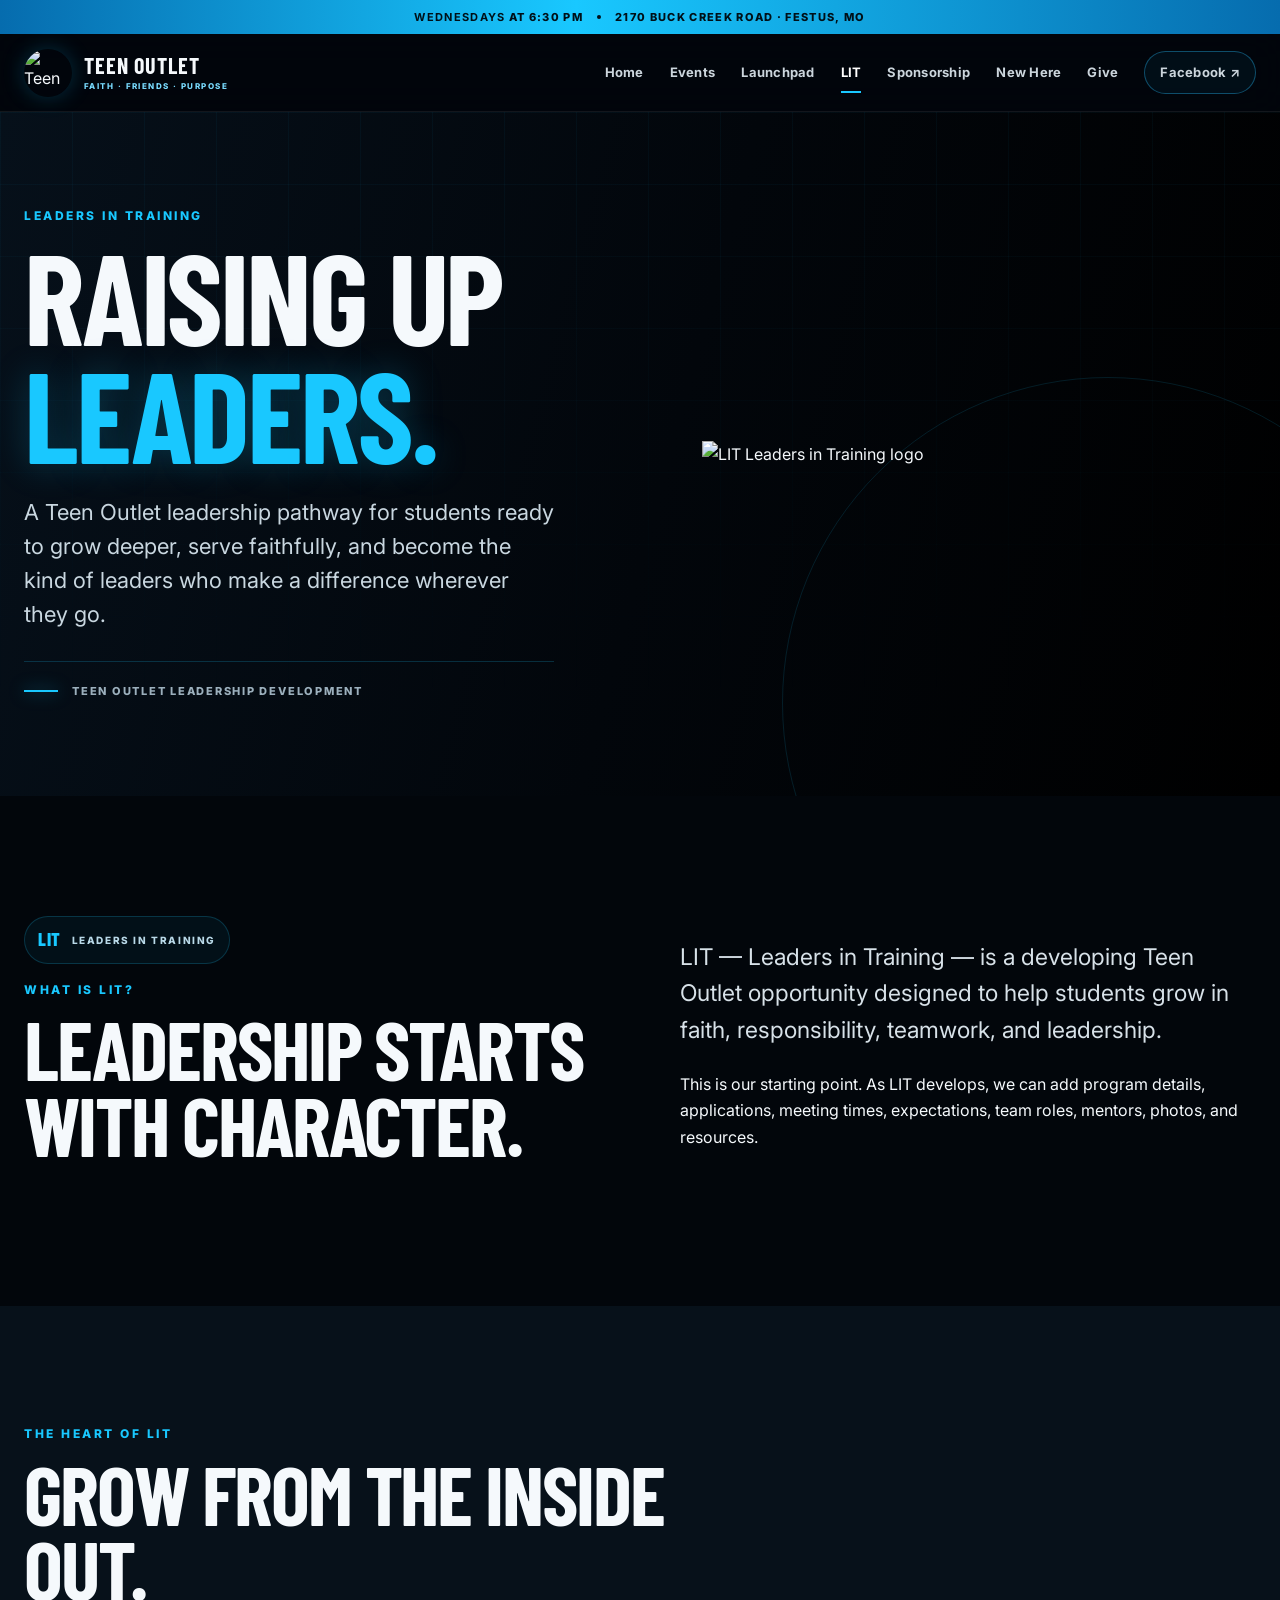
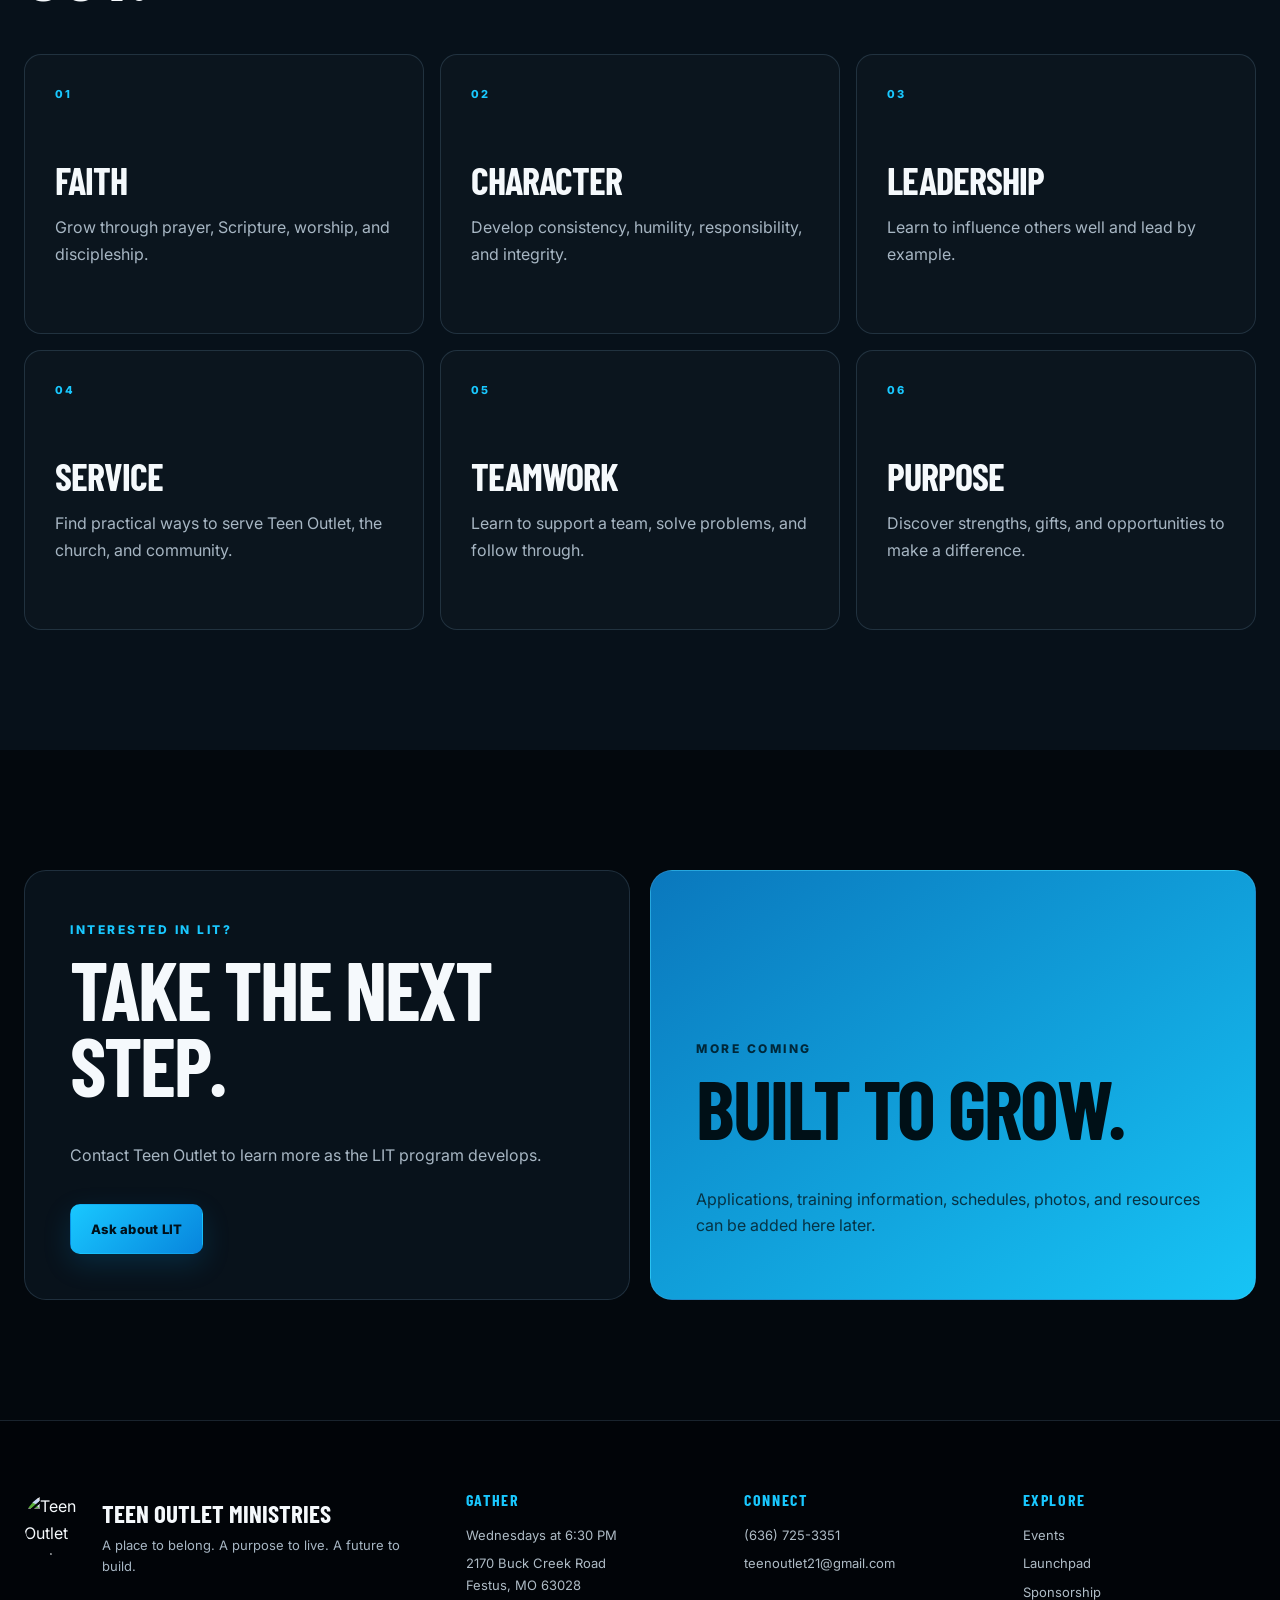
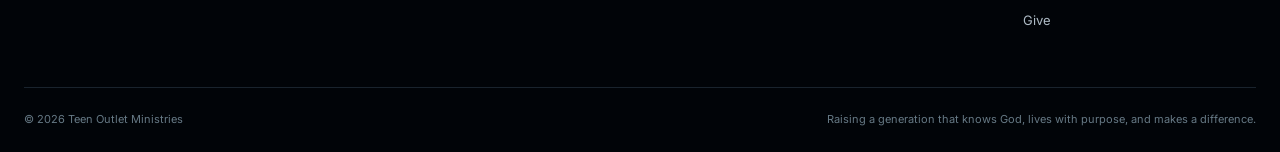
==== lit/index.html @ 198de125 "Fix LIT logo loading from stored asset" ====
<!doctype html>
<html lang="en" class="no-js">
<head>
  <meta charset="utf-8">
  <meta name="viewport" content="width=device-width, initial-scale=1">
  <meta name="theme-color" content="#02060b">
  <meta name="description" content="LIT at Teen Outlet — Leaders in Training.">
  <title>LIT | Teen Outlet Ministries</title>
  <link rel="icon" type="image/png" sizes="32x32" href="../assets/icon-32.png">
  <link rel="preconnect" href="https://fonts.googleapis.com">
  <link rel="preconnect" href="https://fonts.gstatic.com" crossorigin>
  <link href="https://fonts.googleapis.com/css2?family=Barlow+Condensed:wght@600;700;800;900&family=Inter:wght@400;500;600;700;800&display=swap" rel="stylesheet">
  <link rel="stylesheet" href="../styles.css">
  <style>
    .lit-hero{position:relative;isolation:isolate;overflow:hidden;min-height:680px;display:flex;align-items:center;background:linear-gradient(105deg,#06101a 0%,#02060b 52%,#000 100%)}
    .lit-hero:after{content:"";position:absolute;inset:auto -12% -34% auto;width:650px;height:650px;border:1px solid rgba(25,200,255,.13);border-radius:50%;z-index:-2}
    .lit-hero-inner{display:grid;grid-template-columns:minmax(0,.9fr) minmax(380px,1.1fr);align-items:center;gap:54px;padding-block:82px;position:relative;z-index:2}
    .lit-copy{max-width:640px}.lit-copy h1{margin-bottom:22px}.lit-copy .leadline{max-width:610px;color:#c9d7e0;font-size:clamp(18px,2vw,22px);line-height:1.55}
    .lit-brand-wrap{position:relative;display:grid;place-items:center;min-height:520px;background:transparent;padding:0;overflow:visible}
    .lit-brand-art{display:block;width:min(100%,460px);height:auto;object-fit:contain;mix-blend-mode:normal;filter:none}
    .lit-identity-bar{display:flex;align-items:center;gap:14px;margin-top:30px;padding-top:20px;border-top:1px solid rgba(25,200,255,.2);color:#9cb0bd;font-size:11px;font-weight:800;letter-spacing:.16em;text-transform:uppercase}.lit-identity-bar span{width:34px;height:2px;background:var(--blue);box-shadow:0 0 16px rgba(25,200,255,.6)}
    .lit-intro-mark{display:inline-flex;align-items:center;gap:11px;margin-bottom:18px;padding:8px 13px;border:1px solid rgba(25,200,255,.2);border-radius:999px;background:rgba(25,200,255,.055);font-size:10px;font-weight:800;letter-spacing:.16em;color:#b9d9e8;text-transform:uppercase}.lit-intro-mark:before{content:"LIT";font-family:"Barlow Condensed";font-size:18px;letter-spacing:.03em;color:var(--blue)}
    @media(max-width:900px){.lit-hero{min-height:auto}.lit-hero-inner{grid-template-columns:1fr;gap:8px;padding-block:44px 68px}.lit-brand-wrap{order:-1;min-height:auto;margin-bottom:18px}.lit-brand-art{width:min(78vw,380px)}.lit-copy{text-align:left}.lit-copy h1{font-size:clamp(64px,18vw,104px)}.lit-identity-bar{margin-top:24px}}
    @media(max-width:520px){.lit-hero-inner{padding-top:28px}.lit-brand-art{width:min(78vw,340px)}}
  </style>
  <script>document.documentElement.classList.remove('no-js');</script>
</head>
<body>
<div class="site-loader" aria-hidden="true"><div class="loader-mark"><img src="../assets/teen-outlet-logo.jpeg" alt=""></div><span>POWERING ON</span></div>
<a class="skip-link" href="#main-content">Skip to content</a>
<div class="announcement-bar"><div class="announcement-inner"><span><strong>WEDNESDAYS</strong> AT 6:30 PM</span><span class="announcement-dot"></span><a href="https://www.google.com/maps/search/?api=1&query=2170+Buck+Creek+Road+Festus+MO+63028" target="_blank" rel="noopener">2170 BUCK CREEK ROAD · FESTUS, MO</a></div></div>
<header class="site-header" data-header><a class="brand" href="../index.html"><img src="../assets/teen-outlet-logo.jpeg" alt="Teen Outlet TO logo"><span class="brand-copy"><strong>TEEN OUTLET</strong><small>FAITH · FRIENDS · PURPOSE</small></span></a><button class="menu-toggle" type="button" aria-expanded="false" aria-controls="site-nav" aria-label="Open menu"><span></span><span></span><span></span></button><nav class="site-nav" id="site-nav" aria-label="Primary navigation"><a href="../index.html">Home</a><a href="../events.html">Events</a><a href="../launchpad.html">Launchpad</a><a href="./" class="active">LIT</a><a href="../sponsorship/">Sponsorship</a><a href="../new-here.html">New Here</a><a href="../give.html">Give</a><a class="nav-button" href="https://www.facebook.com/profile.php?id=61590344560767" target="_blank" rel="noopener">Facebook <span aria-hidden="true">↗</span></a></nav></header>
<main id="main-content">
<section class="lit-hero"><div class="page-hero-grid" aria-hidden="true"></div><div class="container lit-hero-inner"><div class="lit-copy reveal"><p class="kicker">LEADERS IN TRAINING</p><h1>RAISING UP<br><em>LEADERS.</em></h1><p class="leadline">A Teen Outlet leadership pathway for students ready to grow deeper, serve faithfully, and become the kind of leaders who make a difference wherever they go.</p><div class="lit-identity-bar"><span></span>Teen Outlet Leadership Development</div></div><div class="lit-brand-wrap reveal reveal-delay-1"><img class="lit-brand-art" id="lit-logo" alt="LIT Leaders in Training logo"></div></div></section>
<section class="section"><div class="container launch-intro-grid"><div class="section-copy reveal"><div class="lit-intro-mark">Leaders in Training</div><p class="kicker">WHAT IS LIT?</p><h2>Leadership starts with character.</h2></div><div class="reveal reveal-delay-1"><p class="lead">LIT — Leaders in Training — is a developing Teen Outlet opportunity designed to help students grow in faith, responsibility, teamwork, and leadership.</p><p>This is our starting point. As LIT develops, we can add program details, applications, meeting times, expectations, team roles, mentors, photos, and resources.</p></div></div></section>
<section class="section pathways-section"><div class="container"><div class="section-heading reveal"><p class="kicker">THE HEART OF LIT</p><h2>Grow from the inside out.</h2></div><div class="pathways-grid"><article class="pathway-card reveal"><span>01</span><h3>Faith</h3><p>Grow through prayer, Scripture, worship, and discipleship.</p></article><article class="pathway-card reveal reveal-delay-1"><span>02</span><h3>Character</h3><p>Develop consistency, humility, responsibility, and integrity.</p></article><article class="pathway-card reveal reveal-delay-2"><span>03</span><h3>Leadership</h3><p>Learn to influence others well and lead by example.</p></article><article class="pathway-card reveal"><span>04</span><h3>Service</h3><p>Find practical ways to serve Teen Outlet, the church, and community.</p></article><article class="pathway-card reveal reveal-delay-1"><span>05</span><h3>Teamwork</h3><p>Learn to support a team, solve problems, and follow through.</p></article><article class="pathway-card reveal reveal-delay-2"><span>06</span><h3>Purpose</h3><p>Discover strengths, gifts, and opportunities to make a difference.</p></article></div></div></section>
<section class="section launch-actions-section"><div class="container launch-actions-grid"><article class="action-panel reveal"><p class="kicker">INTERESTED IN LIT?</p><h2>Take the next step.</h2><p>Contact Teen Outlet to learn more as the LIT program develops.</p><a class="button button-primary" href="mailto:teenoutlet21@gmail.com?subject=LIT%20Interest">Ask about LIT</a></article><article class="action-panel action-panel-blue reveal reveal-delay-1"><p class="kicker">MORE COMING</p><h2>Built to grow.</h2><p>Applications, training information, schedules, photos, and resources can be added here later.</p></article></div></section>
</main>
<footer class="site-footer"><div class="footer-grid"><div class="footer-brand"><img src="../assets/teen-outlet-logo.jpeg" alt="Teen Outlet TO logo"><div><strong>Teen Outlet Ministries</strong><span>A place to belong. A purpose to live. A future to build.</span></div></div><div class="footer-column"><h2>Gather</h2><p>Wednesdays at 6:30 PM</p><p>2170 Buck Creek Road<br>Festus, MO 63028</p></div><div class="footer-column"><h2>Connect</h2><a href="tel:+16367253351">(636) 725-3351</a><a href="mailto:teenoutlet21@gmail.com">teenoutlet21@gmail.com</a></div><div class="footer-column"><h2>Explore</h2><a href="../events.html">Events</a><a href="../launchpad.html">Launchpad</a><a href="../sponsorship/">Sponsorship</a><a href="../give.html">Give</a></div></div><div class="footer-bottom"><span>© <span data-current-year>2026</span> Teen Outlet Ministries</span><span>Raising a generation that knows God, lives with purpose, and makes a difference.</span></div></footer>
<div class="toast" role="status" aria-live="polite" data-toast></div>
<script>
(function(){
  var img=document.getElementById('lit-logo');
  fetch('./lit-logo-updated.webp?v=20260828-12',{cache:'no-store'})
    .then(function(r){if(!r.ok) throw new Error('Logo asset unavailable'); return r.text();})
    .then(function(t){
      var b64=t.trim().replace(/\s+/g,'');
      if(b64.indexOf('UklGR')===0){img.src='data:image/webp;base64,'+b64;}
      else{throw new Error('Unexpected logo format');}
    })
    .catch(function(){img.src='./lit-logo-clean.jpg?v=20260828-12';});
})();
</script>
<script src="../site-config.js"></script><script src="../app.js"></script>
</body></html>
---- styles.css ----
:root{
  --ink:#02060b;
  --ink-2:#050b12;
  --panel:#09121c;
  --panel-2:#0d1823;
  --line:rgba(147,200,232,.16);
  --line-strong:rgba(38,190,255,.36);
  --text:#f5f9fc;
  --muted:#a7b6c3;
  --blue:#19c8ff;
  --blue-deep:#087bd4;
  --blue-soft:#79dcff;
  --orange:#ff6a16;
  --purple:#b75cff;
  --max:1240px;
  --header-height:78px;
  --shadow:0 30px 90px rgba(0,0,0,.38);
}
*{box-sizing:border-box}
.no-js .site-loader{display:none}
html{scroll-behavior:smooth;background:var(--ink)}
body{margin:0;background:var(--ink);color:var(--text);font-family:"Inter",Segoe UI,Arial,sans-serif;line-height:1.65;overflow-x:hidden}
body:before{content:"";position:fixed;inset:0;z-index:-1;pointer-events:none;opacity:.2;background-image:url("data:image/svg+xml,%3Csvg viewBox='0 0 160 160' xmlns='http://www.w3.org/2000/svg'%3E%3Cfilter id='n'%3E%3CfeTurbulence type='fractalNoise' baseFrequency='.86' numOctaves='3' stitchTiles='stitch'/%3E%3C/filter%3E%3Crect width='100%25' height='100%25' filter='url(%23n)' opacity='.12'/%3E%3C/svg%3E")}
img{display:block;max-width:100%}
a{color:inherit}
button,input,textarea,select{font:inherit}
::selection{background:var(--blue);color:#001018}
.container{width:min(calc(100% - 48px),var(--max));margin-inline:auto}
.skip-link{position:fixed;top:-80px;left:16px;z-index:1000;padding:12px 18px;border-radius:0 0 10px 10px;background:white;color:black;transition:.2s}
.skip-link:focus{top:0}
.site-loader{position:fixed;inset:0;z-index:9999;display:grid;place-content:center;gap:18px;background:#010408;text-align:center;transition:opacity .55s ease,visibility .55s ease}
.site-loader.is-hidden{opacity:0;visibility:hidden}
.loader-mark{width:110px;height:110px;border-radius:50%;padding:10px;position:relative;animation:loaderPulse 1.5s ease-in-out infinite}
.loader-mark:before{content:"";position:absolute;inset:-8px;border:1px solid rgba(25,200,255,.4);border-radius:50%;box-shadow:0 0 40px rgba(25,200,255,.35)}
.loader-mark img{width:100%;height:100%;object-fit:cover;border-radius:50%}
.site-loader>span{font-size:11px;font-weight:800;letter-spacing:.28em;color:#88dfff}
@keyframes loaderPulse{50%{transform:scale(1.04);filter:brightness(1.18)}}
.announcement-bar{position:relative;z-index:120;height:34px;background:linear-gradient(90deg,#066cae,#19c8ff 45%,#066cae);color:#001018;font-size:11px;font-weight:800;letter-spacing:.12em}
.announcement-inner{width:min(calc(100% - 48px),var(--max));height:100%;margin:auto;display:flex;align-items:center;justify-content:center;gap:14px;white-space:nowrap;overflow:hidden}
.announcement-inner a{text-decoration:none}.announcement-dot{width:4px;height:4px;border-radius:50%;background:#001018}
.site-header{position:sticky;top:0;z-index:110;height:var(--header-height);display:flex;align-items:center;justify-content:space-between;padding:0 max(24px,calc((100vw - var(--max))/2));background:rgba(2,6,11,.82);backdrop-filter:blur(18px) saturate(135%);border-bottom:1px solid rgba(255,255,255,.07);transition:background .25s,box-shadow .25s}
.site-header.is-scrolled{background:rgba(2,6,11,.96);box-shadow:0 14px 40px rgba(0,0,0,.25)}
.brand{display:flex;align-items:center;gap:12px;text-decoration:none;min-width:max-content}
.brand img{width:48px;height:48px;border-radius:50%;object-fit:cover;box-shadow:0 0 22px rgba(25,200,255,.22)}
.brand-copy{display:grid;line-height:1.05}.brand-copy strong{font-family:"Barlow Condensed",Impact,sans-serif;font-size:22px;letter-spacing:.045em}.brand-copy small{margin-top:5px;color:var(--blue-soft);font-size:8px;font-weight:800;letter-spacing:.18em}
.site-nav{display:flex;align-items:center;gap:26px}.site-nav>a{position:relative;text-decoration:none;color:#cbd5dc;font-size:13px;font-weight:700;letter-spacing:.02em}.site-nav>a:not(.nav-button):after{content:"";position:absolute;left:0;right:100%;bottom:-10px;height:2px;background:var(--blue);transition:right .25s}.site-nav>a:hover,.site-nav>a.active{color:white}.site-nav>a:hover:after,.site-nav>a.active:after{right:0}
.nav-button{padding:10px 15px;border:1px solid var(--line-strong);border-radius:999px;background:rgba(25,200,255,.05)}
.menu-toggle{display:none;width:46px;height:42px;border:1px solid var(--line);border-radius:10px;background:rgba(255,255,255,.03);padding:10px;cursor:pointer}.menu-toggle span{display:block;height:2px;margin:5px 0;background:white;transition:.25s}
.hero{position:relative;isolation:isolate;overflow:hidden}.hero-home{min-height:calc(100svh - 112px);display:grid;align-items:center;padding:76px 0 92px;background:radial-gradient(circle at 76% 26%,rgba(24,199,255,.16),transparent 28%),linear-gradient(180deg,#03070c 0%,#02060b 100%)}
.hero-grid,.page-hero-grid{position:absolute;inset:0;z-index:-3;background-image:linear-gradient(rgba(25,200,255,.045) 1px,transparent 1px),linear-gradient(90deg,rgba(25,200,255,.045) 1px,transparent 1px);background-size:72px 72px;mask-image:linear-gradient(to bottom,black,transparent 88%)}
.hero-glow{position:absolute;z-index:-2;border-radius:50%;filter:blur(70px);opacity:.34}.hero-glow-one{width:420px;height:420px;right:6%;top:10%;background:#0db7ef}.hero-glow-two{width:280px;height:280px;left:-10%;bottom:5%;background:#074e93}
.hero-inner{display:grid;grid-template-columns:minmax(0,.9fr) minmax(440px,1.1fr);gap:70px;align-items:center}
.kicker{margin:0 0 14px;color:var(--blue);font-size:12px;line-height:1.3;font-weight:800;letter-spacing:.21em;text-transform:uppercase}
h1,h2,h3{font-family:"Barlow Condensed",Impact,sans-serif;text-transform:uppercase;line-height:.92;margin-top:0;letter-spacing:-.025em}
h1{font-size:clamp(76px,10vw,144px);margin-bottom:25px}h1 span{font-weight:600;color:#b7c5d0}h1 em,h2 em{font-style:normal;color:var(--blue);text-shadow:0 0 35px rgba(25,200,255,.25)}
h2{font-size:clamp(50px,6.4vw,88px);margin-bottom:24px}h3{font-size:clamp(26px,3vw,38px);margin-bottom:12px}
.hero-lead{max-width:650px;margin:0;color:#d7e2e9;font-size:clamp(18px,2vw,23px);line-height:1.55}.hero-actions,.inline-actions{display:flex;align-items:center;gap:12px;flex-wrap:wrap;margin-top:30px}
.button{display:inline-flex;align-items:center;justify-content:center;gap:10px;min-height:50px;padding:0 20px;border-radius:10px;border:1px solid transparent;text-decoration:none;font-size:13px;font-weight:800;letter-spacing:.02em;cursor:pointer;transition:transform .2s,border-color .2s,background .2s,box-shadow .2s}.button:hover{transform:translateY(-2px)}.button-primary{background:linear-gradient(135deg,var(--blue),#0785dd);color:#001019;box-shadow:0 10px 28px rgba(0,151,224,.18)}.button-primary:hover{box-shadow:0 14px 34px rgba(0,180,244,.28)}.button-secondary{border-color:rgba(255,255,255,.18);background:rgba(255,255,255,.035);color:white}.button-secondary:hover{border-color:var(--blue);background:rgba(25,200,255,.06)}.button-light{background:white;color:#04101a}.text-link{display:inline-flex;gap:8px;align-items:center;margin-top:22px;text-decoration:none;color:white;font-size:14px;font-weight:800}.text-link span{color:var(--blue);transition:transform .2s}.text-link:hover span{transform:translateX(4px)}
.hero-meta{display:flex;gap:40px;margin-top:42px;padding-top:24px;border-top:1px solid var(--line)}.hero-meta div{display:grid;gap:5px}.hero-meta span{font-size:10px;font-weight:800;letter-spacing:.18em;color:#6f8392}.hero-meta strong{font-size:13px;color:#dce6ed}
.hero-visual{position:relative}.hero-poster-wrap{position:relative;padding:1px;border-radius:24px;background:linear-gradient(145deg,rgba(71,216,255,.7),rgba(255,255,255,.04),rgba(20,134,220,.2));box-shadow:var(--shadow);overflow:hidden;transform:perspective(1100px) rotateY(-4deg) rotateX(1deg)}.hero-poster-wrap:before{content:"";position:absolute;inset:1px;z-index:1;border-radius:23px;box-shadow:inset 0 0 60px rgba(0,0,0,.25);pointer-events:none}.hero-poster{width:100%;aspect-ratio:1.23/1;object-fit:cover;border-radius:23px}.hero-poster-shine{position:absolute;z-index:2;top:-30%;left:-35%;width:35%;height:170%;transform:rotate(20deg);background:linear-gradient(90deg,transparent,rgba(255,255,255,.12),transparent);animation:shine 6.5s ease-in-out infinite}@keyframes shine{0%,35%{left:-35%}70%,100%{left:120%}}
.next-card{position:absolute;right:-22px;bottom:-56px;width:min(310px,75%);padding:19px 20px;border:1px solid rgba(81,215,255,.28);border-radius:16px;background:rgba(4,11,18,.93);backdrop-filter:blur(18px);box-shadow:0 20px 55px rgba(0,0,0,.38)}.next-card>strong{display:block;margin:4px 0 2px;font-family:"Barlow Condensed";font-size:25px;text-transform:uppercase}.next-card>span:not(.next-label){font-size:12px;color:var(--muted)}.next-label{font-size:9px;font-weight:800;letter-spacing:.2em;color:var(--blue)}.countdown{display:grid;grid-template-columns:repeat(3,1fr);gap:8px;margin-top:13px}.countdown div{padding:8px 5px;border-radius:8px;background:rgba(255,255,255,.04);text-align:center}.countdown strong{display:block;font-size:19px;line-height:1}.countdown span{font-size:7px;letter-spacing:.12em;color:#7e94a3}
.hero-scroll{position:absolute;bottom:24px;left:max(24px,calc((100vw - var(--max))/2));display:flex;align-items:center;gap:10px;text-decoration:none;color:#708491;font-size:9px;font-weight:800;letter-spacing:.2em}.hero-scroll span{width:30px;height:1px;background:var(--blue);animation:scrollLine 1.8s ease-in-out infinite}@keyframes scrollLine{50%{width:48px}}
.brand-marquee{overflow:hidden;border-block:1px solid rgba(255,255,255,.08);background:#07121b}.marquee-track{display:flex;width:max-content;align-items:center;gap:26px;padding:17px 0;animation:marquee 28s linear infinite}.marquee-track span{font-family:"Barlow Condensed";font-size:20px;letter-spacing:.11em;color:#91a3b1}.marquee-track strong{color:white}.marquee-track i{width:7px;height:7px;border:1px solid var(--blue);transform:rotate(45deg)}@keyframes marquee{to{transform:translateX(-50%)}}
.section{position:relative;padding:120px 0}.section-copy{max-width:650px}.section-copy>p:not(.kicker),.section-heading>p:not(.kicker){color:var(--muted)}.lead{font-size:clamp(18px,2vw,23px);line-height:1.58;color:#d7e1e8!important}.section-heading{max-width:760px;margin-bottom:48px}.section-heading-row{max-width:none;display:flex;align-items:end;justify-content:space-between;gap:28px}.section-heading-row h2{margin-bottom:0}
.mission-section{background:linear-gradient(180deg,#02060b,#040a10)}.mission-grid{display:grid;grid-template-columns:.9fr 1.1fr;gap:75px;align-items:center}.mission-media{position:relative;display:grid;grid-template-columns:1.2fr .8fr;gap:14px;min-height:560px}.media-card{overflow:hidden;border:1px solid var(--line);border-radius:18px;background:#07101a;box-shadow:0 25px 60px rgba(0,0,0,.28)}.media-card img{width:100%;height:100%;object-fit:cover}.media-card-large{grid-row:1/3}.media-card-small{margin-top:60px;height:360px}.mission-badge{position:absolute;right:8%;bottom:25px;display:grid;padding:17px 19px;border-left:3px solid var(--blue);background:rgba(3,8,13,.9);box-shadow:0 16px 45px rgba(0,0,0,.3)}.mission-badge strong{font-family:"Barlow Condensed";font-size:30px;line-height:.9}.mission-badge span{font-size:10px;font-weight:800;letter-spacing:.18em;color:var(--blue)}
.experience-section{background:#06101a}.experience-grid{display:grid;grid-template-columns:repeat(3,1fr);gap:16px}.feature-card{min-height:310px;padding:34px;border:1px solid var(--line);border-radius:18px;background:linear-gradient(145deg,rgba(255,255,255,.035),rgba(255,255,255,.012));transition:transform .25s,border-color .25s,background .25s}.feature-card:hover{transform:translateY(-7px);border-color:var(--line-strong);background:linear-gradient(145deg,rgba(25,200,255,.08),rgba(255,255,255,.015))}.feature-number{display:inline-grid;place-items:center;width:44px;height:44px;margin-bottom:70px;border:1px solid var(--line-strong);border-radius:50%;color:var(--blue);font-size:11px;font-weight:800}.feature-card p{color:var(--muted)}
.events-preview-section{background:var(--ink)}.event-preview-grid{display:grid;grid-template-columns:repeat(3,1fr);gap:22px}.event-tile{overflow:hidden;border:1px solid var(--line);border-radius:20px;background:#07101a}.event-image{position:relative;display:block;aspect-ratio:4/5;overflow:hidden}.event-image img{width:100%;height:100%;object-fit:cover;transition:transform .6s ease}.event-image-overlay{position:absolute;inset:0;background:linear-gradient(to top,rgba(2,6,11,.45),transparent 55%)}.event-tile:hover .event-image img{transform:scale(1.035)}.event-tile-copy{padding:24px 24px 27px}.event-tile-copy h3{font-size:34px}.event-tile-copy>p:not(.kicker){color:var(--muted)}
.revival-section{overflow:hidden;background:linear-gradient(135deg,#07121b,#03101b 65%,#081827)}.revival-section:after{content:"";position:absolute;width:520px;height:520px;right:-180px;top:-180px;border:1px solid rgba(25,200,255,.16);border-radius:50%;box-shadow:0 0 0 60px rgba(25,200,255,.025),0 0 0 120px rgba(25,200,255,.018)}.revival-grid{position:relative;z-index:1;display:grid;grid-template-columns:1fr 1fr;gap:80px;align-items:center}.revival-title h2{margin:0}.revival-copy blockquote{margin:0 0 25px;font-family:"Barlow Condensed";font-size:clamp(30px,4vw,50px);line-height:1.05;text-transform:uppercase}.revival-copy p{color:var(--muted)}
.launchpad-preview{background:#03080d}.launchpad-preview-grid{display:grid;grid-template-columns:.8fr 1.2fr;gap:75px;align-items:center}.launchpad-mark{aspect-ratio:1;display:grid;place-content:center;text-align:center;border:1px solid var(--line-strong);border-radius:50%;background:radial-gradient(circle,rgba(25,200,255,.14),rgba(25,200,255,.03) 45%,transparent 66%);box-shadow:inset 0 0 80px rgba(25,200,255,.06),0 0 65px rgba(25,200,255,.06)}.launchpad-mark span{font-family:"Barlow Condensed";font-size:clamp(90px,15vw,190px);font-weight:800;line-height:.72}.launchpad-mark strong{margin-top:18px;font-size:12px;letter-spacing:.3em;color:var(--blue)}
.give-callout-section{padding-top:0;background:#03080d}.give-callout{display:grid;grid-template-columns:1.2fr .8fr;gap:40px;align-items:center;padding:48px;border:1px solid rgba(60,209,255,.3);border-radius:22px;background:linear-gradient(115deg,rgba(12,76,112,.42),rgba(7,16,25,.92));box-shadow:0 30px 80px rgba(0,0,0,.25)}.give-callout h2{font-size:clamp(45px,5vw,72px);margin-bottom:15px}.give-callout p:not(.kicker){color:#bdcad3}.give-callout-action{display:flex;flex-wrap:wrap;justify-content:flex-end;gap:10px}.give-callout-action>strong{width:100%;text-align:right;font-family:"Barlow Condensed";font-size:42px;color:var(--blue)}
.site-footer{padding:72px max(24px,calc((100vw - var(--max))/2)) 24px;border-top:1px solid var(--line);background:#010408}.footer-grid{display:grid;grid-template-columns:1.7fr repeat(3,1fr);gap:45px}.footer-brand{display:flex;align-items:flex-start;gap:16px}.footer-brand img{width:62px;height:62px;border-radius:50%}.footer-brand div{display:grid}.footer-brand strong{font-family:"Barlow Condensed";font-size:25px;text-transform:uppercase}.footer-brand span{max-width:300px;color:var(--muted);font-size:13px}.footer-column{display:grid;align-content:start;gap:7px}.footer-column h2{margin:0 0 10px;font-size:16px;letter-spacing:.1em;color:var(--blue)}.footer-column p,.footer-column a{margin:0;color:#aebbc5;text-decoration:none;font-size:13px}.footer-column a:hover{color:white}.footer-bottom{display:flex;justify-content:space-between;gap:25px;margin-top:55px;padding-top:22px;border-top:1px solid var(--line);color:#667985;font-size:11px}
.toast{position:fixed;right:24px;bottom:24px;z-index:500;padding:13px 17px;border:1px solid var(--line-strong);border-radius:10px;background:#07131d;color:white;font-size:13px;box-shadow:0 18px 45px rgba(0,0,0,.4);opacity:0;transform:translateY(15px);pointer-events:none;transition:.25s}.toast.is-visible{opacity:1;transform:none}
.reveal{opacity:0;transform:translateY(28px);transition:opacity .75s ease,transform .75s ease}.reveal.is-visible{opacity:1;transform:none}.reveal-delay-1{transition-delay:.12s}.reveal-delay-2{transition-delay:.24s}
.page-hero{position:relative;overflow:hidden;min-height:570px;display:grid;align-items:end;padding:130px 0 75px;background:radial-gradient(circle at 75% 20%,rgba(25,200,255,.18),transparent 30%),linear-gradient(180deg,#03101a,#02060b)}.page-hero:after{content:"";position:absolute;inset:auto -10% -75% 35%;height:120%;border:1px solid rgba(25,200,255,.12);border-radius:50%;box-shadow:0 0 0 80px rgba(25,200,255,.018),0 0 0 160px rgba(25,200,255,.012)}.page-hero-inner{position:relative;z-index:2}.page-hero h1{margin:0;font-size:clamp(88px,13vw,176px)}.page-hero p:not(.kicker){max-width:650px;font-size:20px;color:#c4d0d8}.page-hero-events{background:radial-gradient(circle at 72% 20%,rgba(173,72,255,.15),transparent 28%),linear-gradient(180deg,#06101a,#02060b)}.page-hero-launchpad{background:radial-gradient(circle at 74% 18%,rgba(25,200,255,.2),transparent 30%),linear-gradient(180deg,#04111b,#02060b)}.page-hero-new{background:radial-gradient(circle at 76% 20%,rgba(25,200,255,.17),transparent 30%),linear-gradient(180deg,#06101a,#02060b)}.page-hero-give{background:radial-gradient(circle at 78% 18%,rgba(0,230,70,.13),transparent 27%),linear-gradient(180deg,#06100d,#02060b)}
.event-list-section{background:#03080d}.event-list{display:grid;gap:110px}.event-detail{display:grid;grid-template-columns:minmax(320px,.8fr) minmax(0,1.2fr);gap:70px;align-items:center;scroll-margin-top:120px}.event-detail-reverse .event-detail-media{order:2}.event-detail-media{overflow:hidden;border:1px solid var(--line);border-radius:22px;background:#0a1118;box-shadow:var(--shadow)}.event-detail-media img{width:100%;height:auto;object-fit:contain}.event-detail-copy .lead{max-width:630px}.event-facts{display:grid;grid-template-columns:repeat(2,minmax(0,1fr));margin:32px 0 0;border-top:1px solid var(--line)}.event-facts div{padding:18px 12px 18px 0;border-bottom:1px solid var(--line)}.event-facts dt{font-size:10px;font-weight:800;letter-spacing:.16em;text-transform:uppercase;color:#668293}.event-facts dd{margin:5px 0 0;color:#e4ebf0;font-size:14px}.weekly-section{background:#07111a}.weekly-card{display:grid;grid-template-columns:auto 1fr auto;gap:45px;align-items:center;padding:48px;border:1px solid var(--line-strong);border-radius:22px;background:linear-gradient(135deg,rgba(25,200,255,.08),rgba(255,255,255,.015))}.weekly-time{display:flex;align-items:end;color:var(--blue)}.weekly-time strong{font-family:"Barlow Condensed";font-size:100px;line-height:.7}.weekly-time span{margin-left:8px;font-size:22px;font-weight:800}.weekly-card h2{font-size:55px;margin-bottom:12px}.weekly-card p{margin:0;color:var(--muted)}.weekly-actions{display:grid;gap:10px}.social-reminder-section{padding:45px 0}.social-reminder{display:flex;justify-content:space-between;align-items:center;gap:25px}.social-reminder p{color:var(--muted)}
.launch-intro-section{background:#03080d}.launch-intro-grid{display:grid;grid-template-columns:1fr 1fr;gap:80px}.pathways-section{background:#07111a}.pathways-grid{display:grid;grid-template-columns:repeat(3,1fr);gap:16px}.pathway-card{min-height:280px;padding:30px;border:1px solid var(--line);border-radius:17px;background:rgba(255,255,255,.02)}.pathway-card>span{display:block;margin-bottom:60px;color:var(--blue);font-size:11px;font-weight:800;letter-spacing:.16em}.pathway-card p{color:var(--muted)}.launch-quote-section{background:#02060b}.launch-quote{max-width:950px;text-align:center}.launch-quote-mark{display:block;color:var(--blue);font-family:serif;font-size:90px;line-height:.5}.launch-quote blockquote{margin:30px 0;font-family:"Barlow Condensed";font-size:clamp(40px,6vw,72px);line-height:1;text-transform:uppercase}.launch-quote p{color:var(--blue);font-size:12px;font-weight:800;letter-spacing:.19em;text-transform:uppercase}.launch-actions-section{background:#03080d}.launch-actions-grid{display:grid;grid-template-columns:1fr 1fr;gap:20px}.action-panel{min-height:430px;padding:45px;border:1px solid var(--line);border-radius:22px;background:#08121b;display:flex;flex-direction:column;align-items:flex-start;justify-content:end}.action-panel p:not(.kicker){color:var(--muted)}.action-panel .button{margin-top:20px}.action-panel-blue{background:linear-gradient(145deg,#0a78bd,#17c4f5);color:#001017}.action-panel-blue .kicker{color:#00283a}.action-panel-blue p:not(.kicker){color:#063345}
.first-visit-section{background:#03080d}.first-visit-grid{display:grid;grid-template-columns:.9fr 1.1fr;gap:80px;align-items:start}.visit-timeline{display:grid}.timeline-item{display:grid;grid-template-columns:64px 1fr;gap:18px;padding:25px 0;border-bottom:1px solid var(--line)}.timeline-item>span{display:grid;place-items:center;width:48px;height:48px;border:1px solid var(--line-strong);border-radius:50%;color:var(--blue);font-size:11px;font-weight:800}.timeline-item h3{font-size:30px;margin-bottom:6px}.timeline-item p{margin:0;color:var(--muted)}.faq-section{background:#07111a}.faq-list{border-top:1px solid var(--line)}.faq-item{border-bottom:1px solid var(--line)}.faq-item summary{display:flex;align-items:center;justify-content:space-between;gap:20px;padding:24px 0;cursor:pointer;list-style:none;font-family:"Barlow Condensed";font-size:27px;text-transform:uppercase}.faq-item summary::-webkit-details-marker{display:none}.faq-item summary span{color:var(--blue);font-family:"Inter";font-size:25px;transition:transform .2s}.faq-item[open] summary span{transform:rotate(45deg)}.faq-item p{max-width:750px;margin:0;padding:0 0 25px;color:var(--muted)}.contact-card-section{background:#03080d}.contact-card{display:grid;grid-template-columns:1.2fr .8fr;gap:50px;align-items:center;padding:48px;border:1px solid var(--line-strong);border-radius:22px;background:linear-gradient(135deg,rgba(25,200,255,.08),rgba(255,255,255,.02))}.contact-card h2{font-size:65px}.contact-card p:not(.kicker){color:var(--muted)}.contact-buttons{display:grid;gap:11px}
.giving-section{background:#03080d}.giving-grid{display:grid;grid-template-columns:1.1fr .9fr;gap:80px;align-items:center}.cashtag-card{display:flex;align-items:center;gap:16px;margin:32px 0;padding:20px;border:1px solid var(--line-strong);border-radius:14px;background:#07131c}.cashtag-card span{font-size:9px;font-weight:800;letter-spacing:.17em;color:#718794}.cashtag-card strong{font-family:"Barlow Condensed";font-size:38px;color:var(--blue)}.cashtag-card button{margin-left:auto;border:0;border-radius:8px;background:rgba(25,200,255,.12);color:white;padding:9px 12px;cursor:pointer}.giving-note{font-size:12px;color:#788b98}.qr-panel{padding:34px;border:1px solid var(--line);border-radius:24px;background:linear-gradient(145deg,#0a151f,#050a10);text-align:center;box-shadow:var(--shadow)}.qr-frame{padding:18px;border-radius:18px;background:white}.qr-frame img{width:100%;border-radius:10px}.qr-panel p{margin:18px 0 0;color:var(--muted);font-size:13px}.impact-section{background:#07111a}.impact-grid{display:grid;grid-template-columns:repeat(3,1fr);gap:16px}.impact-card{min-height:300px;padding:32px;border:1px solid var(--line);border-radius:18px;background:rgba(255,255,255,.02)}.impact-card>span{display:block;margin-bottom:70px;color:var(--blue);font-weight:800}.impact-card p{color:var(--muted)}.giving-contact-section{background:#03080d}.giving-contact{display:flex;align-items:center;justify-content:space-between;gap:40px;padding:45px;border:1px solid var(--line-strong);border-radius:20px}.giving-contact h2{font-size:60px}.giving-contact p:not(.kicker){max-width:750px;color:var(--muted)}
.not-found-main{min-height:80vh;display:grid;place-items:center;padding:90px 24px}.not-found-card{max-width:850px;text-align:center}.not-found-card img{width:150px;height:150px;margin:0 auto 35px;border-radius:50%;box-shadow:0 0 55px rgba(25,200,255,.2)}.not-found-card h1{font-size:clamp(70px,10vw,130px)}
@media (max-width:1050px){
  .site-nav{gap:17px}.hero-inner{grid-template-columns:1fr;gap:65px}.hero-copy{max-width:850px}.hero-visual{max-width:850px}.next-card{right:20px}.mission-grid,.launchpad-preview-grid,.launch-intro-grid,.first-visit-grid,.giving-grid{grid-template-columns:1fr}.mission-media{max-width:850px}.experience-grid,.event-preview-grid,.pathways-grid,.impact-grid{grid-template-columns:repeat(2,1fr)}.event-detail{grid-template-columns:.85fr 1.15fr;gap:45px}.weekly-card{grid-template-columns:auto 1fr}.weekly-actions{grid-column:1/-1;grid-template-columns:repeat(2,1fr)}.give-callout,.contact-card{grid-template-columns:1fr}.give-callout-action{justify-content:flex-start}.give-callout-action>strong{text-align:left}.footer-grid{grid-template-columns:1.5fr 1fr 1fr}.footer-grid>.footer-column:last-child{grid-column:2/4}.launchpad-mark{max-width:600px;margin:auto;width:100%}
}
@media (max-width:780px){
  :root{--header-height:70px}.container{width:min(calc(100% - 32px),var(--max))}.announcement-bar{height:30px}.announcement-inner{justify-content:flex-start;width:calc(100% - 28px);overflow:auto}.announcement-inner::-webkit-scrollbar{display:none}.site-header{padding:0 16px}.brand img{width:43px;height:43px}.brand-copy strong{font-size:20px}.brand-copy small{display:none}.menu-toggle{display:block}.site-nav{position:fixed;top:100px;left:16px;right:16px;display:grid;gap:0;padding:16px;border:1px solid var(--line);border-radius:16px;background:rgba(3,8,13,.98);box-shadow:0 30px 70px rgba(0,0,0,.5);opacity:0;visibility:hidden;transform:translateY(-12px);transition:.25s}.site-nav.is-open{opacity:1;visibility:visible;transform:none}.site-nav>a{padding:14px 10px;border-bottom:1px solid var(--line)}.site-nav>a:after{display:none}.site-nav .nav-button{margin-top:8px;border:1px solid var(--line-strong);text-align:center}.menu-toggle[aria-expanded="true"] span:nth-child(1){transform:translateY(7px) rotate(45deg)}.menu-toggle[aria-expanded="true"] span:nth-child(2){opacity:0}.menu-toggle[aria-expanded="true"] span:nth-child(3){transform:translateY(-7px) rotate(-45deg)}
  .hero-home{min-height:auto;padding:75px 0 105px}.hero-inner{gap:55px}.hero-meta{display:grid;gap:15px}.hero-poster-wrap{transform:none;border-radius:18px}.hero-poster{border-radius:17px}.next-card{right:10px;bottom:-70px;width:calc(100% - 20px)}.hero-scroll{display:none}.section{padding:85px 0}.mission-grid,.revival-grid,.launchpad-preview-grid,.launch-actions-grid,.first-visit-grid,.giving-grid{gap:45px}.mission-media{min-height:470px}.media-card-small{height:300px}.experience-grid,.event-preview-grid,.pathways-grid,.impact-grid,.launch-actions-grid{grid-template-columns:1fr}.feature-card{min-height:260px}.feature-number,.pathway-card>span,.impact-card>span{margin-bottom:45px}.section-heading-row{display:grid;align-items:start}.event-detail,.event-detail-reverse{grid-template-columns:1fr;gap:35px}.event-detail-reverse .event-detail-media{order:0}.event-detail-media{max-width:520px}.event-facts{grid-template-columns:1fr 1fr}.weekly-card{grid-template-columns:1fr;gap:28px}.weekly-time strong{font-size:90px}.weekly-actions{grid-column:auto}.social-reminder,.giving-contact{display:grid}.launch-intro-grid{grid-template-columns:1fr}.page-hero{min-height:500px;padding:105px 0 55px}.footer-grid{grid-template-columns:1fr 1fr}.footer-brand{grid-column:1/-1}.footer-grid>.footer-column:last-child{grid-column:auto}.footer-bottom{display:grid}.give-callout,.contact-card{padding:34px}.giving-contact{padding:35px}.qr-panel{max-width:560px}
}
@media (max-width:520px){
  .hero-home h1{font-size:72px}.hero-actions .button{width:100%}.hero-meta{margin-top:30px}.hero-poster{aspect-ratio:1/1}.next-card{position:relative;right:auto;bottom:auto;width:100%;margin-top:14px}.brand-marquee .marquee-track{padding:14px 0}.mission-media{grid-template-columns:1fr;min-height:auto}.media-card-large{height:420px;grid-row:auto}.media-card-small{height:330px;margin:0}.mission-badge{right:10px;bottom:16px}.section{padding:72px 0}.event-facts{grid-template-columns:1fr}.weekly-actions{grid-template-columns:1fr}.give-callout-action .button{width:100%}.launchpad-mark{border-radius:24px;aspect-ratio:1.1}.page-hero h1{font-size:76px}.footer-grid{grid-template-columns:1fr}.footer-brand{grid-column:auto}.footer-grid>.footer-column:last-child{grid-column:auto}.cashtag-card{align-items:flex-start;flex-wrap:wrap}.cashtag-card strong{width:100%}.cashtag-card button{margin-left:0}.contact-card h2,.giving-contact h2{font-size:50px}
}
@media (prefers-reduced-motion:reduce){*{scroll-behavior:auto!important;animation:none!important;transition-duration:.01ms!important}.reveal{opacity:1;transform:none}.site-loader{display:none}}

@media print{.site-loader,.announcement-bar,.site-header,.hero-scroll{display:none!important}.reveal{opacity:1!important;transform:none!important}.hero-home{min-height:auto}.section{break-inside:avoid}}
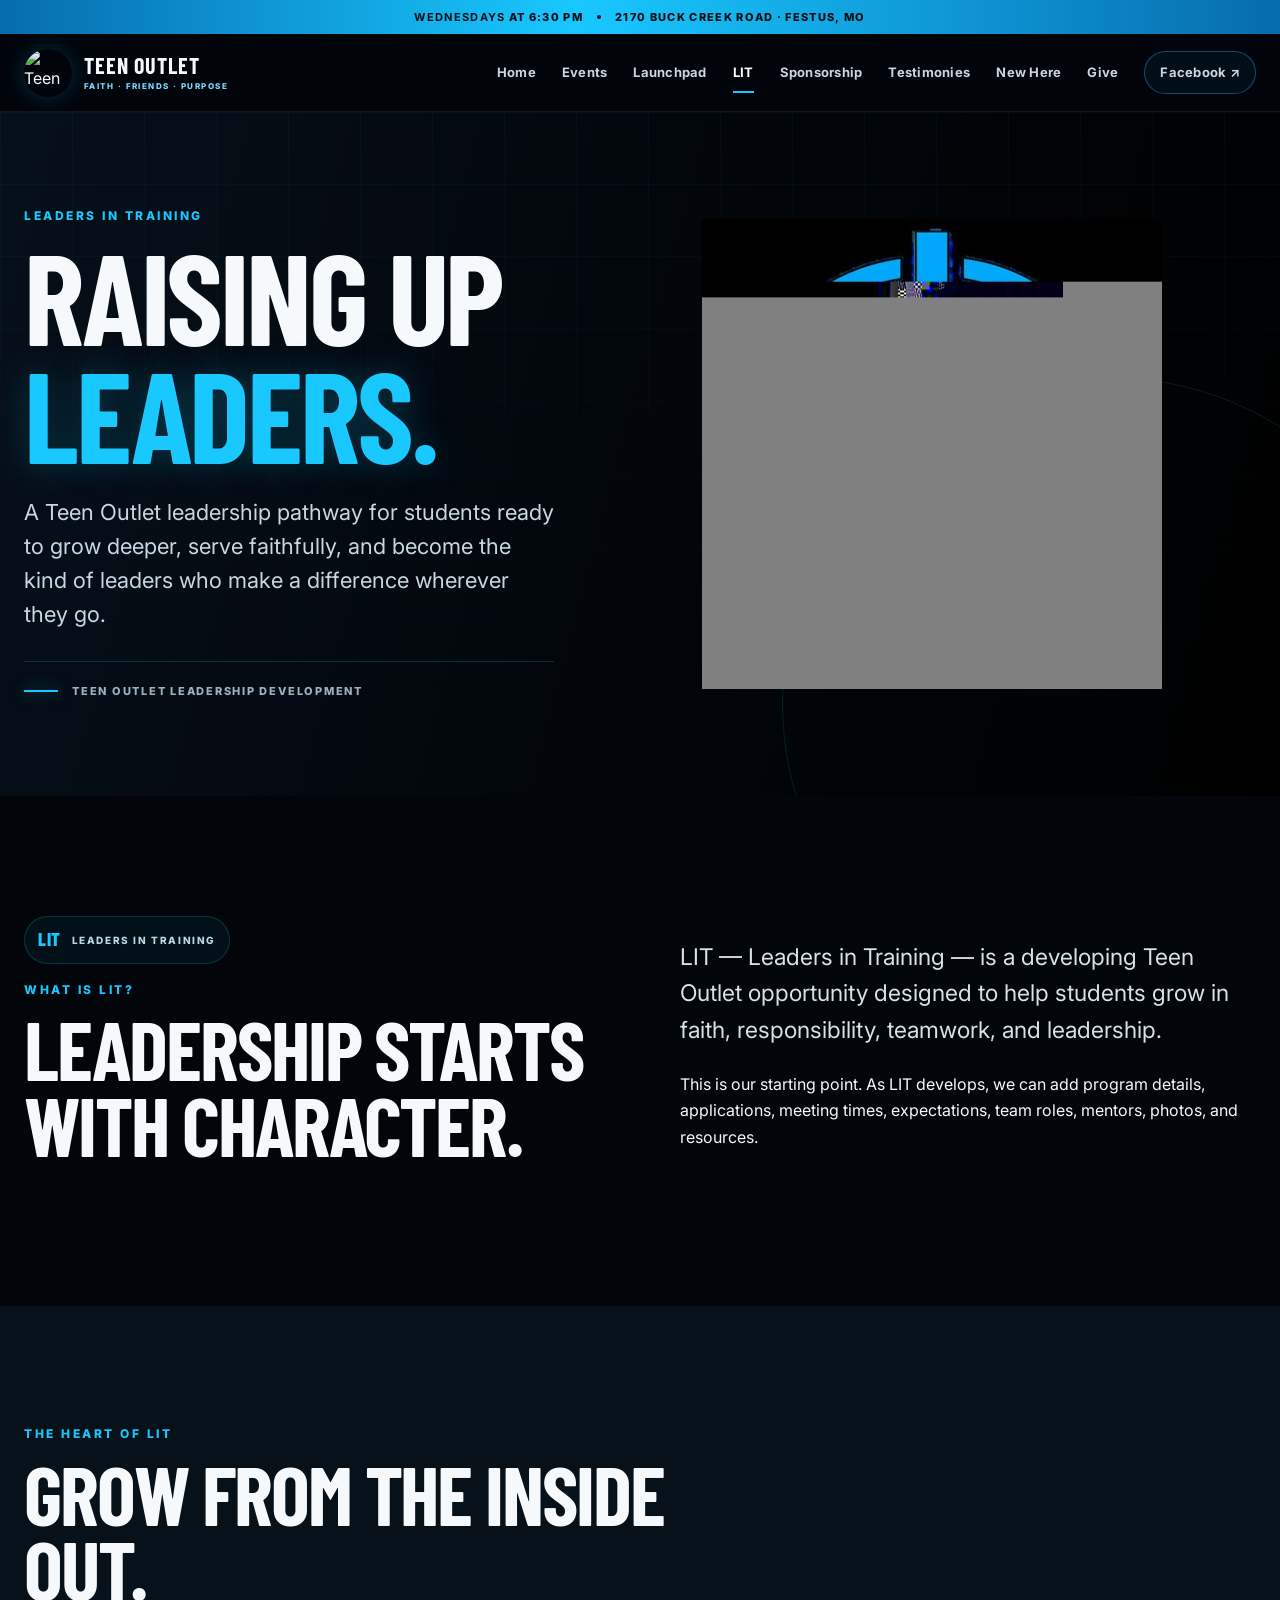
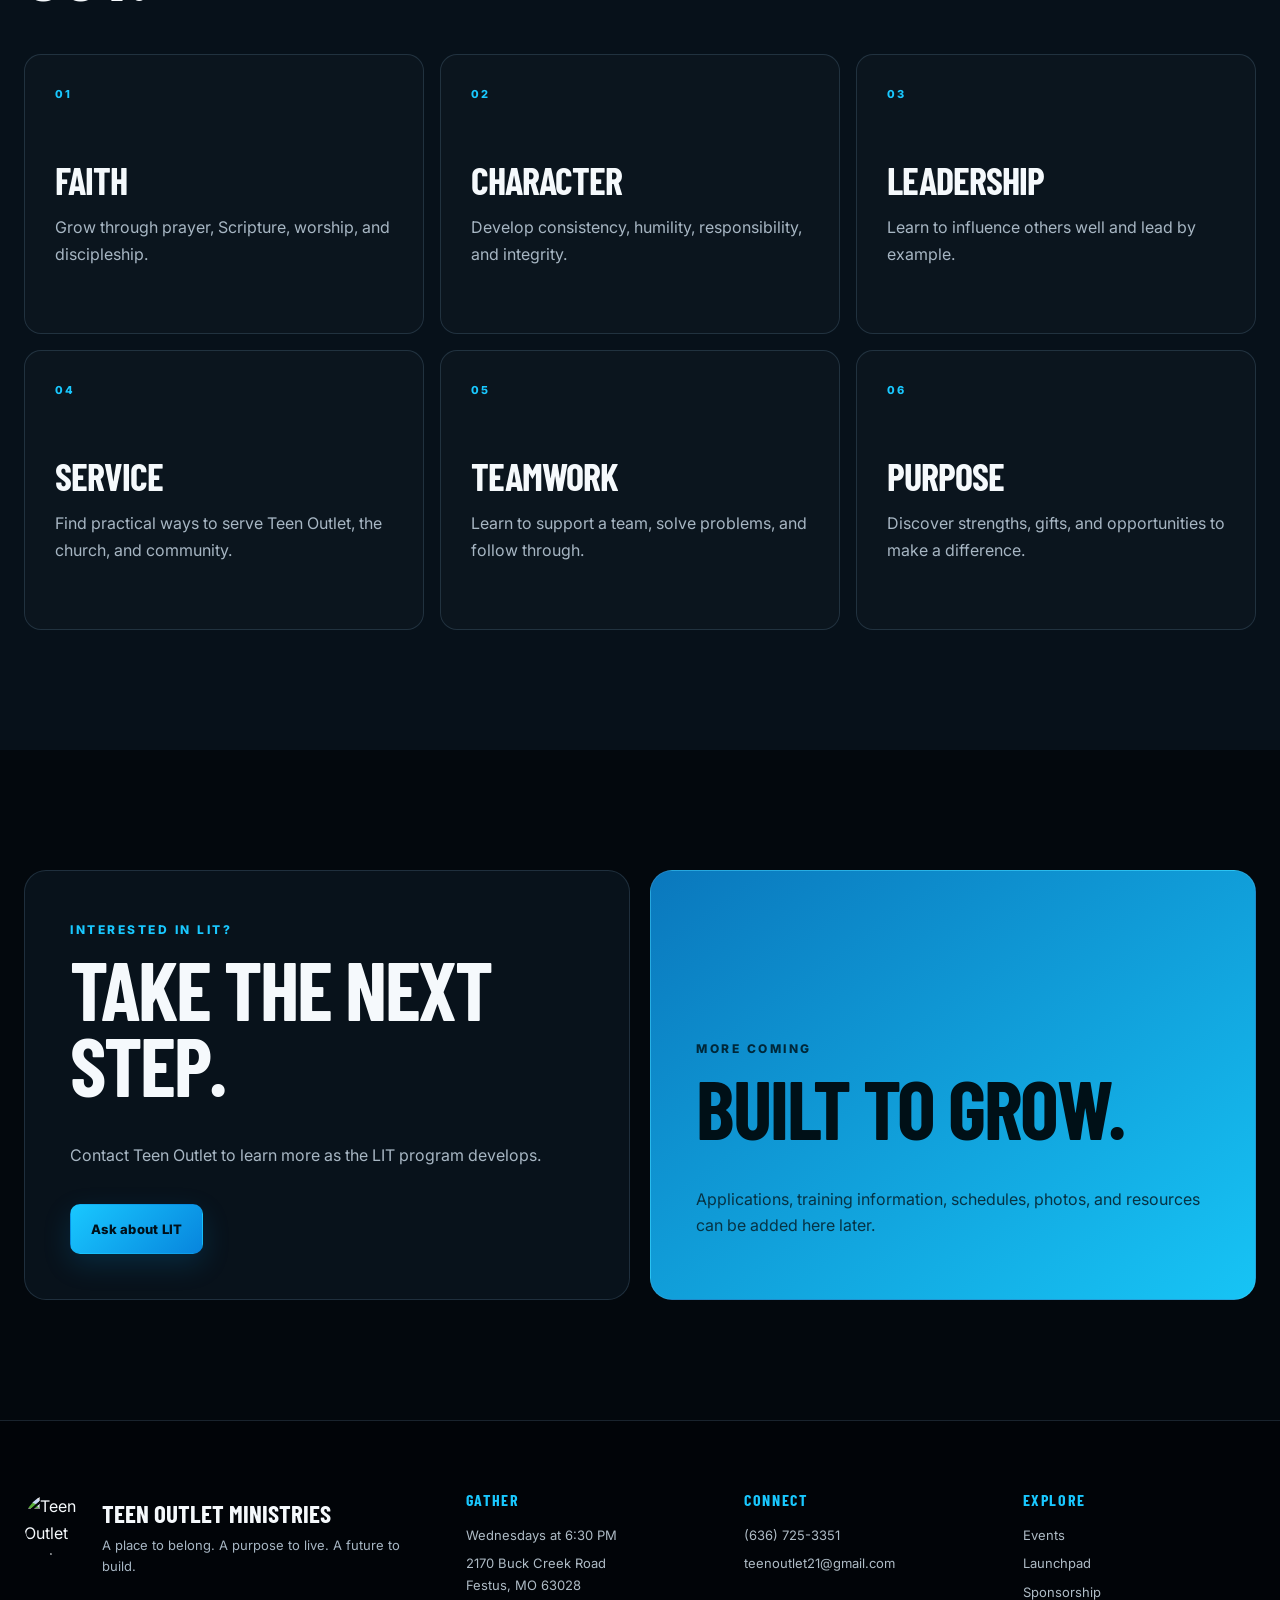
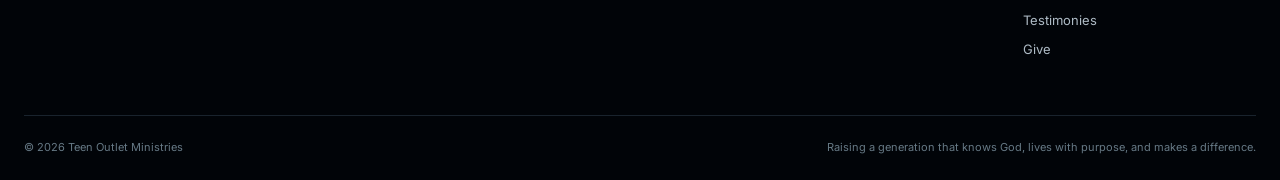
==== commit d7757ff3: "Fix LIT logo loading with JPEG fallback" ====
--- a/lit/index.html
+++ b/lit/index.html
@@ -17,7 +17,7 @@
     .lit-hero-inner{display:grid;grid-template-columns:minmax(0,.9fr) minmax(380px,1.1fr);align-items:center;gap:54px;padding-block:82px;position:relative;z-index:2}
     .lit-copy{max-width:640px}.lit-copy h1{margin-bottom:22px}.lit-copy .leadline{max-width:610px;color:#c9d7e0;font-size:clamp(18px,2vw,22px);line-height:1.55}
     .lit-brand-wrap{position:relative;display:grid;place-items:center;min-height:520px;background:transparent;padding:0;overflow:visible}
-    .lit-brand-art{display:block;width:min(100%,460px);height:auto;object-fit:contain;mix-blend-mode:normal;filter:none}
+    .lit-brand-art{display:block;width:min(100%,460px);height:auto;object-fit:contain;filter:none;border-radius:0}
     .lit-identity-bar{display:flex;align-items:center;gap:14px;margin-top:30px;padding-top:20px;border-top:1px solid rgba(25,200,255,.2);color:#9cb0bd;font-size:11px;font-weight:800;letter-spacing:.16em;text-transform:uppercase}.lit-identity-bar span{width:34px;height:2px;background:var(--blue);box-shadow:0 0 16px rgba(25,200,255,.6)}
     .lit-intro-mark{display:inline-flex;align-items:center;gap:11px;margin-bottom:18px;padding:8px 13px;border:1px solid rgba(25,200,255,.2);border-radius:999px;background:rgba(25,200,255,.055);font-size:10px;font-weight:800;letter-spacing:.16em;color:#b9d9e8;text-transform:uppercase}.lit-intro-mark:before{content:"LIT";font-family:"Barlow Condensed";font-size:18px;letter-spacing:.03em;color:var(--blue)}
     @media(max-width:900px){.lit-hero{min-height:auto}.lit-hero-inner{grid-template-columns:1fr;gap:8px;padding-block:44px 68px}.lit-brand-wrap{order:-1;min-height:auto;margin-bottom:18px}.lit-brand-art{width:min(78vw,380px)}.lit-copy{text-align:left}.lit-copy h1{font-size:clamp(64px,18vw,104px)}.lit-identity-bar{margin-top:24px}}
@@ -29,26 +29,25 @@
 <div class="site-loader" aria-hidden="true"><div class="loader-mark"><img src="../assets/teen-outlet-logo.jpeg" alt=""></div><span>POWERING ON</span></div>
 <a class="skip-link" href="#main-content">Skip to content</a>
 <div class="announcement-bar"><div class="announcement-inner"><span><strong>WEDNESDAYS</strong> AT 6:30 PM</span><span class="announcement-dot"></span><a href="https://www.google.com/maps/search/?api=1&query=2170+Buck+Creek+Road+Festus+MO+63028" target="_blank" rel="noopener">2170 BUCK CREEK ROAD · FESTUS, MO</a></div></div>
-<header class="site-header" data-header><a class="brand" href="../index.html"><img src="../assets/teen-outlet-logo.jpeg" alt="Teen Outlet TO logo"><span class="brand-copy"><strong>TEEN OUTLET</strong><small>FAITH · FRIENDS · PURPOSE</small></span></a><button class="menu-toggle" type="button" aria-expanded="false" aria-controls="site-nav" aria-label="Open menu"><span></span><span></span><span></span></button><nav class="site-nav" id="site-nav" aria-label="Primary navigation"><a href="../index.html">Home</a><a href="../events.html">Events</a><a href="../launchpad.html">Launchpad</a><a href="./" class="active">LIT</a><a href="../sponsorship/">Sponsorship</a><a href="../new-here.html">New Here</a><a href="../give.html">Give</a><a class="nav-button" href="https://www.facebook.com/profile.php?id=61590344560767" target="_blank" rel="noopener">Facebook <span aria-hidden="true">↗</span></a></nav></header>
+<header class="site-header" data-header><a class="brand" href="../index.html"><img src="../assets/teen-outlet-logo.jpeg" alt="Teen Outlet TO logo"><span class="brand-copy"><strong>TEEN OUTLET</strong><small>FAITH · FRIENDS · PURPOSE</small></span></a><button class="menu-toggle" type="button" aria-expanded="false" aria-controls="site-nav" aria-label="Open menu"><span></span><span></span><span></span></button><nav class="site-nav" id="site-nav" aria-label="Primary navigation"><a href="../index.html">Home</a><a href="../events.html">Events</a><a href="../launchpad.html">Launchpad</a><a href="./" class="active">LIT</a><a href="../sponsorship/">Sponsorship</a><a href="../testimonies/">Testimonies</a><a href="../new-here.html">New Here</a><a href="../give.html">Give</a><a class="nav-button" href="https://www.facebook.com/profile.php?id=61590344560767" target="_blank" rel="noopener">Facebook <span aria-hidden="true">↗</span></a></nav></header>
 <main id="main-content">
-<section class="lit-hero"><div class="page-hero-grid" aria-hidden="true"></div><div class="container lit-hero-inner"><div class="lit-copy reveal"><p class="kicker">LEADERS IN TRAINING</p><h1>RAISING UP<br><em>LEADERS.</em></h1><p class="leadline">A Teen Outlet leadership pathway for students ready to grow deeper, serve faithfully, and become the kind of leaders who make a difference wherever they go.</p><div class="lit-identity-bar"><span></span>Teen Outlet Leadership Development</div></div><div class="lit-brand-wrap reveal reveal-delay-1"><img class="lit-brand-art" id="lit-logo" alt="LIT Leaders in Training logo"></div></div></section>
+<section class="lit-hero"><div class="page-hero-grid" aria-hidden="true"></div><div class="container lit-hero-inner"><div class="lit-copy reveal"><p class="kicker">LEADERS IN TRAINING</p><h1>RAISING UP<br><em>LEADERS.</em></h1><p class="leadline">A Teen Outlet leadership pathway for students ready to grow deeper, serve faithfully, and become the kind of leaders who make a difference wherever they go.</p><div class="lit-identity-bar"><span></span>Teen Outlet Leadership Development</div></div><div class="lit-brand-wrap reveal reveal-delay-1"><img class="lit-brand-art" id="lit-logo" src="./lit-logo-clean.jpg?v=20260829-1" alt="LIT Leaders in Training logo"></div></div></section>
 <section class="section"><div class="container launch-intro-grid"><div class="section-copy reveal"><div class="lit-intro-mark">Leaders in Training</div><p class="kicker">WHAT IS LIT?</p><h2>Leadership starts with character.</h2></div><div class="reveal reveal-delay-1"><p class="lead">LIT — Leaders in Training — is a developing Teen Outlet opportunity designed to help students grow in faith, responsibility, teamwork, and leadership.</p><p>This is our starting point. As LIT develops, we can add program details, applications, meeting times, expectations, team roles, mentors, photos, and resources.</p></div></div></section>
 <section class="section pathways-section"><div class="container"><div class="section-heading reveal"><p class="kicker">THE HEART OF LIT</p><h2>Grow from the inside out.</h2></div><div class="pathways-grid"><article class="pathway-card reveal"><span>01</span><h3>Faith</h3><p>Grow through prayer, Scripture, worship, and discipleship.</p></article><article class="pathway-card reveal reveal-delay-1"><span>02</span><h3>Character</h3><p>Develop consistency, humility, responsibility, and integrity.</p></article><article class="pathway-card reveal reveal-delay-2"><span>03</span><h3>Leadership</h3><p>Learn to influence others well and lead by example.</p></article><article class="pathway-card reveal"><span>04</span><h3>Service</h3><p>Find practical ways to serve Teen Outlet, the church, and community.</p></article><article class="pathway-card reveal reveal-delay-1"><span>05</span><h3>Teamwork</h3><p>Learn to support a team, solve problems, and follow through.</p></article><article class="pathway-card reveal reveal-delay-2"><span>06</span><h3>Purpose</h3><p>Discover strengths, gifts, and opportunities to make a difference.</p></article></div></div></section>
 <section class="section launch-actions-section"><div class="container launch-actions-grid"><article class="action-panel reveal"><p class="kicker">INTERESTED IN LIT?</p><h2>Take the next step.</h2><p>Contact Teen Outlet to learn more as the LIT program develops.</p><a class="button button-primary" href="mailto:teenoutlet21@gmail.com?subject=LIT%20Interest">Ask about LIT</a></article><article class="action-panel action-panel-blue reveal reveal-delay-1"><p class="kicker">MORE COMING</p><h2>Built to grow.</h2><p>Applications, training information, schedules, photos, and resources can be added here later.</p></article></div></section>
 </main>
-<footer class="site-footer"><div class="footer-grid"><div class="footer-brand"><img src="../assets/teen-outlet-logo.jpeg" alt="Teen Outlet TO logo"><div><strong>Teen Outlet Ministries</strong><span>A place to belong. A purpose to live. A future to build.</span></div></div><div class="footer-column"><h2>Gather</h2><p>Wednesdays at 6:30 PM</p><p>2170 Buck Creek Road<br>Festus, MO 63028</p></div><div class="footer-column"><h2>Connect</h2><a href="tel:+16367253351">(636) 725-3351</a><a href="mailto:teenoutlet21@gmail.com">teenoutlet21@gmail.com</a></div><div class="footer-column"><h2>Explore</h2><a href="../events.html">Events</a><a href="../launchpad.html">Launchpad</a><a href="../sponsorship/">Sponsorship</a><a href="../give.html">Give</a></div></div><div class="footer-bottom"><span>© <span data-current-year>2026</span> Teen Outlet Ministries</span><span>Raising a generation that knows God, lives with purpose, and makes a difference.</span></div></footer>
+<footer class="site-footer"><div class="footer-grid"><div class="footer-brand"><img src="../assets/teen-outlet-logo.jpeg" alt="Teen Outlet TO logo"><div><strong>Teen Outlet Ministries</strong><span>A place to belong. A purpose to live. A future to build.</span></div></div><div class="footer-column"><h2>Gather</h2><p>Wednesdays at 6:30 PM</p><p>2170 Buck Creek Road<br>Festus, MO 63028</p></div><div class="footer-column"><h2>Connect</h2><a href="tel:+16367253351">(636) 725-3351</a><a href="mailto:teenoutlet21@gmail.com">teenoutlet21@gmail.com</a></div><div class="footer-column"><h2>Explore</h2><a href="../events.html">Events</a><a href="../launchpad.html">Launchpad</a><a href="../sponsorship/">Sponsorship</a><a href="../testimonies/">Testimonies</a><a href="../give.html">Give</a></div></div><div class="footer-bottom"><span>© <span data-current-year>2026</span> Teen Outlet Ministries</span><span>Raising a generation that knows God, lives with purpose, and makes a difference.</span></div></footer>
 <div class="toast" role="status" aria-live="polite" data-toast></div>
 <script>
 (function(){
   var img=document.getElementById('lit-logo');
-  fetch('./lit-logo-updated.webp?v=20260828-12',{cache:'no-store'})
-    .then(function(r){if(!r.ok) throw new Error('Logo asset unavailable'); return r.text();})
+  fetch('./lit-logo-site.jpg.b64?v=20260829-1',{cache:'no-store'})
+    .then(function(r){if(!r.ok) throw new Error('Logo data unavailable'); return r.text();})
     .then(function(t){
       var b64=t.trim().replace(/\s+/g,'');
-      if(b64.indexOf('UklGR')===0){img.src='data:image/webp;base64,'+b64;}
-      else{throw new Error('Unexpected logo format');}
+      if(b64.indexOf('/9j/')===0){img.src='data:image/jpeg;base64,'+b64;}
     })
-    .catch(function(){img.src='./lit-logo-clean.jpg?v=20260828-12';});
+    .catch(function(){ /* keep normal JPG fallback */ });
 })();
 </script>
 <script src="../site-config.js"></script><script src="../app.js"></script>
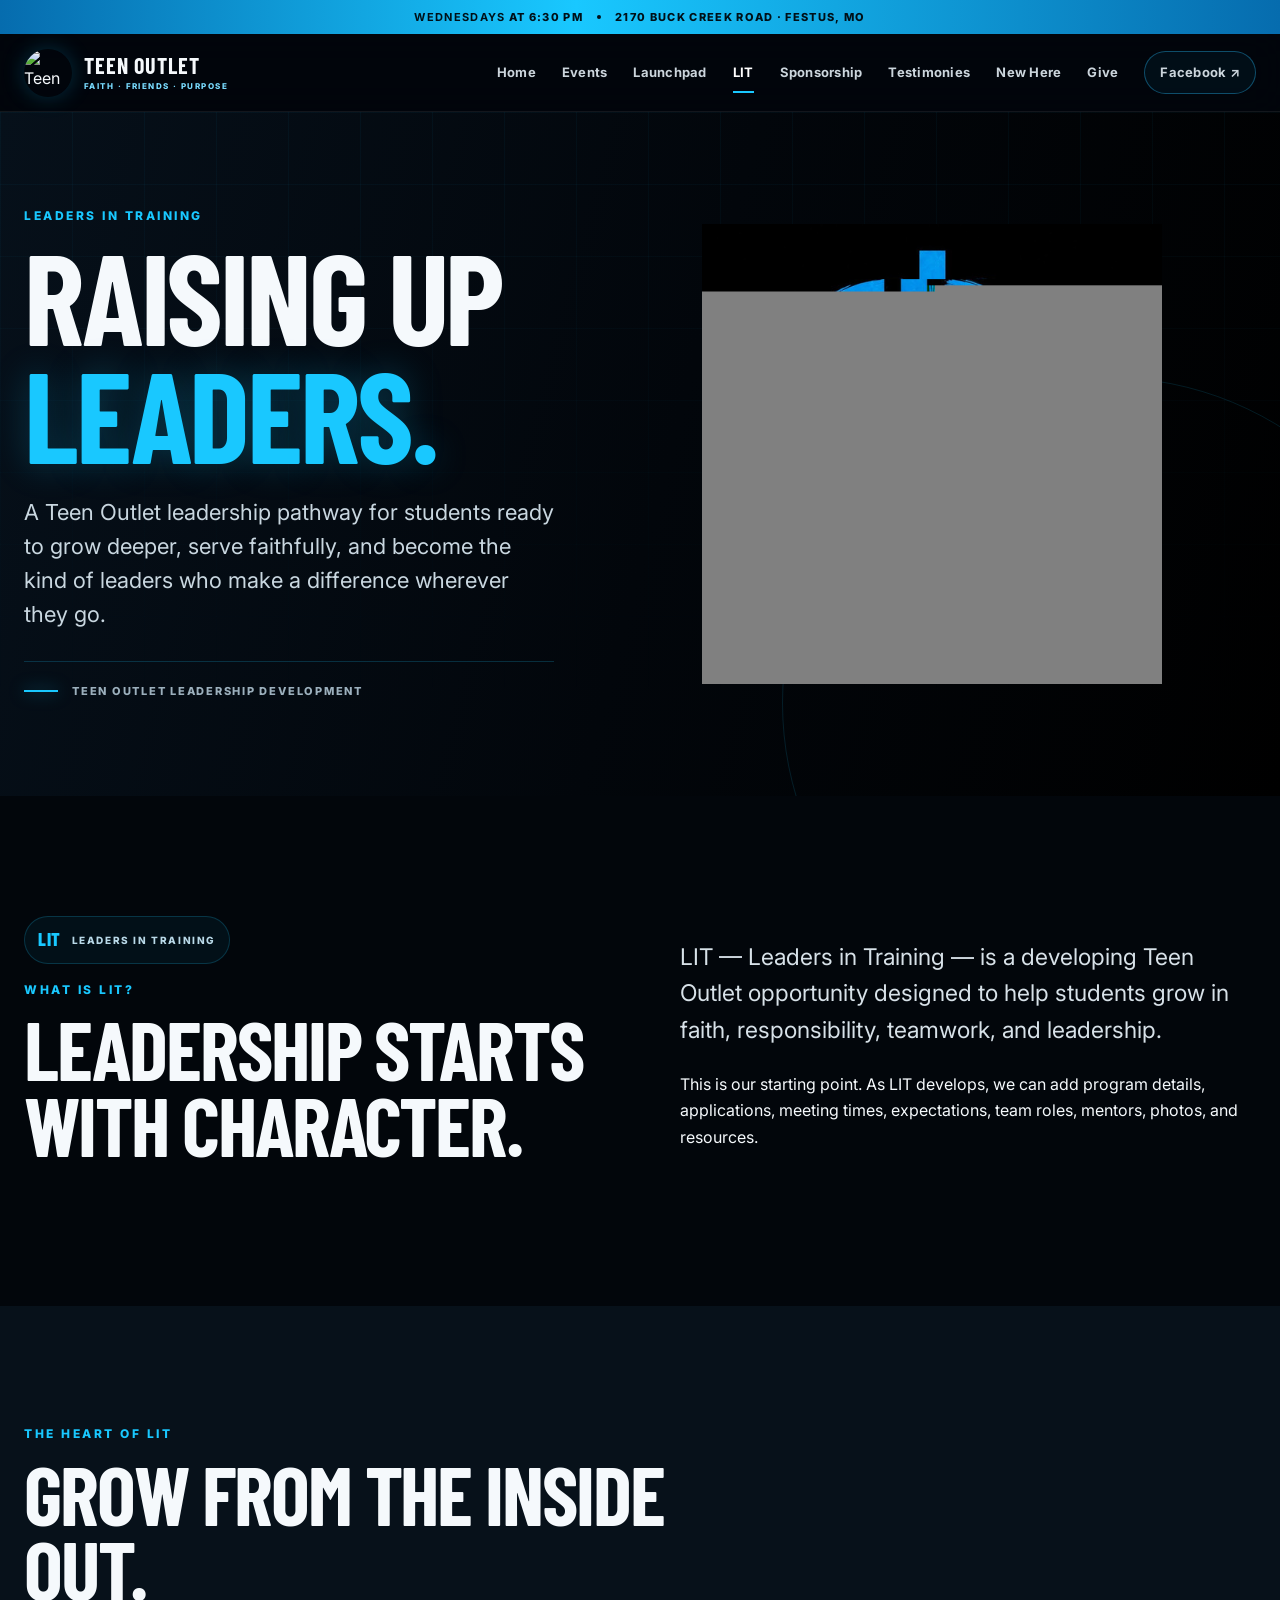
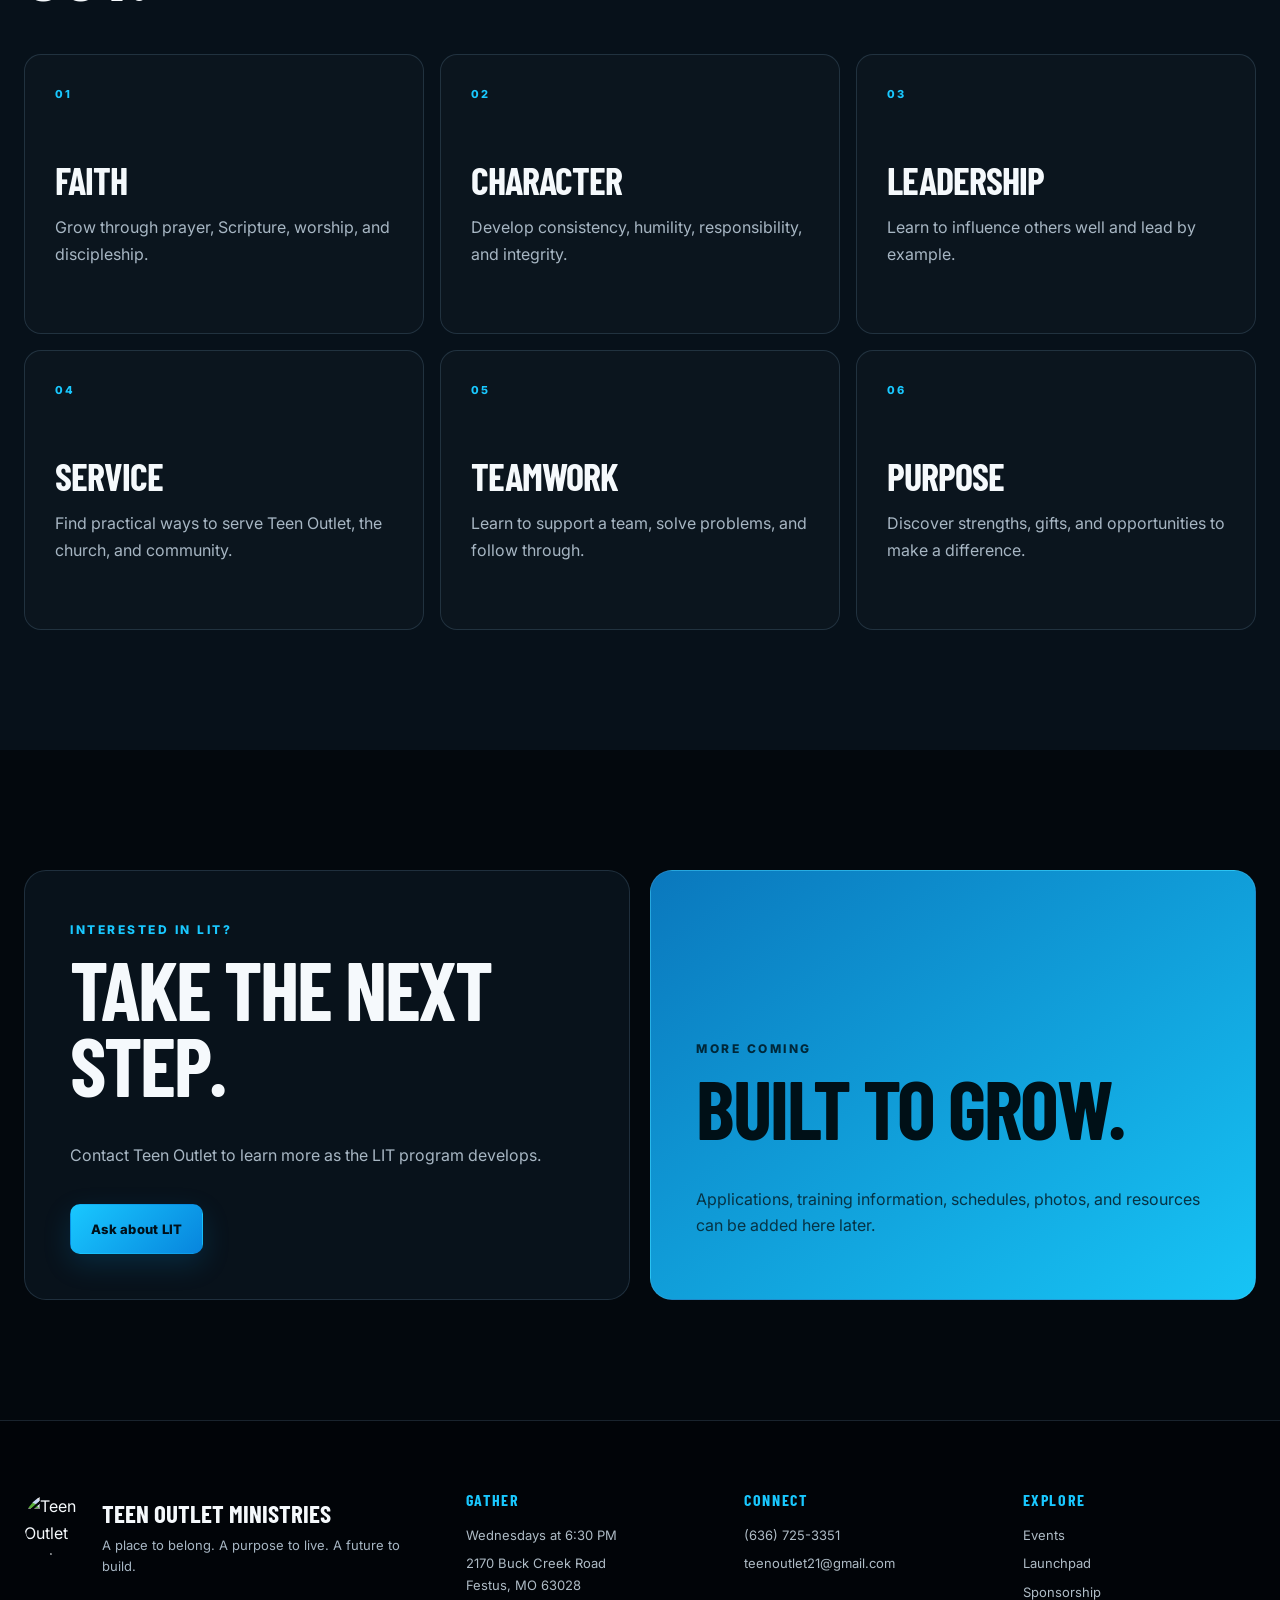
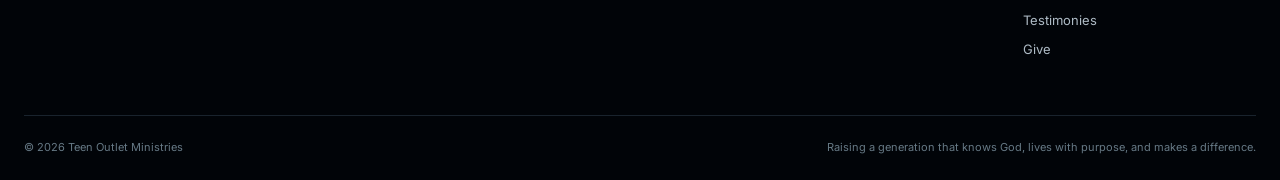
==== commit 69f252bc: "Revert LIT logo to working original image" ====
--- a/lit/index.html
+++ b/lit/index.html
@@ -31,24 +31,12 @@
 <div class="announcement-bar"><div class="announcement-inner"><span><strong>WEDNESDAYS</strong> AT 6:30 PM</span><span class="announcement-dot"></span><a href="https://www.google.com/maps/search/?api=1&query=2170+Buck+Creek+Road+Festus+MO+63028" target="_blank" rel="noopener">2170 BUCK CREEK ROAD · FESTUS, MO</a></div></div>
 <header class="site-header" data-header><a class="brand" href="../index.html"><img src="../assets/teen-outlet-logo.jpeg" alt="Teen Outlet TO logo"><span class="brand-copy"><strong>TEEN OUTLET</strong><small>FAITH · FRIENDS · PURPOSE</small></span></a><button class="menu-toggle" type="button" aria-expanded="false" aria-controls="site-nav" aria-label="Open menu"><span></span><span></span><span></span></button><nav class="site-nav" id="site-nav" aria-label="Primary navigation"><a href="../index.html">Home</a><a href="../events.html">Events</a><a href="../launchpad.html">Launchpad</a><a href="./" class="active">LIT</a><a href="../sponsorship/">Sponsorship</a><a href="../testimonies/">Testimonies</a><a href="../new-here.html">New Here</a><a href="../give.html">Give</a><a class="nav-button" href="https://www.facebook.com/profile.php?id=61590344560767" target="_blank" rel="noopener">Facebook <span aria-hidden="true">↗</span></a></nav></header>
 <main id="main-content">
-<section class="lit-hero"><div class="page-hero-grid" aria-hidden="true"></div><div class="container lit-hero-inner"><div class="lit-copy reveal"><p class="kicker">LEADERS IN TRAINING</p><h1>RAISING UP<br><em>LEADERS.</em></h1><p class="leadline">A Teen Outlet leadership pathway for students ready to grow deeper, serve faithfully, and become the kind of leaders who make a difference wherever they go.</p><div class="lit-identity-bar"><span></span>Teen Outlet Leadership Development</div></div><div class="lit-brand-wrap reveal reveal-delay-1"><img class="lit-brand-art" id="lit-logo" src="./lit-logo-clean.jpg?v=20260829-1" alt="LIT Leaders in Training logo"></div></div></section>
+<section class="lit-hero"><div class="page-hero-grid" aria-hidden="true"></div><div class="container lit-hero-inner"><div class="lit-copy reveal"><p class="kicker">LEADERS IN TRAINING</p><h1>RAISING UP<br><em>LEADERS.</em></h1><p class="leadline">A Teen Outlet leadership pathway for students ready to grow deeper, serve faithfully, and become the kind of leaders who make a difference wherever they go.</p><div class="lit-identity-bar"><span></span>Teen Outlet Leadership Development</div></div><div class="lit-brand-wrap reveal reveal-delay-1"><img class="lit-brand-art" src="./lit-logo-clean.jpg?v=20260829-2" alt="LIT Leaders in Training logo"></div></div></section>
 <section class="section"><div class="container launch-intro-grid"><div class="section-copy reveal"><div class="lit-intro-mark">Leaders in Training</div><p class="kicker">WHAT IS LIT?</p><h2>Leadership starts with character.</h2></div><div class="reveal reveal-delay-1"><p class="lead">LIT — Leaders in Training — is a developing Teen Outlet opportunity designed to help students grow in faith, responsibility, teamwork, and leadership.</p><p>This is our starting point. As LIT develops, we can add program details, applications, meeting times, expectations, team roles, mentors, photos, and resources.</p></div></div></section>
 <section class="section pathways-section"><div class="container"><div class="section-heading reveal"><p class="kicker">THE HEART OF LIT</p><h2>Grow from the inside out.</h2></div><div class="pathways-grid"><article class="pathway-card reveal"><span>01</span><h3>Faith</h3><p>Grow through prayer, Scripture, worship, and discipleship.</p></article><article class="pathway-card reveal reveal-delay-1"><span>02</span><h3>Character</h3><p>Develop consistency, humility, responsibility, and integrity.</p></article><article class="pathway-card reveal reveal-delay-2"><span>03</span><h3>Leadership</h3><p>Learn to influence others well and lead by example.</p></article><article class="pathway-card reveal"><span>04</span><h3>Service</h3><p>Find practical ways to serve Teen Outlet, the church, and community.</p></article><article class="pathway-card reveal reveal-delay-1"><span>05</span><h3>Teamwork</h3><p>Learn to support a team, solve problems, and follow through.</p></article><article class="pathway-card reveal reveal-delay-2"><span>06</span><h3>Purpose</h3><p>Discover strengths, gifts, and opportunities to make a difference.</p></article></div></div></section>
 <section class="section launch-actions-section"><div class="container launch-actions-grid"><article class="action-panel reveal"><p class="kicker">INTERESTED IN LIT?</p><h2>Take the next step.</h2><p>Contact Teen Outlet to learn more as the LIT program develops.</p><a class="button button-primary" href="mailto:teenoutlet21@gmail.com?subject=LIT%20Interest">Ask about LIT</a></article><article class="action-panel action-panel-blue reveal reveal-delay-1"><p class="kicker">MORE COMING</p><h2>Built to grow.</h2><p>Applications, training information, schedules, photos, and resources can be added here later.</p></article></div></section>
 </main>
 <footer class="site-footer"><div class="footer-grid"><div class="footer-brand"><img src="../assets/teen-outlet-logo.jpeg" alt="Teen Outlet TO logo"><div><strong>Teen Outlet Ministries</strong><span>A place to belong. A purpose to live. A future to build.</span></div></div><div class="footer-column"><h2>Gather</h2><p>Wednesdays at 6:30 PM</p><p>2170 Buck Creek Road<br>Festus, MO 63028</p></div><div class="footer-column"><h2>Connect</h2><a href="tel:+16367253351">(636) 725-3351</a><a href="mailto:teenoutlet21@gmail.com">teenoutlet21@gmail.com</a></div><div class="footer-column"><h2>Explore</h2><a href="../events.html">Events</a><a href="../launchpad.html">Launchpad</a><a href="../sponsorship/">Sponsorship</a><a href="../testimonies/">Testimonies</a><a href="../give.html">Give</a></div></div><div class="footer-bottom"><span>© <span data-current-year>2026</span> Teen Outlet Ministries</span><span>Raising a generation that knows God, lives with purpose, and makes a difference.</span></div></footer>
 <div class="toast" role="status" aria-live="polite" data-toast></div>
-<script>
-(function(){
-  var img=document.getElementById('lit-logo');
-  fetch('./lit-logo-site.jpg.b64?v=20260829-1',{cache:'no-store'})
-    .then(function(r){if(!r.ok) throw new Error('Logo data unavailable'); return r.text();})
-    .then(function(t){
-      var b64=t.trim().replace(/\s+/g,'');
-      if(b64.indexOf('/9j/')===0){img.src='data:image/jpeg;base64,'+b64;}
-    })
-    .catch(function(){ /* keep normal JPG fallback */ });
-})();
-</script>
 <script src="../site-config.js"></script><script src="../app.js"></script>
 </body></html>
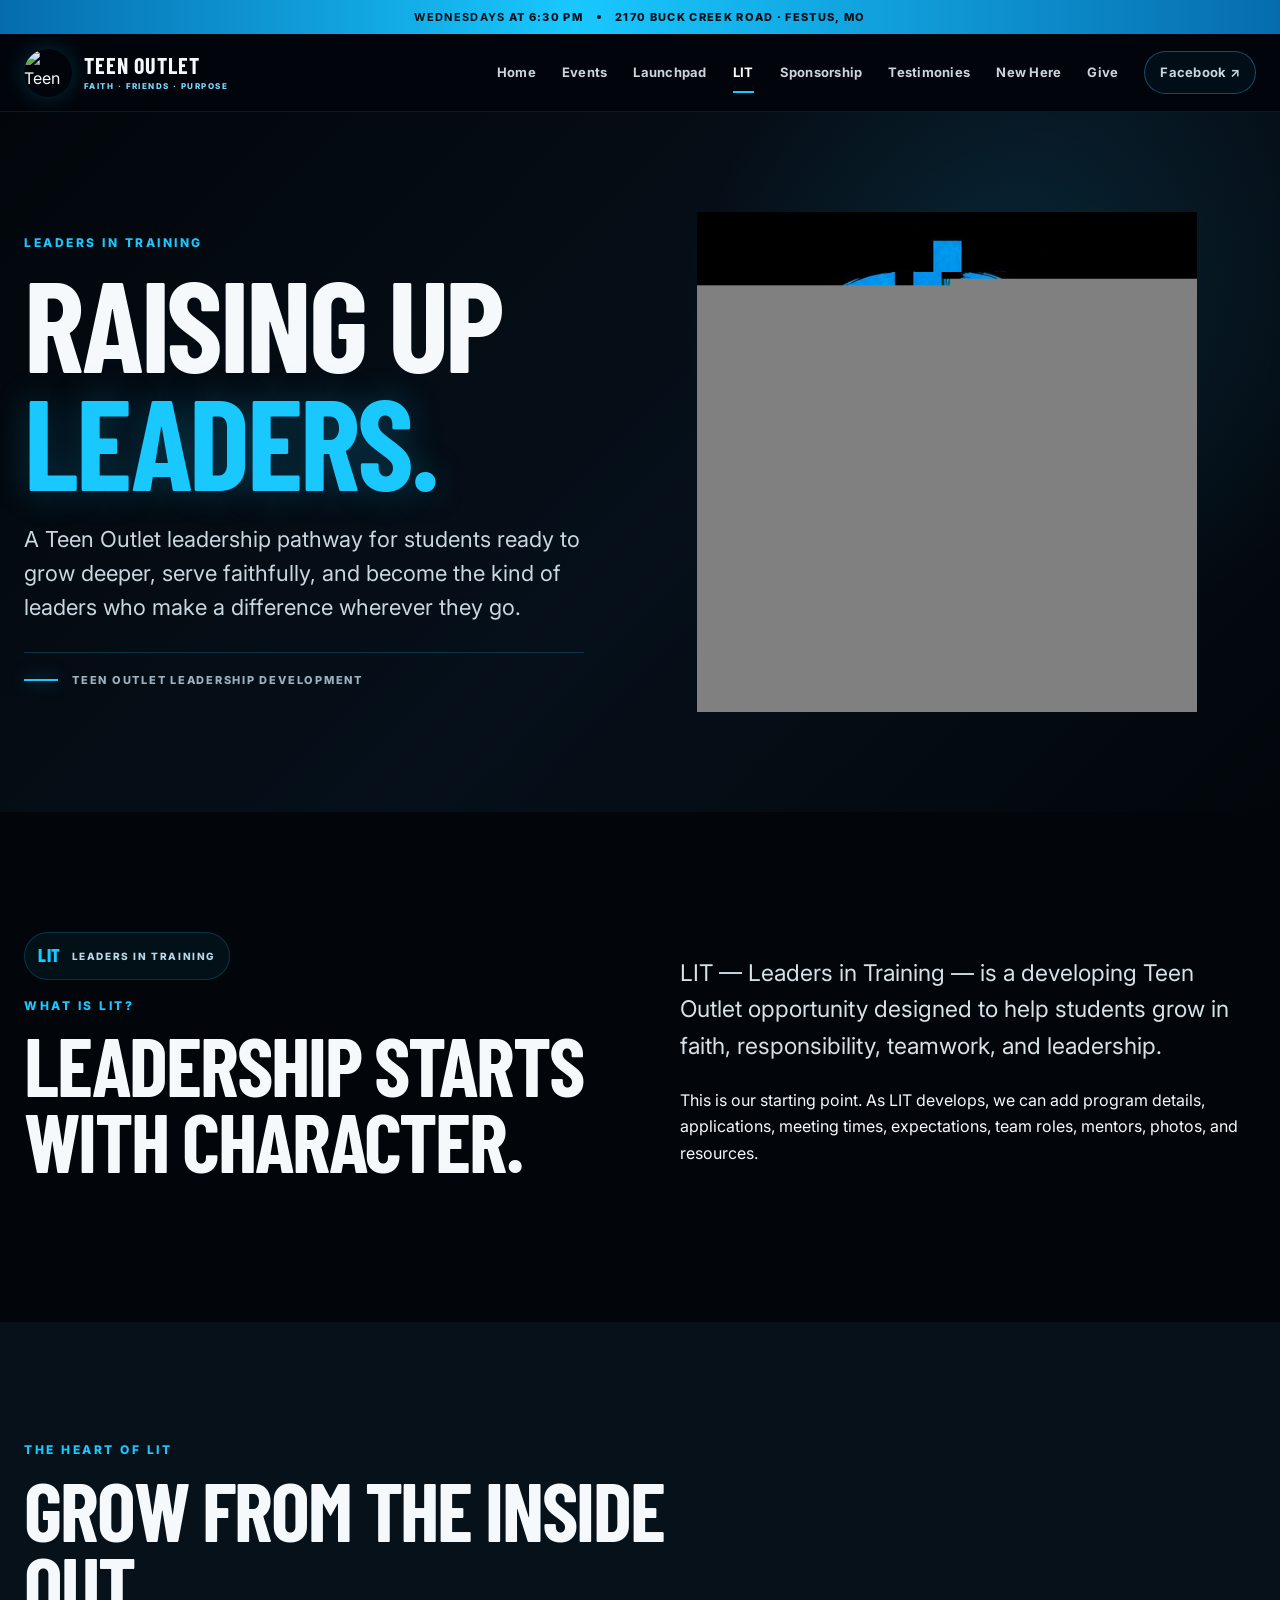
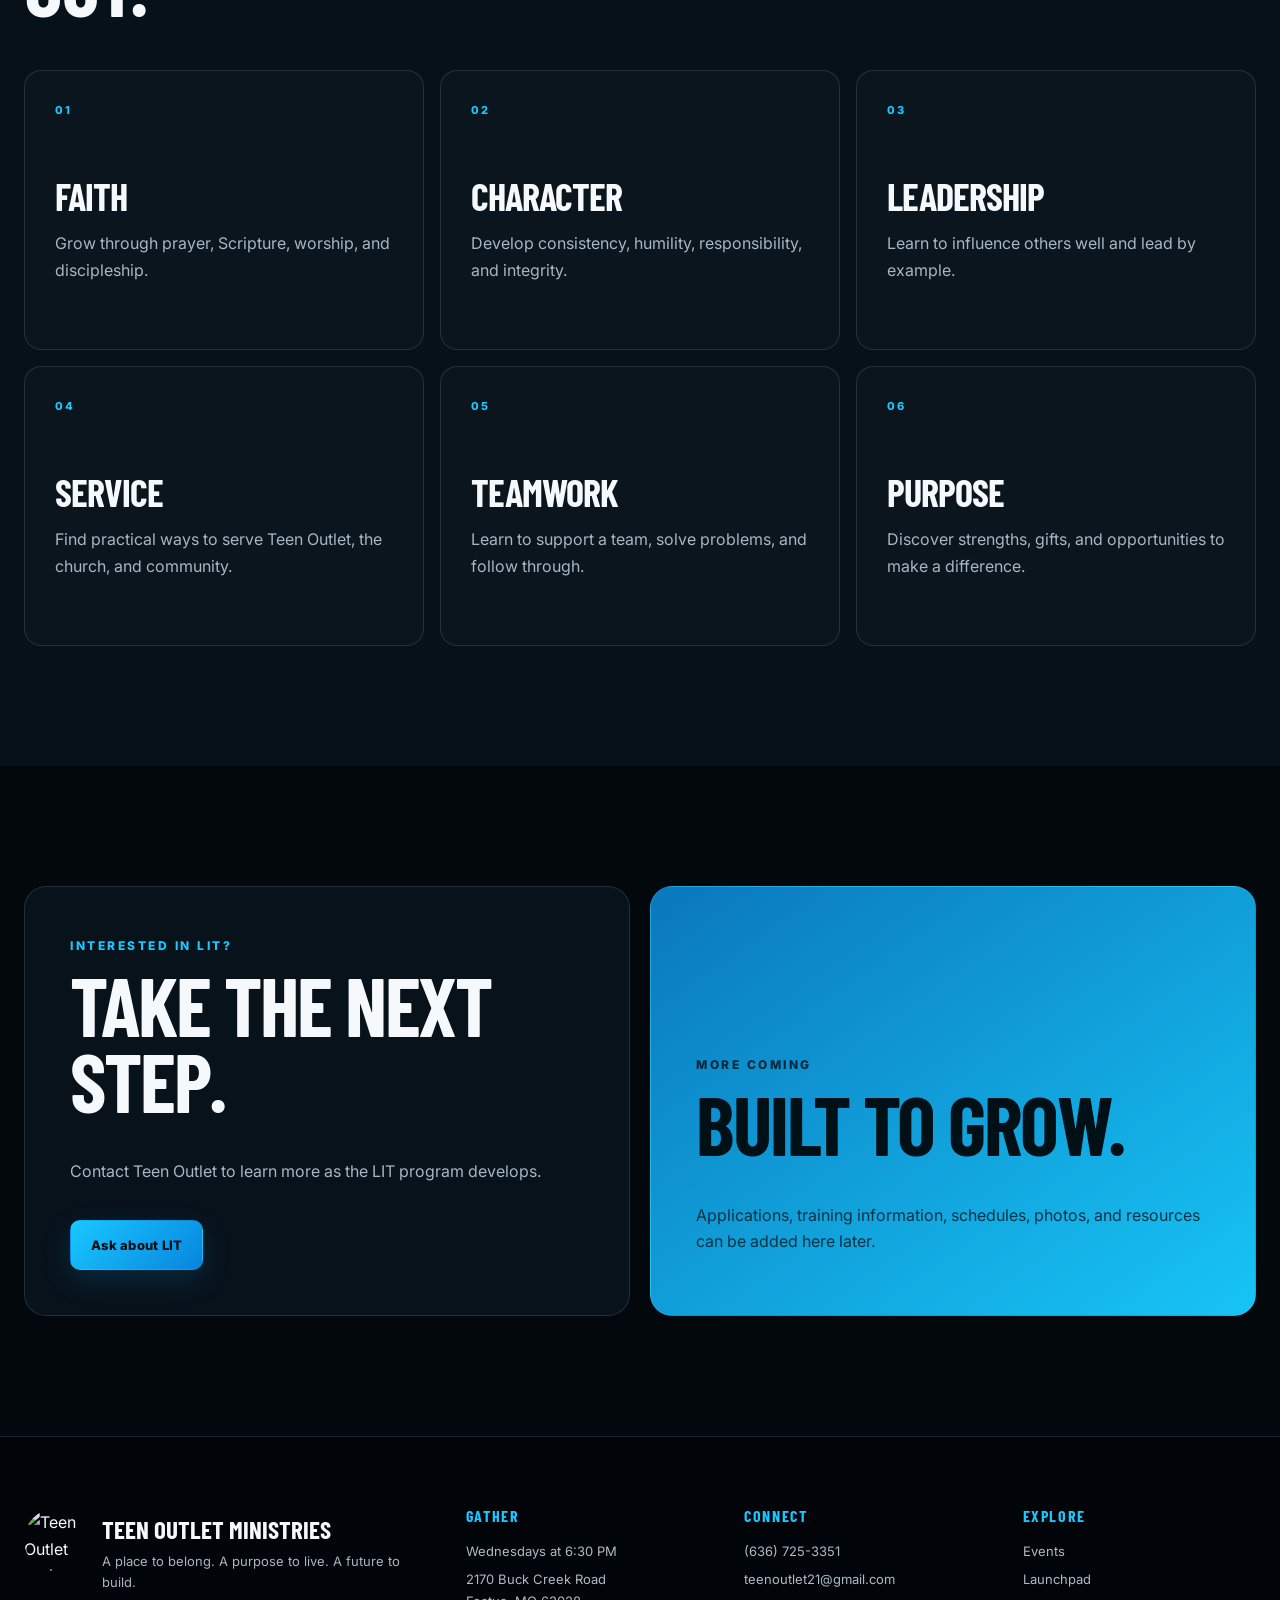
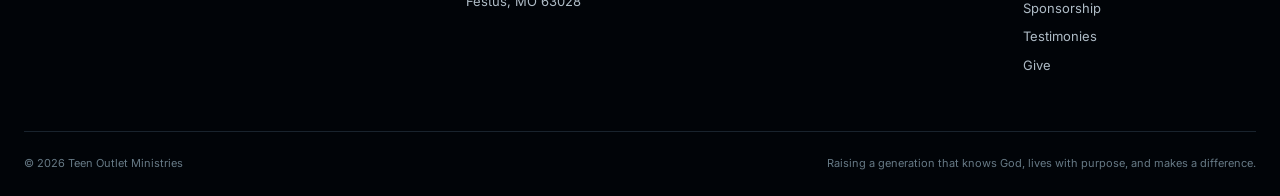
==== commit 1d105d3e: "Rebuild LIT page from scratch with clean static image setup" ====
--- a/lit/index.html
+++ b/lit/index.html
@@ -4,6 +4,7 @@
   <meta charset="utf-8">
   <meta name="viewport" content="width=device-width, initial-scale=1">
   <meta name="theme-color" content="#02060b">
+  <meta name="color-scheme" content="dark">
   <meta name="description" content="LIT at Teen Outlet — Leaders in Training.">
   <title>LIT | Teen Outlet Ministries</title>
   <link rel="icon" type="image/png" sizes="32x32" href="../assets/icon-32.png">
@@ -12,31 +13,86 @@
   <link href="https://fonts.googleapis.com/css2?family=Barlow+Condensed:wght@600;700;800;900&family=Inter:wght@400;500;600;700;800&display=swap" rel="stylesheet">
   <link rel="stylesheet" href="../styles.css">
   <style>
-    .lit-hero{position:relative;isolation:isolate;overflow:hidden;min-height:680px;display:flex;align-items:center;background:linear-gradient(105deg,#06101a 0%,#02060b 52%,#000 100%)}
-    .lit-hero:after{content:"";position:absolute;inset:auto -12% -34% auto;width:650px;height:650px;border:1px solid rgba(25,200,255,.13);border-radius:50%;z-index:-2}
-    .lit-hero-inner{display:grid;grid-template-columns:minmax(0,.9fr) minmax(380px,1.1fr);align-items:center;gap:54px;padding-block:82px;position:relative;z-index:2}
-    .lit-copy{max-width:640px}.lit-copy h1{margin-bottom:22px}.lit-copy .leadline{max-width:610px;color:#c9d7e0;font-size:clamp(18px,2vw,22px);line-height:1.55}
-    .lit-brand-wrap{position:relative;display:grid;place-items:center;min-height:520px;background:transparent;padding:0;overflow:visible}
-    .lit-brand-art{display:block;width:min(100%,460px);height:auto;object-fit:contain;filter:none;border-radius:0}
-    .lit-identity-bar{display:flex;align-items:center;gap:14px;margin-top:30px;padding-top:20px;border-top:1px solid rgba(25,200,255,.2);color:#9cb0bd;font-size:11px;font-weight:800;letter-spacing:.16em;text-transform:uppercase}.lit-identity-bar span{width:34px;height:2px;background:var(--blue);box-shadow:0 0 16px rgba(25,200,255,.6)}
-    .lit-intro-mark{display:inline-flex;align-items:center;gap:11px;margin-bottom:18px;padding:8px 13px;border:1px solid rgba(25,200,255,.2);border-radius:999px;background:rgba(25,200,255,.055);font-size:10px;font-weight:800;letter-spacing:.16em;color:#b9d9e8;text-transform:uppercase}.lit-intro-mark:before{content:"LIT";font-family:"Barlow Condensed";font-size:18px;letter-spacing:.03em;color:var(--blue)}
-    @media(max-width:900px){.lit-hero{min-height:auto}.lit-hero-inner{grid-template-columns:1fr;gap:8px;padding-block:44px 68px}.lit-brand-wrap{order:-1;min-height:auto;margin-bottom:18px}.lit-brand-art{width:min(78vw,380px)}.lit-copy{text-align:left}.lit-copy h1{font-size:clamp(64px,18vw,104px)}.lit-identity-bar{margin-top:24px}}
-    @media(max-width:520px){.lit-hero-inner{padding-top:28px}.lit-brand-art{width:min(78vw,340px)}}
+    .lit-hero{position:relative;overflow:hidden;background:radial-gradient(circle at 80% 28%,rgba(25,200,255,.12),transparent 30%),linear-gradient(135deg,#02060b 0%,#06101a 55%,#02060b 100%)}
+    .lit-hero-inner{display:grid;grid-template-columns:minmax(0,.95fr) minmax(340px,1.05fr);gap:54px;align-items:center;min-height:650px;padding-block:78px}
+    .lit-copy{max-width:650px}.lit-copy h1{margin-bottom:20px}.lit-copy .leadline{max-width:610px;color:#c9d7e0;font-size:clamp(18px,2vw,22px);line-height:1.55}
+    .lit-identity-bar{display:flex;align-items:center;gap:14px;margin-top:28px;padding-top:18px;border-top:1px solid rgba(25,200,255,.2);color:#9cb0bd;font-size:11px;font-weight:800;letter-spacing:.16em;text-transform:uppercase}.lit-identity-bar span{width:34px;height:2px;background:var(--blue);box-shadow:0 0 16px rgba(25,200,255,.6)}
+    .lit-logo-panel{display:flex;align-items:center;justify-content:center;min-height:440px;padding:22px;background:transparent}
+    .lit-logo-panel img{display:block;width:min(100%,500px);height:auto;object-fit:contain}
+    .lit-intro-mark{display:inline-flex;align-items:center;gap:11px;margin-bottom:18px;padding:8px 13px;border:1px solid rgba(25,200,255,.2);border-radius:999px;background:rgba(25,200,255,.055);font-size:10px;font-weight:800;letter-spacing:.16em;color:#b9d9e8;text-transform:uppercase}.lit-intro-mark:before{content:"LIT";font-family:"Barlow Condensed",sans-serif;font-size:18px;letter-spacing:.03em;color:var(--blue)}
+    @media(max-width:900px){.lit-hero-inner{grid-template-columns:1fr;gap:10px;min-height:auto;padding-block:36px 66px}.lit-logo-panel{order:-1;min-height:auto;padding:0 0 14px}.lit-logo-panel img{width:min(82vw,390px)}.lit-copy h1{font-size:clamp(64px,18vw,104px)}}
+    @media(max-width:520px){.lit-logo-panel img{width:min(84vw,350px)}}
   </style>
   <script>document.documentElement.classList.remove('no-js');</script>
 </head>
 <body>
-<div class="site-loader" aria-hidden="true"><div class="loader-mark"><img src="../assets/teen-outlet-logo.jpeg" alt=""></div><span>POWERING ON</span></div>
-<a class="skip-link" href="#main-content">Skip to content</a>
-<div class="announcement-bar"><div class="announcement-inner"><span><strong>WEDNESDAYS</strong> AT 6:30 PM</span><span class="announcement-dot"></span><a href="https://www.google.com/maps/search/?api=1&query=2170+Buck+Creek+Road+Festus+MO+63028" target="_blank" rel="noopener">2170 BUCK CREEK ROAD · FESTUS, MO</a></div></div>
-<header class="site-header" data-header><a class="brand" href="../index.html"><img src="../assets/teen-outlet-logo.jpeg" alt="Teen Outlet TO logo"><span class="brand-copy"><strong>TEEN OUTLET</strong><small>FAITH · FRIENDS · PURPOSE</small></span></a><button class="menu-toggle" type="button" aria-expanded="false" aria-controls="site-nav" aria-label="Open menu"><span></span><span></span><span></span></button><nav class="site-nav" id="site-nav" aria-label="Primary navigation"><a href="../index.html">Home</a><a href="../events.html">Events</a><a href="../launchpad.html">Launchpad</a><a href="./" class="active">LIT</a><a href="../sponsorship/">Sponsorship</a><a href="../testimonies/">Testimonies</a><a href="../new-here.html">New Here</a><a href="../give.html">Give</a><a class="nav-button" href="https://www.facebook.com/profile.php?id=61590344560767" target="_blank" rel="noopener">Facebook <span aria-hidden="true">↗</span></a></nav></header>
-<main id="main-content">
-<section class="lit-hero"><div class="page-hero-grid" aria-hidden="true"></div><div class="container lit-hero-inner"><div class="lit-copy reveal"><p class="kicker">LEADERS IN TRAINING</p><h1>RAISING UP<br><em>LEADERS.</em></h1><p class="leadline">A Teen Outlet leadership pathway for students ready to grow deeper, serve faithfully, and become the kind of leaders who make a difference wherever they go.</p><div class="lit-identity-bar"><span></span>Teen Outlet Leadership Development</div></div><div class="lit-brand-wrap reveal reveal-delay-1"><img class="lit-brand-art" src="./lit-logo-clean.jpg?v=20260829-2" alt="LIT Leaders in Training logo"></div></div></section>
-<section class="section"><div class="container launch-intro-grid"><div class="section-copy reveal"><div class="lit-intro-mark">Leaders in Training</div><p class="kicker">WHAT IS LIT?</p><h2>Leadership starts with character.</h2></div><div class="reveal reveal-delay-1"><p class="lead">LIT — Leaders in Training — is a developing Teen Outlet opportunity designed to help students grow in faith, responsibility, teamwork, and leadership.</p><p>This is our starting point. As LIT develops, we can add program details, applications, meeting times, expectations, team roles, mentors, photos, and resources.</p></div></div></section>
-<section class="section pathways-section"><div class="container"><div class="section-heading reveal"><p class="kicker">THE HEART OF LIT</p><h2>Grow from the inside out.</h2></div><div class="pathways-grid"><article class="pathway-card reveal"><span>01</span><h3>Faith</h3><p>Grow through prayer, Scripture, worship, and discipleship.</p></article><article class="pathway-card reveal reveal-delay-1"><span>02</span><h3>Character</h3><p>Develop consistency, humility, responsibility, and integrity.</p></article><article class="pathway-card reveal reveal-delay-2"><span>03</span><h3>Leadership</h3><p>Learn to influence others well and lead by example.</p></article><article class="pathway-card reveal"><span>04</span><h3>Service</h3><p>Find practical ways to serve Teen Outlet, the church, and community.</p></article><article class="pathway-card reveal reveal-delay-1"><span>05</span><h3>Teamwork</h3><p>Learn to support a team, solve problems, and follow through.</p></article><article class="pathway-card reveal reveal-delay-2"><span>06</span><h3>Purpose</h3><p>Discover strengths, gifts, and opportunities to make a difference.</p></article></div></div></section>
-<section class="section launch-actions-section"><div class="container launch-actions-grid"><article class="action-panel reveal"><p class="kicker">INTERESTED IN LIT?</p><h2>Take the next step.</h2><p>Contact Teen Outlet to learn more as the LIT program develops.</p><a class="button button-primary" href="mailto:teenoutlet21@gmail.com?subject=LIT%20Interest">Ask about LIT</a></article><article class="action-panel action-panel-blue reveal reveal-delay-1"><p class="kicker">MORE COMING</p><h2>Built to grow.</h2><p>Applications, training information, schedules, photos, and resources can be added here later.</p></article></div></section>
-</main>
-<footer class="site-footer"><div class="footer-grid"><div class="footer-brand"><img src="../assets/teen-outlet-logo.jpeg" alt="Teen Outlet TO logo"><div><strong>Teen Outlet Ministries</strong><span>A place to belong. A purpose to live. A future to build.</span></div></div><div class="footer-column"><h2>Gather</h2><p>Wednesdays at 6:30 PM</p><p>2170 Buck Creek Road<br>Festus, MO 63028</p></div><div class="footer-column"><h2>Connect</h2><a href="tel:+16367253351">(636) 725-3351</a><a href="mailto:teenoutlet21@gmail.com">teenoutlet21@gmail.com</a></div><div class="footer-column"><h2>Explore</h2><a href="../events.html">Events</a><a href="../launchpad.html">Launchpad</a><a href="../sponsorship/">Sponsorship</a><a href="../testimonies/">Testimonies</a><a href="../give.html">Give</a></div></div><div class="footer-bottom"><span>© <span data-current-year>2026</span> Teen Outlet Ministries</span><span>Raising a generation that knows God, lives with purpose, and makes a difference.</span></div></footer>
-<div class="toast" role="status" aria-live="polite" data-toast></div>
-<script src="../site-config.js"></script><script src="../app.js"></script>
-</body></html>+  <div class="site-loader" aria-hidden="true"><div class="loader-mark"><img src="../assets/teen-outlet-logo.jpeg" alt=""></div><span>POWERING ON</span></div>
+  <a class="skip-link" href="#main-content">Skip to content</a>
+  <div class="announcement-bar"><div class="announcement-inner"><span><strong>WEDNESDAYS</strong> AT 6:30 PM</span><span class="announcement-dot"></span><a href="https://www.google.com/maps/search/?api=1&query=2170+Buck+Creek+Road+Festus+MO+63028" target="_blank" rel="noopener">2170 BUCK CREEK ROAD · FESTUS, MO</a></div></div>
+
+  <header class="site-header" data-header>
+    <a class="brand" href="../index.html" aria-label="Teen Outlet home"><img src="../assets/teen-outlet-logo.jpeg" alt="Teen Outlet TO logo"><span class="brand-copy"><strong>TEEN OUTLET</strong><small>FAITH · FRIENDS · PURPOSE</small></span></a>
+    <button class="menu-toggle" type="button" aria-expanded="false" aria-controls="site-nav" aria-label="Open menu"><span></span><span></span><span></span></button>
+    <nav class="site-nav" id="site-nav" aria-label="Primary navigation"><a href="../index.html">Home</a><a href="../events.html">Events</a><a href="../launchpad.html">Launchpad</a><a href="./" class="active">LIT</a><a href="../sponsorship/">Sponsorship</a><a href="../testimonies/">Testimonies</a><a href="../new-here.html">New Here</a><a href="../give.html">Give</a><a class="nav-button" href="https://www.facebook.com/profile.php?id=61590344560767" target="_blank" rel="noopener">Facebook <span aria-hidden="true">↗</span></a></nav>
+  </header>
+
+  <main id="main-content">
+    <section class="lit-hero">
+      <div class="page-hero-grid" aria-hidden="true"></div>
+      <div class="container lit-hero-inner">
+        <div class="lit-copy reveal">
+          <p class="kicker">LEADERS IN TRAINING</p>
+          <h1>RAISING UP<br><em>LEADERS.</em></h1>
+          <p class="leadline">A Teen Outlet leadership pathway for students ready to grow deeper, serve faithfully, and become the kind of leaders who make a difference wherever they go.</p>
+          <div class="lit-identity-bar"><span></span>Teen Outlet Leadership Development</div>
+        </div>
+        <div class="lit-logo-panel reveal reveal-delay-1">
+          <img src="lit-logo-clean.jpg" alt="LIT Leaders in Training logo">
+        </div>
+      </div>
+    </section>
+
+    <section class="section">
+      <div class="container launch-intro-grid">
+        <div class="section-copy reveal"><div class="lit-intro-mark">Leaders in Training</div><p class="kicker">WHAT IS LIT?</p><h2>Leadership starts with character.</h2></div>
+        <div class="reveal reveal-delay-1"><p class="lead">LIT — Leaders in Training — is a developing Teen Outlet opportunity designed to help students grow in faith, responsibility, teamwork, and leadership.</p><p>This is our starting point. As LIT develops, we can add program details, applications, meeting times, expectations, team roles, mentors, photos, and resources.</p></div>
+      </div>
+    </section>
+
+    <section class="section pathways-section">
+      <div class="container">
+        <div class="section-heading reveal"><p class="kicker">THE HEART OF LIT</p><h2>Grow from the inside out.</h2></div>
+        <div class="pathways-grid">
+          <article class="pathway-card reveal"><span>01</span><h3>Faith</h3><p>Grow through prayer, Scripture, worship, and discipleship.</p></article>
+          <article class="pathway-card reveal reveal-delay-1"><span>02</span><h3>Character</h3><p>Develop consistency, humility, responsibility, and integrity.</p></article>
+          <article class="pathway-card reveal reveal-delay-2"><span>03</span><h3>Leadership</h3><p>Learn to influence others well and lead by example.</p></article>
+          <article class="pathway-card reveal"><span>04</span><h3>Service</h3><p>Find practical ways to serve Teen Outlet, the church, and community.</p></article>
+          <article class="pathway-card reveal reveal-delay-1"><span>05</span><h3>Teamwork</h3><p>Learn to support a team, solve problems, and follow through.</p></article>
+          <article class="pathway-card reveal reveal-delay-2"><span>06</span><h3>Purpose</h3><p>Discover strengths, gifts, and opportunities to make a difference.</p></article>
+        </div>
+      </div>
+    </section>
+
+    <section class="section launch-actions-section">
+      <div class="container launch-actions-grid">
+        <article class="action-panel reveal"><p class="kicker">INTERESTED IN LIT?</p><h2>Take the next step.</h2><p>Contact Teen Outlet to learn more as the LIT program develops.</p><a class="button button-primary" href="mailto:teenoutlet21@gmail.com?subject=LIT%20Interest">Ask about LIT</a></article>
+        <article class="action-panel action-panel-blue reveal reveal-delay-1"><p class="kicker">MORE COMING</p><h2>Built to grow.</h2><p>Applications, training information, schedules, photos, and resources can be added here later.</p></article>
+      </div>
+    </section>
+  </main>
+
+  <footer class="site-footer">
+    <div class="footer-grid">
+      <div class="footer-brand"><img src="../assets/teen-outlet-logo.jpeg" alt="Teen Outlet TO logo"><div><strong>Teen Outlet Ministries</strong><span>A place to belong. A purpose to live. A future to build.</span></div></div>
+      <div class="footer-column"><h2>Gather</h2><p>Wednesdays at 6:30 PM</p><p>2170 Buck Creek Road<br>Festus, MO 63028</p></div>
+      <div class="footer-column"><h2>Connect</h2><a href="tel:+16367253351">(636) 725-3351</a><a href="mailto:teenoutlet21@gmail.com">teenoutlet21@gmail.com</a></div>
+      <div class="footer-column"><h2>Explore</h2><a href="../events.html">Events</a><a href="../launchpad.html">Launchpad</a><a href="../sponsorship/">Sponsorship</a><a href="../testimonies/">Testimonies</a><a href="../give.html">Give</a></div>
+    </div>
+    <div class="footer-bottom"><span>© <span data-current-year>2026</span> Teen Outlet Ministries</span><span>Raising a generation that knows God, lives with purpose, and makes a difference.</span></div>
+  </footer>
+
+  <div class="toast" role="status" aria-live="polite" data-toast></div>
+  <script src="../site-config.js"></script>
+  <script src="../app.js"></script>
+</body>
+</html>
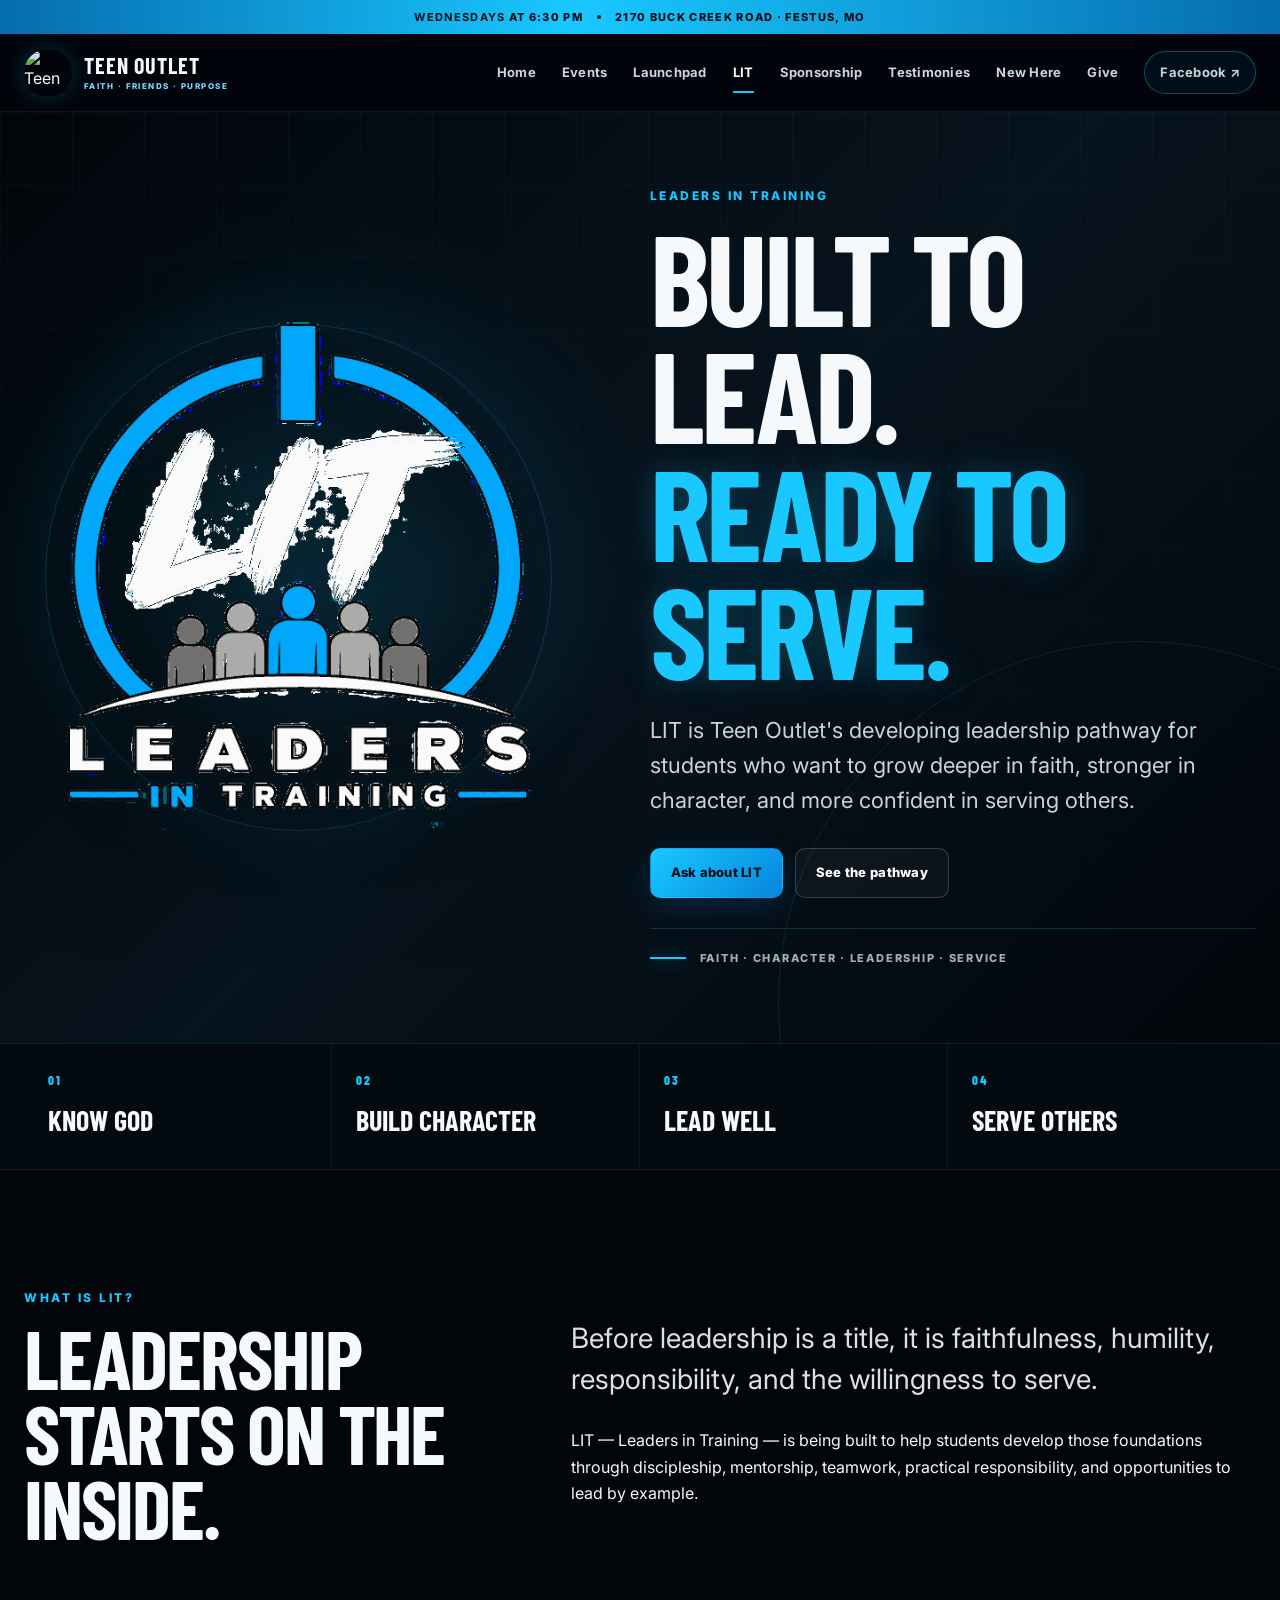
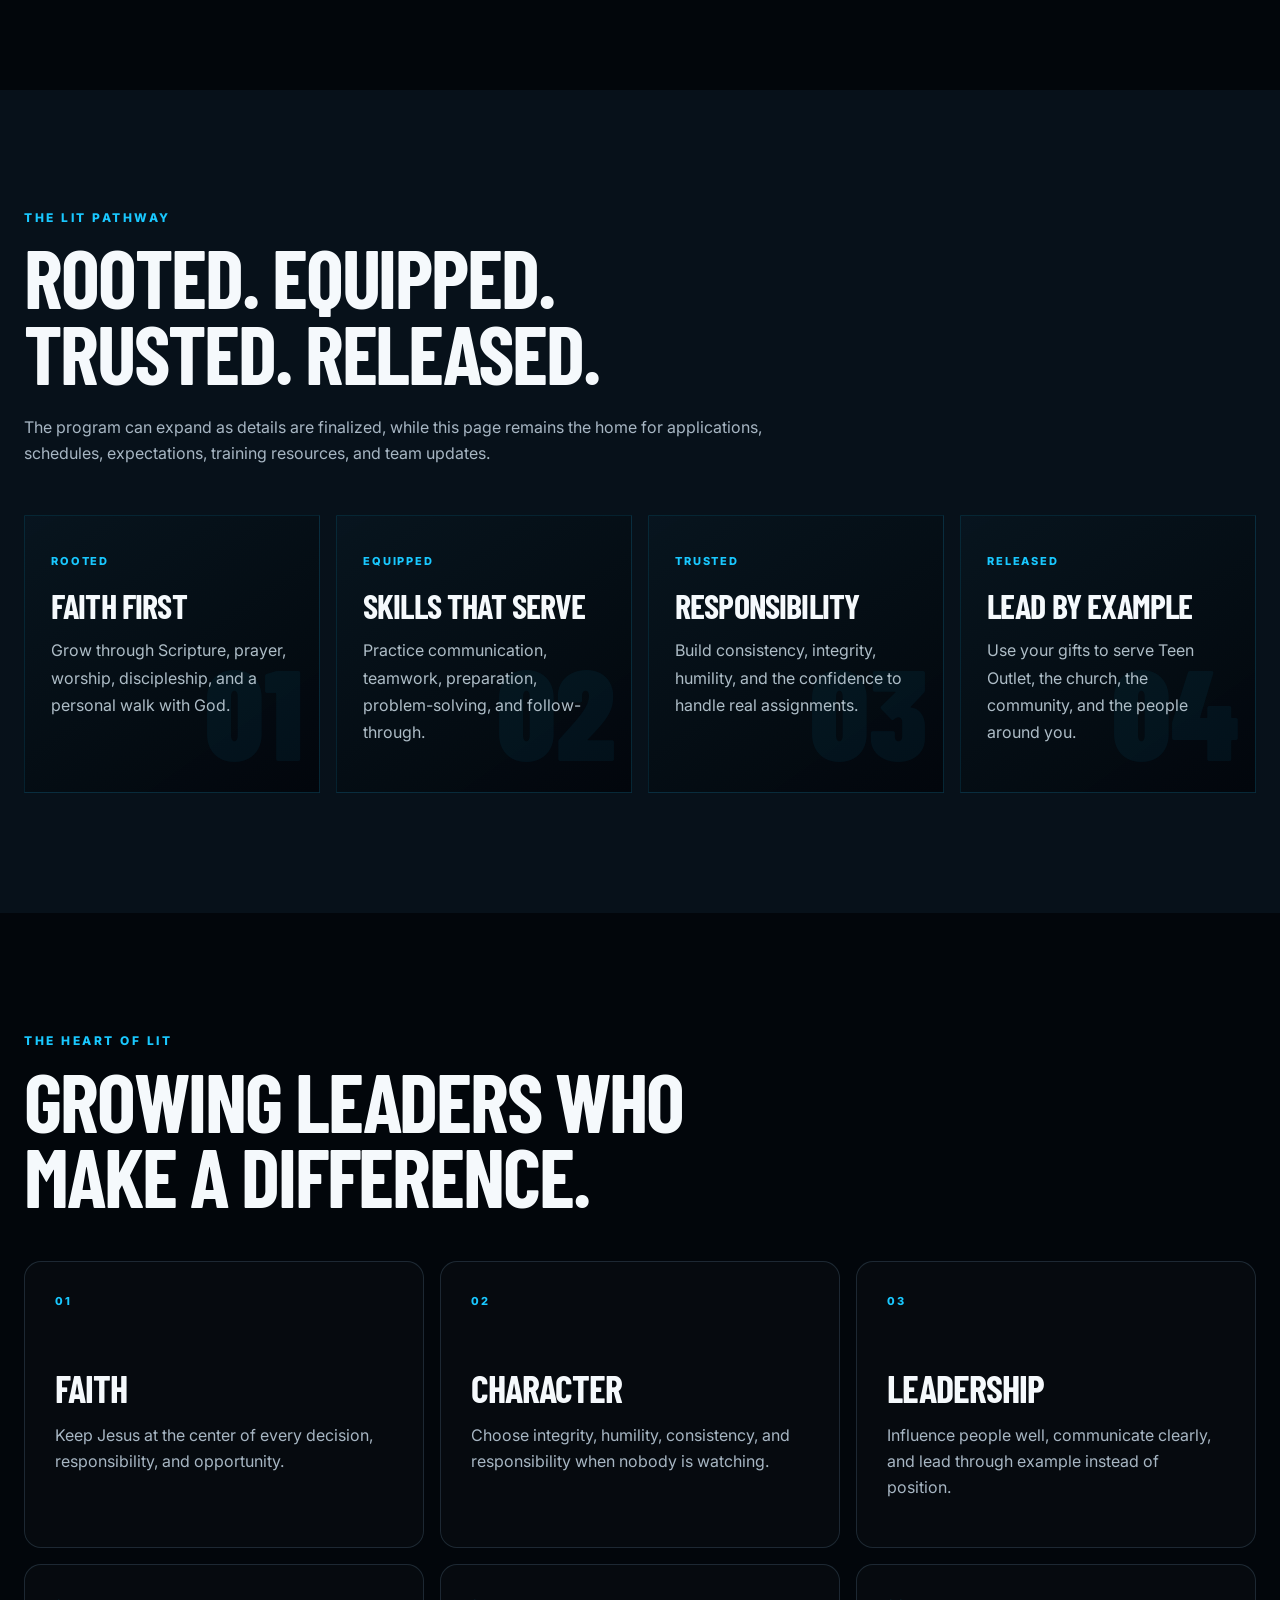
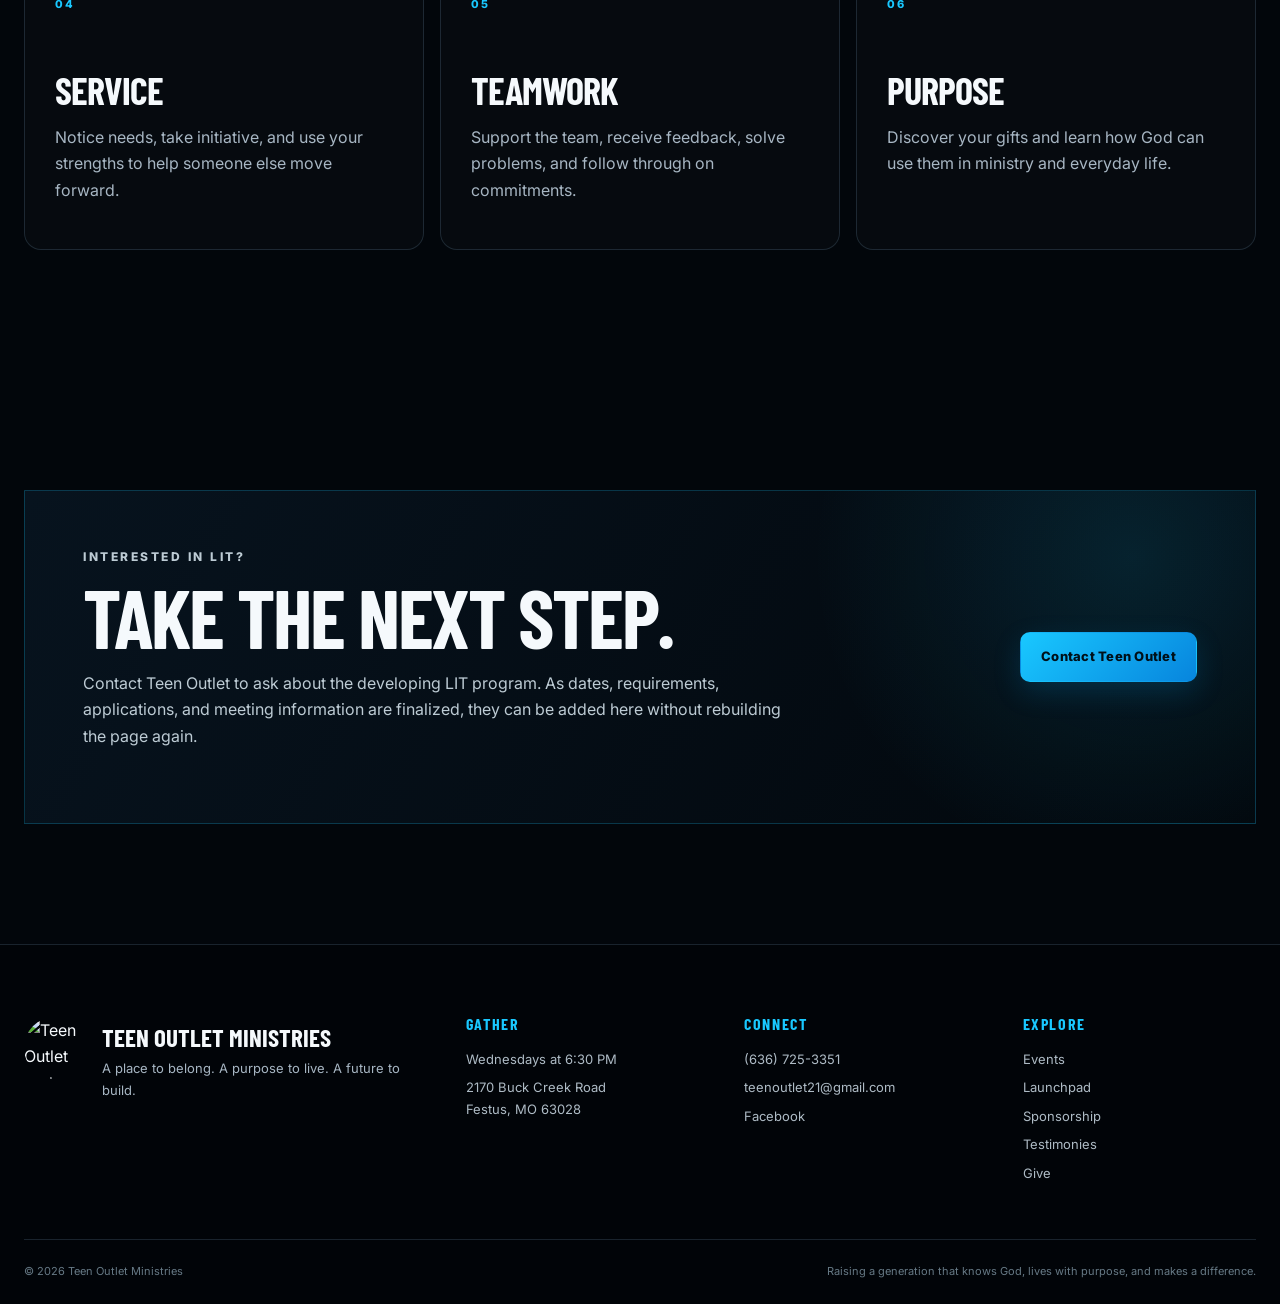
==== commit 4e777de8: "Rebuild LIT page with corrected branding" ====
--- a/lit/index.html
+++ b/lit/index.html
@@ -5,7 +5,7 @@
   <meta name="viewport" content="width=device-width, initial-scale=1">
   <meta name="theme-color" content="#02060b">
   <meta name="color-scheme" content="dark">
-  <meta name="description" content="LIT at Teen Outlet — Leaders in Training.">
+  <meta name="description" content="LIT — Leaders in Training at Teen Outlet Ministries. A developing pathway for faith, character, service, and leadership.">
   <title>LIT | Teen Outlet Ministries</title>
   <link rel="icon" type="image/png" sizes="32x32" href="../assets/icon-32.png">
   <link rel="preconnect" href="https://fonts.googleapis.com">
@@ -13,86 +13,70 @@
   <link href="https://fonts.googleapis.com/css2?family=Barlow+Condensed:wght@600;700;800;900&family=Inter:wght@400;500;600;700;800&display=swap" rel="stylesheet">
   <link rel="stylesheet" href="../styles.css">
   <style>
-    .lit-hero{position:relative;overflow:hidden;background:radial-gradient(circle at 80% 28%,rgba(25,200,255,.12),transparent 30%),linear-gradient(135deg,#02060b 0%,#06101a 55%,#02060b 100%)}
-    .lit-hero-inner{display:grid;grid-template-columns:minmax(0,.95fr) minmax(340px,1.05fr);gap:54px;align-items:center;min-height:650px;padding-block:78px}
-    .lit-copy{max-width:650px}.lit-copy h1{margin-bottom:20px}.lit-copy .leadline{max-width:610px;color:#c9d7e0;font-size:clamp(18px,2vw,22px);line-height:1.55}
-    .lit-identity-bar{display:flex;align-items:center;gap:14px;margin-top:28px;padding-top:18px;border-top:1px solid rgba(25,200,255,.2);color:#9cb0bd;font-size:11px;font-weight:800;letter-spacing:.16em;text-transform:uppercase}.lit-identity-bar span{width:34px;height:2px;background:var(--blue);box-shadow:0 0 16px rgba(25,200,255,.6)}
-    .lit-logo-panel{display:flex;align-items:center;justify-content:center;min-height:440px;padding:22px;background:transparent}
-    .lit-logo-panel img{display:block;width:min(100%,500px);height:auto;object-fit:contain}
-    .lit-intro-mark{display:inline-flex;align-items:center;gap:11px;margin-bottom:18px;padding:8px 13px;border:1px solid rgba(25,200,255,.2);border-radius:999px;background:rgba(25,200,255,.055);font-size:10px;font-weight:800;letter-spacing:.16em;color:#b9d9e8;text-transform:uppercase}.lit-intro-mark:before{content:"LIT";font-family:"Barlow Condensed",sans-serif;font-size:18px;letter-spacing:.03em;color:var(--blue)}
-    @media(max-width:900px){.lit-hero-inner{grid-template-columns:1fr;gap:10px;min-height:auto;padding-block:36px 66px}.lit-logo-panel{order:-1;min-height:auto;padding:0 0 14px}.lit-logo-panel img{width:min(82vw,390px)}.lit-copy h1{font-size:clamp(64px,18vw,104px)}}
-    @media(max-width:520px){.lit-logo-panel img{width:min(84vw,350px)}}
+    .lit-hero{position:relative;isolation:isolate;overflow:hidden;background:radial-gradient(circle at 25% 45%,rgba(25,200,255,.12),transparent 30%),linear-gradient(135deg,#02060b 0%,#07131d 50%,#02060b 100%)}
+    .lit-hero:after{content:"";position:absolute;right:-220px;bottom:-320px;width:720px;height:720px;border:1px solid rgba(25,200,255,.13);border-radius:50%;z-index:-1}
+    .lit-hero-inner{display:grid;grid-template-columns:minmax(360px,.95fr) minmax(0,1.05fr);gap:clamp(38px,6vw,84px);align-items:center;min-height:720px;padding-block:76px}
+    .lit-brand-stage{position:relative;display:grid;place-items:center;min-height:560px}
+    .lit-brand-stage:before,.lit-brand-stage:after{content:"";position:absolute;border-radius:50%;pointer-events:none}
+    .lit-brand-stage:before{width:min(92%,560px);aspect-ratio:1;border:1px solid rgba(25,200,255,.22);box-shadow:0 0 90px rgba(25,200,255,.08),inset 0 0 80px rgba(25,200,255,.04)}
+    .lit-brand-stage:after{width:min(70%,420px);aspect-ratio:1;background:radial-gradient(circle,rgba(25,200,255,.14),transparent 68%);filter:blur(8px)}
+    .lit-brand-image{position:relative;z-index:2;display:block;width:min(100%,520px);height:auto;opacity:0;transform:scale(.98);transition:opacity .35s ease,transform .45s ease;filter:drop-shadow(0 30px 55px rgba(0,0,0,.55))}
+    .lit-brand-fallback{position:absolute;z-index:1;text-align:center;font-family:"Barlow Condensed",sans-serif;font-size:clamp(110px,16vw,190px);font-weight:900;line-height:.7;letter-spacing:-.04em;color:#f5fbff;text-shadow:0 0 28px rgba(25,200,255,.18)}
+    .lit-brand-fallback span{display:block;margin-top:28px;font-family:Inter,sans-serif;font-size:12px;letter-spacing:.36em;color:var(--blue)}
+    .lit-image-ready .lit-brand-image{opacity:1;transform:scale(1)}
+    .lit-image-ready .lit-brand-fallback{opacity:0}
+    .lit-copy{max-width:690px}.lit-copy h1{margin-bottom:24px}.lit-copy .leadline{max-width:620px;color:#c7d5de;font-size:clamp(18px,2vw,22px);line-height:1.6}
+    .lit-actions{display:flex;flex-wrap:wrap;gap:12px;margin-top:30px}
+    .lit-identity{display:flex;align-items:center;gap:14px;margin-top:30px;padding-top:20px;border-top:1px solid rgba(25,200,255,.2);color:#9db1bd;font-size:11px;font-weight:800;letter-spacing:.16em;text-transform:uppercase}.lit-identity i{width:36px;height:2px;background:var(--blue);box-shadow:0 0 16px rgba(25,200,255,.65)}
+    .lit-pillars{border-top:1px solid rgba(25,200,255,.12);border-bottom:1px solid rgba(25,200,255,.12);background:#030a10}
+    .lit-pillar-grid{display:grid;grid-template-columns:repeat(4,1fr)}
+    .lit-pillar{padding:26px 24px;border-right:1px solid rgba(25,200,255,.1)}.lit-pillar:last-child{border-right:0}.lit-pillar span{display:block;color:var(--blue);font-family:"Barlow Condensed",sans-serif;font-size:13px;font-weight:800;letter-spacing:.18em}.lit-pillar strong{display:block;margin-top:5px;font-family:"Barlow Condensed",sans-serif;font-size:28px;text-transform:uppercase}
+    .lit-intro-grid{display:grid;grid-template-columns:minmax(0,.8fr) minmax(0,1.2fr);gap:clamp(34px,7vw,100px);align-items:start}
+    .lit-intro-grid .lead{font-size:clamp(21px,2.4vw,28px);line-height:1.45;color:#e6f1f6}
+    .lit-path{display:grid;grid-template-columns:repeat(4,1fr);gap:16px;margin-top:36px}
+    .lit-step{position:relative;padding:30px 26px;min-height:260px;border:1px solid rgba(25,200,255,.14);background:linear-gradient(145deg,rgba(8,21,31,.94),rgba(2,6,11,.98));overflow:hidden}.lit-step:after{content:attr(data-step);position:absolute;right:16px;bottom:-24px;font-family:"Barlow Condensed",sans-serif;font-size:128px;font-weight:900;color:rgba(25,200,255,.055)}.lit-step span{font-size:11px;font-weight:800;letter-spacing:.17em;color:var(--blue)}.lit-step h3{margin:18px 0 10px;font-family:"Barlow Condensed",sans-serif;font-size:34px;text-transform:uppercase}.lit-step p{position:relative;z-index:1;color:#aebdc7;line-height:1.7}
+    .lit-callout{display:grid;grid-template-columns:1.3fr .7fr;gap:36px;align-items:center;padding:clamp(34px,5vw,58px);border:1px solid rgba(25,200,255,.22);background:radial-gradient(circle at 90% 20%,rgba(25,200,255,.13),transparent 28%),linear-gradient(120deg,#07131e,#02070c)}.lit-callout h2{margin-bottom:14px}.lit-callout p{max-width:720px;color:#bdcbd4}.lit-callout .button{justify-self:end}
+    @media(max-width:980px){.lit-hero-inner{grid-template-columns:1fr;min-height:auto;padding-block:44px 70px}.lit-brand-stage{order:-1;min-height:430px}.lit-brand-image{width:min(82vw,470px)}.lit-copy h1{font-size:clamp(62px,16vw,104px)}.lit-path{grid-template-columns:repeat(2,1fr)}.lit-intro-grid{grid-template-columns:1fr}.lit-pillar-grid{grid-template-columns:repeat(2,1fr)}.lit-pillar:nth-child(2){border-right:0}.lit-pillar:nth-child(-n+2){border-bottom:1px solid rgba(25,200,255,.1)}.lit-callout{grid-template-columns:1fr}.lit-callout .button{justify-self:start}}
+    @media(max-width:600px){.lit-brand-stage{min-height:360px}.lit-brand-image{width:min(88vw,390px)}.lit-brand-stage:before{width:92vw}.lit-path{grid-template-columns:1fr}.lit-pillar-grid{grid-template-columns:1fr}.lit-pillar{border-right:0;border-bottom:1px solid rgba(25,200,255,.1)}.lit-pillar:last-child{border-bottom:0}.lit-callout{padding:30px 24px}}
   </style>
   <script>document.documentElement.classList.remove('no-js');</script>
 </head>
 <body>
-  <div class="site-loader" aria-hidden="true"><div class="loader-mark"><img src="../assets/teen-outlet-logo.jpeg" alt=""></div><span>POWERING ON</span></div>
-  <a class="skip-link" href="#main-content">Skip to content</a>
-  <div class="announcement-bar"><div class="announcement-inner"><span><strong>WEDNESDAYS</strong> AT 6:30 PM</span><span class="announcement-dot"></span><a href="https://www.google.com/maps/search/?api=1&query=2170+Buck+Creek+Road+Festus+MO+63028" target="_blank" rel="noopener">2170 BUCK CREEK ROAD · FESTUS, MO</a></div></div>
-
-  <header class="site-header" data-header>
-    <a class="brand" href="../index.html" aria-label="Teen Outlet home"><img src="../assets/teen-outlet-logo.jpeg" alt="Teen Outlet TO logo"><span class="brand-copy"><strong>TEEN OUTLET</strong><small>FAITH · FRIENDS · PURPOSE</small></span></a>
-    <button class="menu-toggle" type="button" aria-expanded="false" aria-controls="site-nav" aria-label="Open menu"><span></span><span></span><span></span></button>
-    <nav class="site-nav" id="site-nav" aria-label="Primary navigation"><a href="../index.html">Home</a><a href="../events.html">Events</a><a href="../launchpad.html">Launchpad</a><a href="./" class="active">LIT</a><a href="../sponsorship/">Sponsorship</a><a href="../testimonies/">Testimonies</a><a href="../new-here.html">New Here</a><a href="../give.html">Give</a><a class="nav-button" href="https://www.facebook.com/profile.php?id=61590344560767" target="_blank" rel="noopener">Facebook <span aria-hidden="true">↗</span></a></nav>
-  </header>
-
-  <main id="main-content">
-    <section class="lit-hero">
-      <div class="page-hero-grid" aria-hidden="true"></div>
-      <div class="container lit-hero-inner">
-        <div class="lit-copy reveal">
-          <p class="kicker">LEADERS IN TRAINING</p>
-          <h1>RAISING UP<br><em>LEADERS.</em></h1>
-          <p class="leadline">A Teen Outlet leadership pathway for students ready to grow deeper, serve faithfully, and become the kind of leaders who make a difference wherever they go.</p>
-          <div class="lit-identity-bar"><span></span>Teen Outlet Leadership Development</div>
-        </div>
-        <div class="lit-logo-panel reveal reveal-delay-1">
-          <img src="lit-logo-clean.jpg" alt="LIT Leaders in Training logo">
-        </div>
+<div class="site-loader" aria-hidden="true"><div class="loader-mark"><img src="../assets/teen-outlet-logo.jpeg" alt=""></div><span>POWERING ON</span></div>
+<a class="skip-link" href="#main-content">Skip to content</a>
+<div class="announcement-bar"><div class="announcement-inner"><span><strong>WEDNESDAYS</strong> AT 6:30 PM</span><span class="announcement-dot"></span><a href="https://www.google.com/maps/search/?api=1&query=2170+Buck+Creek+Road+Festus+MO+63028" target="_blank" rel="noopener">2170 BUCK CREEK ROAD · FESTUS, MO</a></div></div>
+<header class="site-header" data-header>
+  <a class="brand" href="../index.html" aria-label="Teen Outlet home"><img src="../assets/teen-outlet-logo.jpeg" alt="Teen Outlet TO power-button logo"><span class="brand-copy"><strong>TEEN OUTLET</strong><small>FAITH · FRIENDS · PURPOSE</small></span></a>
+  <button class="menu-toggle" type="button" aria-expanded="false" aria-controls="site-nav" aria-label="Open menu"><span></span><span></span><span></span></button>
+  <nav class="site-nav" id="site-nav" aria-label="Primary navigation"><a href="../index.html">Home</a><a href="../events.html">Events</a><a href="../launchpad.html">Launchpad</a><a href="./" class="active">LIT</a><a href="../sponsorship/">Sponsorship</a><a href="../testimonies/">Testimonies</a><a href="../new-here.html">New Here</a><a href="../give.html">Give</a><a class="nav-button" href="https://www.facebook.com/profile.php?id=61590344560767" target="_blank" rel="noopener">Facebook <span aria-hidden="true">↗</span></a></nav>
+</header>
+<main id="main-content">
+  <section class="lit-hero">
+    <div class="page-hero-grid" aria-hidden="true"></div>
+    <div class="container lit-hero-inner">
+      <div class="lit-brand-stage reveal">
+        <div class="lit-brand-fallback" aria-hidden="true">LIT<span>LEADERS IN TRAINING</span></div>
+        <img class="lit-brand-image" id="lit-brand-image" alt="LIT Leaders in Training logo" width="586" height="600">
       </div>
-    </section>
-
-    <section class="section">
-      <div class="container launch-intro-grid">
-        <div class="section-copy reveal"><div class="lit-intro-mark">Leaders in Training</div><p class="kicker">WHAT IS LIT?</p><h2>Leadership starts with character.</h2></div>
-        <div class="reveal reveal-delay-1"><p class="lead">LIT — Leaders in Training — is a developing Teen Outlet opportunity designed to help students grow in faith, responsibility, teamwork, and leadership.</p><p>This is our starting point. As LIT develops, we can add program details, applications, meeting times, expectations, team roles, mentors, photos, and resources.</p></div>
+      <div class="lit-copy reveal reveal-delay-1">
+        <p class="kicker">LEADERS IN TRAINING</p>
+        <h1>BUILT TO LEAD.<br><em>READY TO SERVE.</em></h1>
+        <p class="leadline">LIT is Teen Outlet's developing leadership pathway for students who want to grow deeper in faith, stronger in character, and more confident in serving others.</p>
+        <div class="lit-actions"><a class="button button-primary" href="mailto:teenoutlet21@gmail.com?subject=LIT%20Interest">Ask about LIT</a><a class="button button-secondary" href="#pathway">See the pathway</a></div>
+        <div class="lit-identity"><i></i>Faith · Character · Leadership · Service</div>
       </div>
-    </section>
-
-    <section class="section pathways-section">
-      <div class="container">
-        <div class="section-heading reveal"><p class="kicker">THE HEART OF LIT</p><h2>Grow from the inside out.</h2></div>
-        <div class="pathways-grid">
-          <article class="pathway-card reveal"><span>01</span><h3>Faith</h3><p>Grow through prayer, Scripture, worship, and discipleship.</p></article>
-          <article class="pathway-card reveal reveal-delay-1"><span>02</span><h3>Character</h3><p>Develop consistency, humility, responsibility, and integrity.</p></article>
-          <article class="pathway-card reveal reveal-delay-2"><span>03</span><h3>Leadership</h3><p>Learn to influence others well and lead by example.</p></article>
-          <article class="pathway-card reveal"><span>04</span><h3>Service</h3><p>Find practical ways to serve Teen Outlet, the church, and community.</p></article>
-          <article class="pathway-card reveal reveal-delay-1"><span>05</span><h3>Teamwork</h3><p>Learn to support a team, solve problems, and follow through.</p></article>
-          <article class="pathway-card reveal reveal-delay-2"><span>06</span><h3>Purpose</h3><p>Discover strengths, gifts, and opportunities to make a difference.</p></article>
-        </div>
-      </div>
-    </section>
-
-    <section class="section launch-actions-section">
-      <div class="container launch-actions-grid">
-        <article class="action-panel reveal"><p class="kicker">INTERESTED IN LIT?</p><h2>Take the next step.</h2><p>Contact Teen Outlet to learn more as the LIT program develops.</p><a class="button button-primary" href="mailto:teenoutlet21@gmail.com?subject=LIT%20Interest">Ask about LIT</a></article>
-        <article class="action-panel action-panel-blue reveal reveal-delay-1"><p class="kicker">MORE COMING</p><h2>Built to grow.</h2><p>Applications, training information, schedules, photos, and resources can be added here later.</p></article>
-      </div>
-    </section>
-  </main>
-
-  <footer class="site-footer">
-    <div class="footer-grid">
-      <div class="footer-brand"><img src="../assets/teen-outlet-logo.jpeg" alt="Teen Outlet TO logo"><div><strong>Teen Outlet Ministries</strong><span>A place to belong. A purpose to live. A future to build.</span></div></div>
-      <div class="footer-column"><h2>Gather</h2><p>Wednesdays at 6:30 PM</p><p>2170 Buck Creek Road<br>Festus, MO 63028</p></div>
-      <div class="footer-column"><h2>Connect</h2><a href="tel:+16367253351">(636) 725-3351</a><a href="mailto:teenoutlet21@gmail.com">teenoutlet21@gmail.com</a></div>
-      <div class="footer-column"><h2>Explore</h2><a href="../events.html">Events</a><a href="../launchpad.html">Launchpad</a><a href="../sponsorship/">Sponsorship</a><a href="../testimonies/">Testimonies</a><a href="../give.html">Give</a></div>
     </div>
-    <div class="footer-bottom"><span>© <span data-current-year>2026</span> Teen Outlet Ministries</span><span>Raising a generation that knows God, lives with purpose, and makes a difference.</span></div>
-  </footer>
-
-  <div class="toast" role="status" aria-live="polite" data-toast></div>
-  <script src="../site-config.js"></script>
-  <script src="../app.js"></script>
+  </section>
+  <section class="lit-pillars" aria-label="LIT focus areas"><div class="container lit-pillar-grid"><div class="lit-pillar"><span>01</span><strong>Know God</strong></div><div class="lit-pillar"><span>02</span><strong>Build Character</strong></div><div class="lit-pillar"><span>03</span><strong>Lead Well</strong></div><div class="lit-pillar"><span>04</span><strong>Serve Others</strong></div></div></section>
+  <section class="section"><div class="container lit-intro-grid"><div class="section-copy reveal"><p class="kicker">WHAT IS LIT?</p><h2>Leadership starts on the inside.</h2></div><div class="reveal reveal-delay-1"><p class="lead">Before leadership is a title, it is faithfulness, humility, responsibility, and the willingness to serve.</p><p>LIT — Leaders in Training — is being built to help students develop those foundations through discipleship, mentorship, teamwork, practical responsibility, and opportunities to lead by example.</p></div></div></section>
+  <section class="section pathways-section" id="pathway"><div class="container"><div class="section-heading reveal"><p class="kicker">THE LIT PATHWAY</p><h2>Rooted. Equipped. Trusted. Released.</h2><p>The program can expand as details are finalized, while this page remains the home for applications, schedules, expectations, training resources, and team updates.</p></div><div class="lit-path"><article class="lit-step reveal" data-step="01"><span>ROOTED</span><h3>Faith first</h3><p>Grow through Scripture, prayer, worship, discipleship, and a personal walk with God.</p></article><article class="lit-step reveal reveal-delay-1" data-step="02"><span>EQUIPPED</span><h3>Skills that serve</h3><p>Practice communication, teamwork, preparation, problem-solving, and follow-through.</p></article><article class="lit-step reveal reveal-delay-2" data-step="03"><span>TRUSTED</span><h3>Responsibility</h3><p>Build consistency, integrity, humility, and the confidence to handle real assignments.</p></article><article class="lit-step reveal" data-step="04"><span>RELEASED</span><h3>Lead by example</h3><p>Use your gifts to serve Teen Outlet, the church, the community, and the people around you.</p></article></div></div></section>
+  <section class="section"><div class="container"><div class="section-heading reveal"><p class="kicker">THE HEART OF LIT</p><h2>Growing leaders who make a difference.</h2></div><div class="pathways-grid"><article class="pathway-card reveal"><span>01</span><h3>Faith</h3><p>Keep Jesus at the center of every decision, responsibility, and opportunity.</p></article><article class="pathway-card reveal reveal-delay-1"><span>02</span><h3>Character</h3><p>Choose integrity, humility, consistency, and responsibility when nobody is watching.</p></article><article class="pathway-card reveal reveal-delay-2"><span>03</span><h3>Leadership</h3><p>Influence people well, communicate clearly, and lead through example instead of position.</p></article><article class="pathway-card reveal"><span>04</span><h3>Service</h3><p>Notice needs, take initiative, and use your strengths to help someone else move forward.</p></article><article class="pathway-card reveal reveal-delay-1"><span>05</span><h3>Teamwork</h3><p>Support the team, receive feedback, solve problems, and follow through on commitments.</p></article><article class="pathway-card reveal reveal-delay-2"><span>06</span><h3>Purpose</h3><p>Discover your gifts and learn how God can use them in ministry and everyday life.</p></article></div></div></section>
+  <section class="section"><div class="container"><div class="lit-callout reveal"><div><p class="kicker">INTERESTED IN LIT?</p><h2>Take the next step.</h2><p>Contact Teen Outlet to ask about the developing LIT program. As dates, requirements, applications, and meeting information are finalized, they can be added here without rebuilding the page again.</p></div><a class="button button-primary" href="mailto:teenoutlet21@gmail.com?subject=LIT%20Interest">Contact Teen Outlet</a></div></div></section>
+</main>
+<footer class="site-footer"><div class="footer-grid"><div class="footer-brand"><img src="../assets/teen-outlet-logo.jpeg" alt="Teen Outlet TO logo"><div><strong>Teen Outlet Ministries</strong><span>A place to belong. A purpose to live. A future to build.</span></div></div><div class="footer-column"><h2>Gather</h2><p>Wednesdays at 6:30 PM</p><p>2170 Buck Creek Road<br>Festus, MO 63028</p></div><div class="footer-column"><h2>Connect</h2><a href="tel:+16367253351">(636) 725-3351</a><a href="mailto:teenoutlet21@gmail.com">teenoutlet21@gmail.com</a><a href="https://www.facebook.com/profile.php?id=61590344560767" target="_blank" rel="noopener">Facebook</a></div><div class="footer-column"><h2>Explore</h2><a href="../events.html">Events</a><a href="../launchpad.html">Launchpad</a><a href="../sponsorship/">Sponsorship</a><a href="../testimonies/">Testimonies</a><a href="../give.html">Give</a></div></div><div class="footer-bottom"><span>© <span data-current-year>2026</span> Teen Outlet Ministries</span><span>Raising a generation that knows God, lives with purpose, and makes a difference.</span></div></footer>
+<div class="toast" role="status" aria-live="polite" data-toast></div>
+<script src="final-data-01.js"></script><script src="final-data-02.js"></script><script src="final-data-03.js"></script>
+<script>(function(){var img=document.getElementById('lit-brand-image');var parts=window.__LIT_IMAGE_PARTS||[];if(img&&parts.length===3&&parts.every(Boolean)){img.onload=function(){document.documentElement.classList.add('lit-image-ready');};img.src='data:image/png;base64,'+parts.join('');}})();</script>
+<script src="../site-config.js"></script><script src="../app.js"></script>
 </body>
 </html>
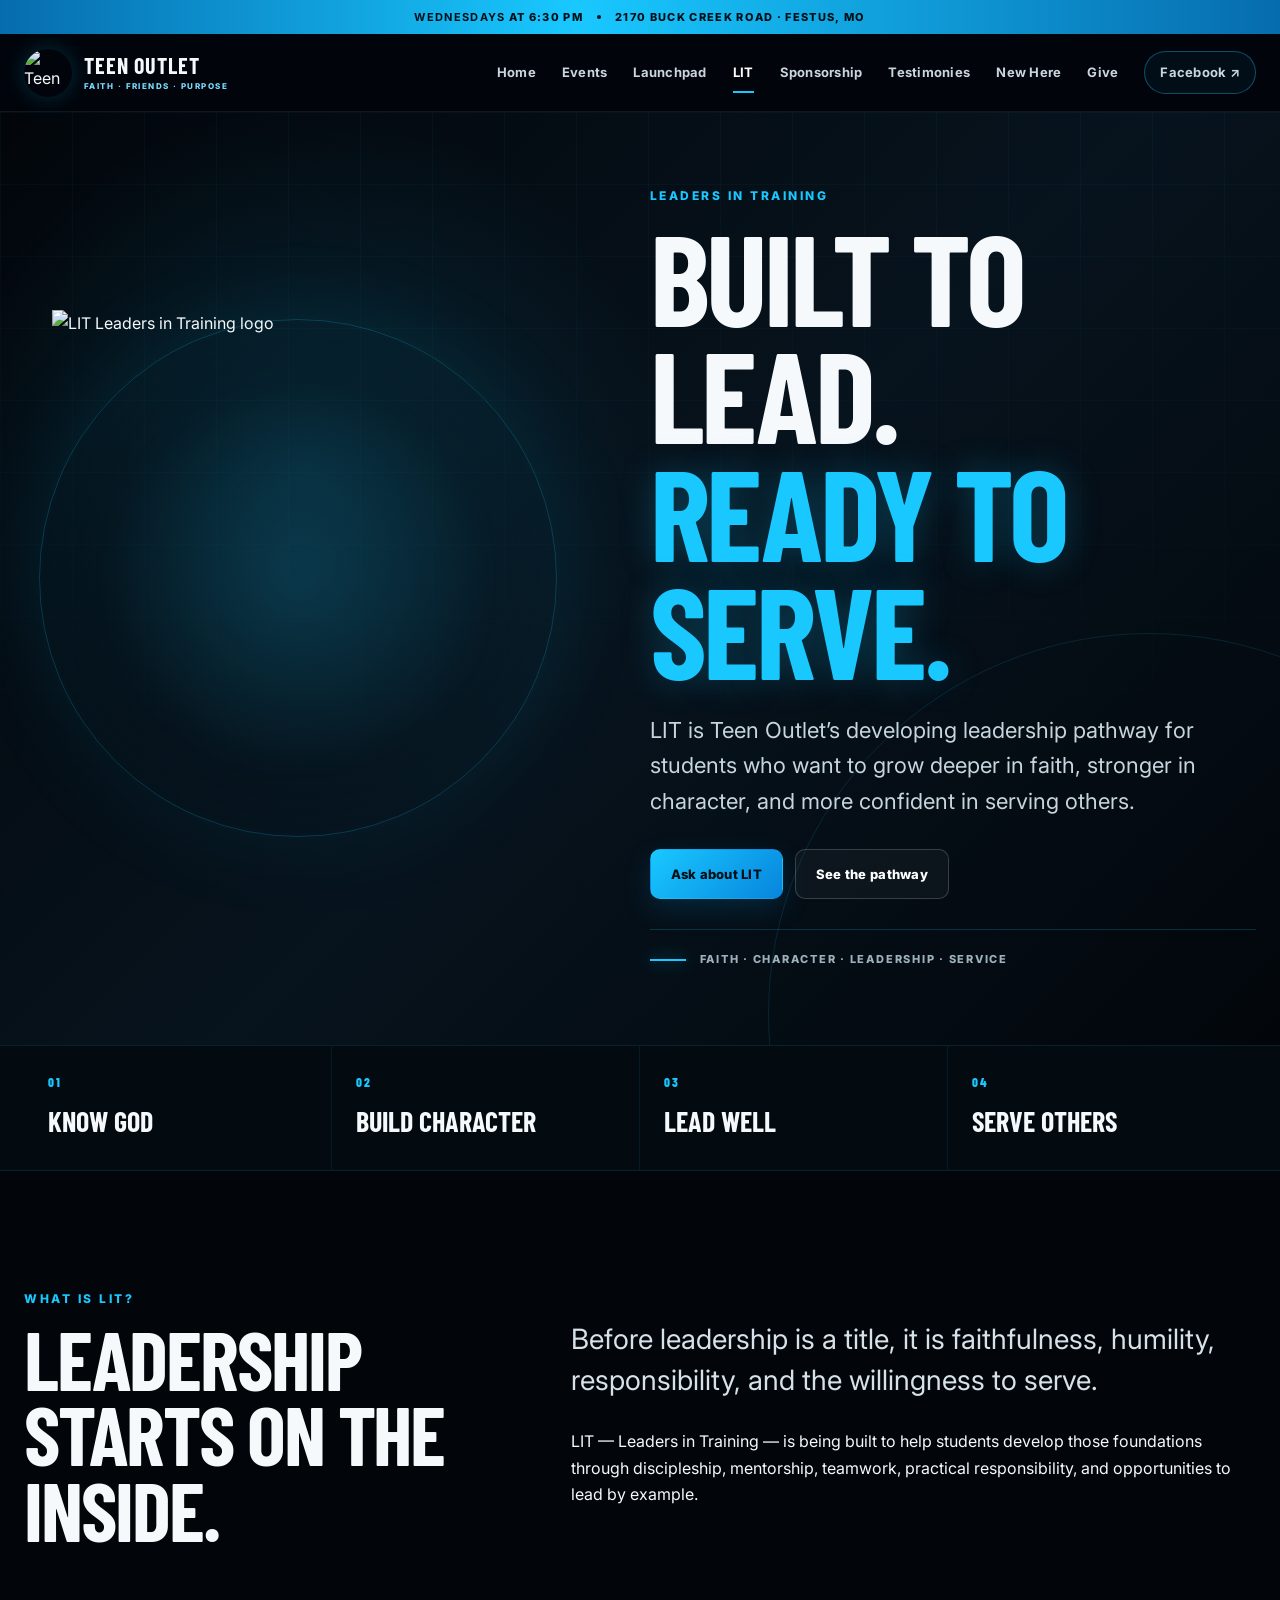
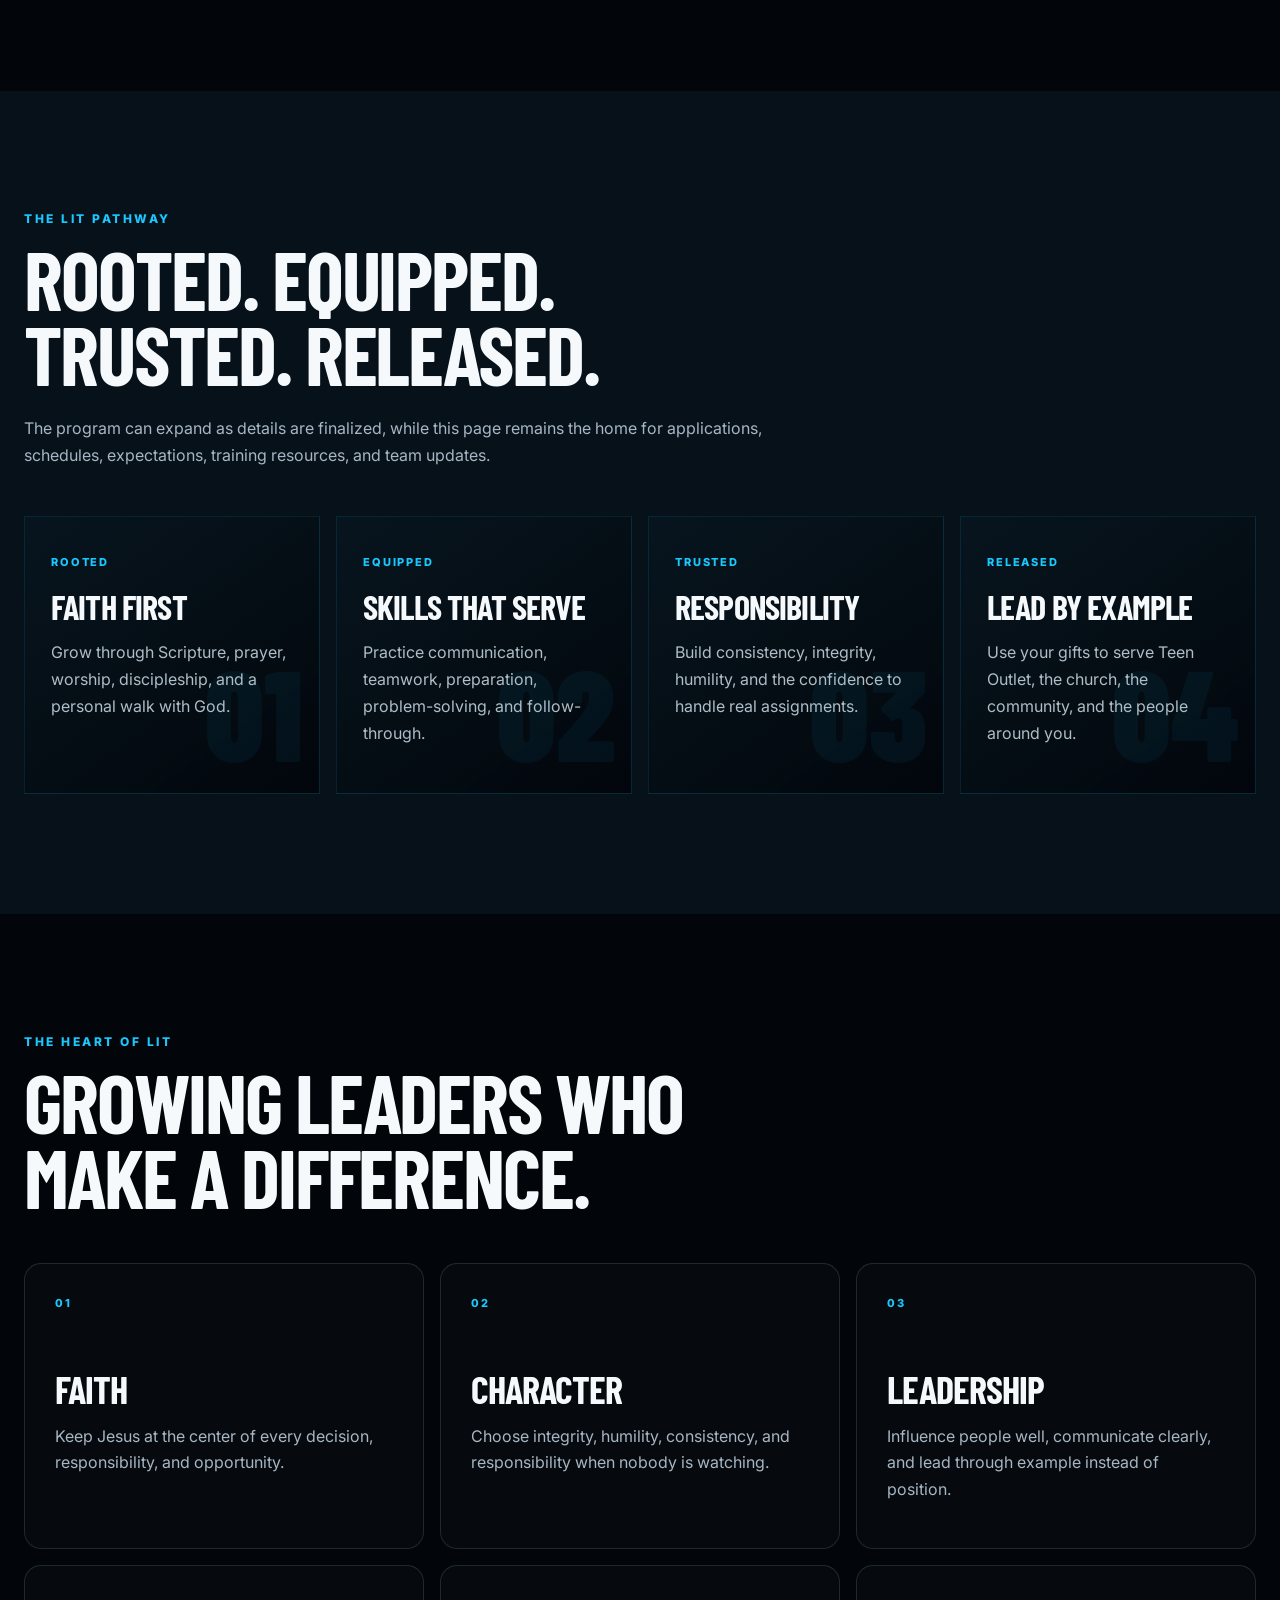
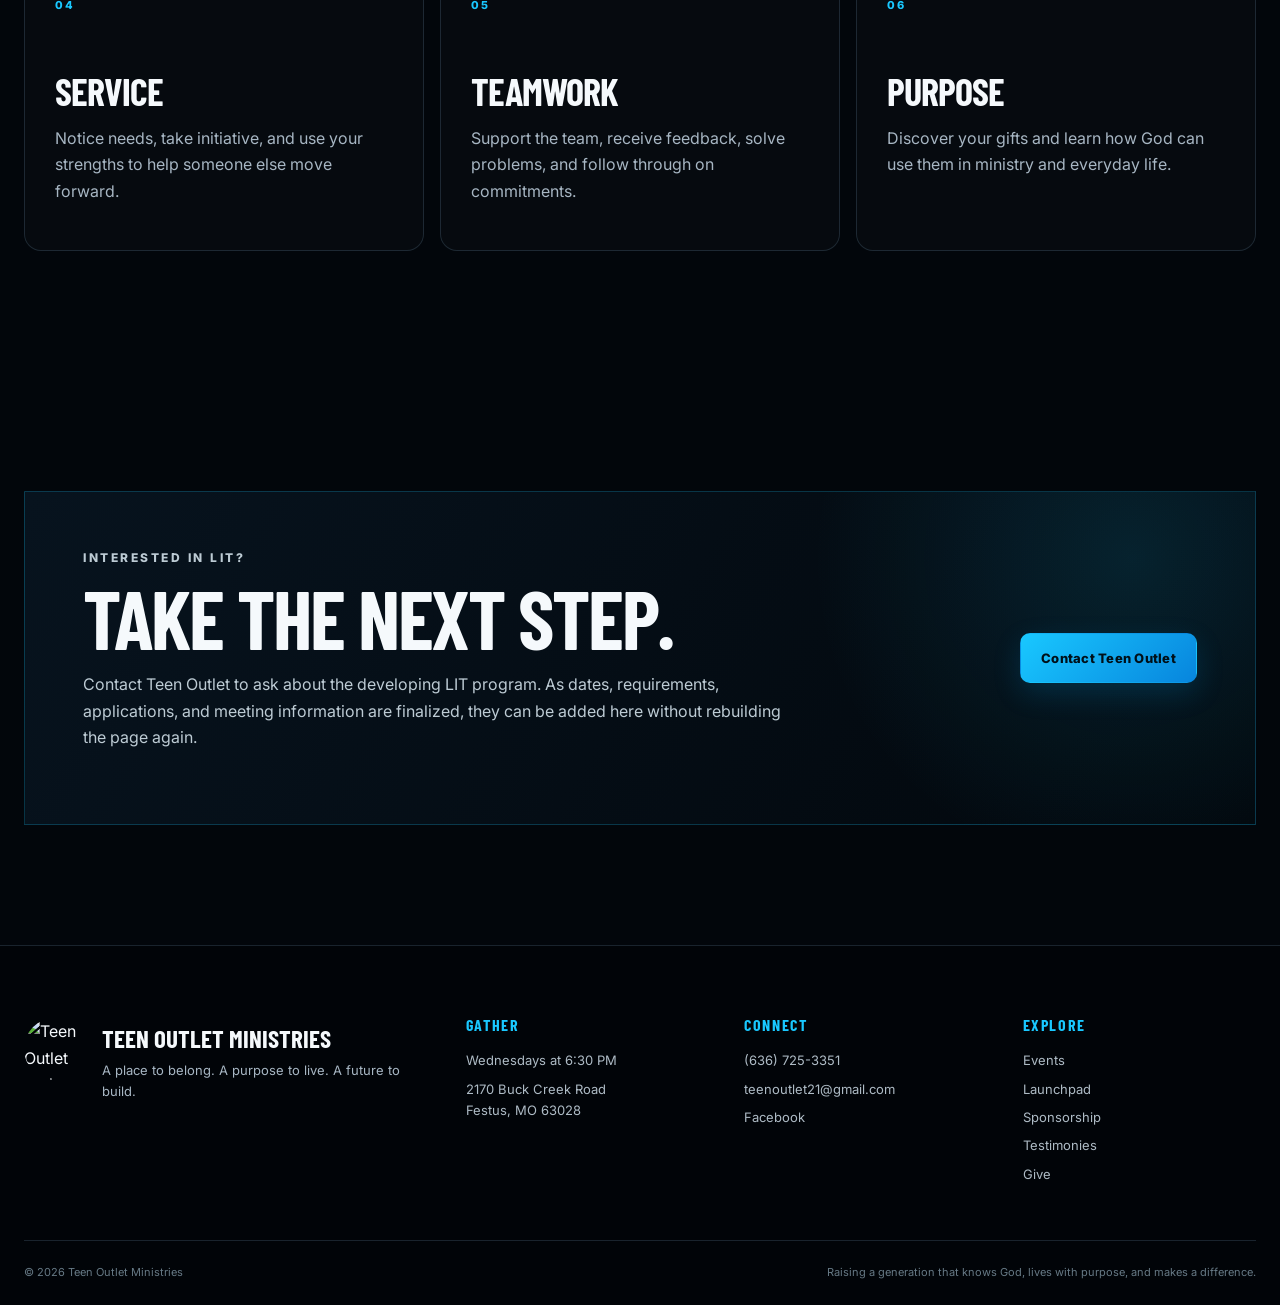
==== commit b9ed18d4: "Rebuild LIT page with exact clear branding" ====
--- a/lit/index.html
+++ b/lit/index.html
@@ -5,7 +5,7 @@
   <meta name="viewport" content="width=device-width, initial-scale=1">
   <meta name="theme-color" content="#02060b">
   <meta name="color-scheme" content="dark">
-  <meta name="description" content="LIT — Leaders in Training at Teen Outlet Ministries. A developing pathway for faith, character, service, and leadership.">
+  <meta name="description" content="LIT — Leaders in Training at Teen Outlet Ministries. A developing pathway for faith, character, leadership, and service.">
   <title>LIT | Teen Outlet Ministries</title>
   <link rel="icon" type="image/png" sizes="32x32" href="../assets/icon-32.png">
   <link rel="preconnect" href="https://fonts.googleapis.com">
@@ -13,19 +13,15 @@
   <link href="https://fonts.googleapis.com/css2?family=Barlow+Condensed:wght@600;700;800;900&family=Inter:wght@400;500;600;700;800&display=swap" rel="stylesheet">
   <link rel="stylesheet" href="../styles.css">
   <style>
-    .lit-hero{position:relative;isolation:isolate;overflow:hidden;background:radial-gradient(circle at 25% 45%,rgba(25,200,255,.12),transparent 30%),linear-gradient(135deg,#02060b 0%,#07131d 50%,#02060b 100%)}
-    .lit-hero:after{content:"";position:absolute;right:-220px;bottom:-320px;width:720px;height:720px;border:1px solid rgba(25,200,255,.13);border-radius:50%;z-index:-1}
-    .lit-hero-inner{display:grid;grid-template-columns:minmax(360px,.95fr) minmax(0,1.05fr);gap:clamp(38px,6vw,84px);align-items:center;min-height:720px;padding-block:76px}
-    .lit-brand-stage{position:relative;display:grid;place-items:center;min-height:560px}
-    .lit-brand-stage:before,.lit-brand-stage:after{content:"";position:absolute;border-radius:50%;pointer-events:none}
-    .lit-brand-stage:before{width:min(92%,560px);aspect-ratio:1;border:1px solid rgba(25,200,255,.22);box-shadow:0 0 90px rgba(25,200,255,.08),inset 0 0 80px rgba(25,200,255,.04)}
-    .lit-brand-stage:after{width:min(70%,420px);aspect-ratio:1;background:radial-gradient(circle,rgba(25,200,255,.14),transparent 68%);filter:blur(8px)}
-    .lit-brand-image{position:relative;z-index:2;display:block;width:min(100%,520px);height:auto;opacity:0;transform:scale(.98);transition:opacity .35s ease,transform .45s ease;filter:drop-shadow(0 30px 55px rgba(0,0,0,.55))}
-    .lit-brand-fallback{position:absolute;z-index:1;text-align:center;font-family:"Barlow Condensed",sans-serif;font-size:clamp(110px,16vw,190px);font-weight:900;line-height:.7;letter-spacing:-.04em;color:#f5fbff;text-shadow:0 0 28px rgba(25,200,255,.18)}
-    .lit-brand-fallback span{display:block;margin-top:28px;font-family:Inter,sans-serif;font-size:12px;letter-spacing:.36em;color:var(--blue)}
-    .lit-image-ready .lit-brand-image{opacity:1;transform:scale(1)}
-    .lit-image-ready .lit-brand-fallback{opacity:0}
-    .lit-copy{max-width:690px}.lit-copy h1{margin-bottom:24px}.lit-copy .leadline{max-width:620px;color:#c7d5de;font-size:clamp(18px,2vw,22px);line-height:1.6}
+    .lit-hero{position:relative;isolation:isolate;overflow:hidden;background:radial-gradient(circle at 24% 38%,rgba(25,200,255,.14),transparent 32%),linear-gradient(135deg,#02060b 0%,#07131d 52%,#02060b 100%)}
+    .lit-hero:after{content:"";position:absolute;right:-250px;bottom:-350px;width:760px;height:760px;border:1px solid rgba(25,200,255,.13);border-radius:50%;z-index:-1}
+    .lit-hero-inner{display:grid;grid-template-columns:minmax(360px,.95fr) minmax(0,1.05fr);gap:clamp(42px,6vw,88px);align-items:center;min-height:720px;padding-block:76px}
+    .lit-logo-stage{position:relative;display:grid;place-items:center;min-height:570px;padding:28px}
+    .lit-logo-stage:before,.lit-logo-stage:after{content:"";position:absolute;border-radius:50%;pointer-events:none}
+    .lit-logo-stage:before{width:min(94%,585px);aspect-ratio:1;border:1px solid rgba(25,200,255,.22);box-shadow:0 0 100px rgba(25,200,255,.08),inset 0 0 90px rgba(25,200,255,.04)}
+    .lit-logo-stage:after{width:min(72%,445px);aspect-ratio:1;background:radial-gradient(circle,rgba(25,200,255,.14),transparent 70%);filter:blur(10px)}
+    .lit-logo{position:relative;z-index:2;display:block;width:min(100%,560px);height:auto;object-fit:contain;image-rendering:auto;filter:none}
+    .lit-copy{max-width:690px}.lit-copy h1{margin-bottom:24px}.lit-copy .leadline{max-width:630px;color:#c7d5de;font-size:clamp(18px,2vw,22px);line-height:1.62}
     .lit-actions{display:flex;flex-wrap:wrap;gap:12px;margin-top:30px}
     .lit-identity{display:flex;align-items:center;gap:14px;margin-top:30px;padding-top:20px;border-top:1px solid rgba(25,200,255,.2);color:#9db1bd;font-size:11px;font-weight:800;letter-spacing:.16em;text-transform:uppercase}.lit-identity i{width:36px;height:2px;background:var(--blue);box-shadow:0 0 16px rgba(25,200,255,.65)}
     .lit-pillars{border-top:1px solid rgba(25,200,255,.12);border-bottom:1px solid rgba(25,200,255,.12);background:#030a10}
@@ -36,8 +32,8 @@
     .lit-path{display:grid;grid-template-columns:repeat(4,1fr);gap:16px;margin-top:36px}
     .lit-step{position:relative;padding:30px 26px;min-height:260px;border:1px solid rgba(25,200,255,.14);background:linear-gradient(145deg,rgba(8,21,31,.94),rgba(2,6,11,.98));overflow:hidden}.lit-step:after{content:attr(data-step);position:absolute;right:16px;bottom:-24px;font-family:"Barlow Condensed",sans-serif;font-size:128px;font-weight:900;color:rgba(25,200,255,.055)}.lit-step span{font-size:11px;font-weight:800;letter-spacing:.17em;color:var(--blue)}.lit-step h3{margin:18px 0 10px;font-family:"Barlow Condensed",sans-serif;font-size:34px;text-transform:uppercase}.lit-step p{position:relative;z-index:1;color:#aebdc7;line-height:1.7}
     .lit-callout{display:grid;grid-template-columns:1.3fr .7fr;gap:36px;align-items:center;padding:clamp(34px,5vw,58px);border:1px solid rgba(25,200,255,.22);background:radial-gradient(circle at 90% 20%,rgba(25,200,255,.13),transparent 28%),linear-gradient(120deg,#07131e,#02070c)}.lit-callout h2{margin-bottom:14px}.lit-callout p{max-width:720px;color:#bdcbd4}.lit-callout .button{justify-self:end}
-    @media(max-width:980px){.lit-hero-inner{grid-template-columns:1fr;min-height:auto;padding-block:44px 70px}.lit-brand-stage{order:-1;min-height:430px}.lit-brand-image{width:min(82vw,470px)}.lit-copy h1{font-size:clamp(62px,16vw,104px)}.lit-path{grid-template-columns:repeat(2,1fr)}.lit-intro-grid{grid-template-columns:1fr}.lit-pillar-grid{grid-template-columns:repeat(2,1fr)}.lit-pillar:nth-child(2){border-right:0}.lit-pillar:nth-child(-n+2){border-bottom:1px solid rgba(25,200,255,.1)}.lit-callout{grid-template-columns:1fr}.lit-callout .button{justify-self:start}}
-    @media(max-width:600px){.lit-brand-stage{min-height:360px}.lit-brand-image{width:min(88vw,390px)}.lit-brand-stage:before{width:92vw}.lit-path{grid-template-columns:1fr}.lit-pillar-grid{grid-template-columns:1fr}.lit-pillar{border-right:0;border-bottom:1px solid rgba(25,200,255,.1)}.lit-pillar:last-child{border-bottom:0}.lit-callout{padding:30px 24px}}
+    @media(max-width:980px){.lit-hero-inner{grid-template-columns:1fr;min-height:auto;padding-block:42px 70px}.lit-logo-stage{order:-1;min-height:470px;padding:10px}.lit-logo{width:min(86vw,520px)}.lit-copy h1{font-size:clamp(62px,16vw,104px)}.lit-path{grid-template-columns:repeat(2,1fr)}.lit-intro-grid{grid-template-columns:1fr}.lit-pillar-grid{grid-template-columns:repeat(2,1fr)}.lit-pillar:nth-child(2){border-right:0}.lit-pillar:nth-child(-n+2){border-bottom:1px solid rgba(25,200,255,.1)}.lit-callout{grid-template-columns:1fr}.lit-callout .button{justify-self:start}}
+    @media(max-width:600px){.lit-logo-stage{min-height:390px}.lit-logo{width:min(90vw,430px)}.lit-logo-stage:before{width:92vw}.lit-path{grid-template-columns:1fr}.lit-pillar-grid{grid-template-columns:1fr}.lit-pillar{border-right:0;border-bottom:1px solid rgba(25,200,255,.1)}.lit-pillar:last-child{border-bottom:0}.lit-callout{padding:30px 24px}}
   </style>
   <script>document.documentElement.classList.remove('no-js');</script>
 </head>
@@ -54,14 +50,13 @@
   <section class="lit-hero">
     <div class="page-hero-grid" aria-hidden="true"></div>
     <div class="container lit-hero-inner">
-      <div class="lit-brand-stage reveal">
-        <div class="lit-brand-fallback" aria-hidden="true">LIT<span>LEADERS IN TRAINING</span></div>
-        <img class="lit-brand-image" id="lit-brand-image" alt="LIT Leaders in Training logo" width="586" height="600">
+      <div class="lit-logo-stage reveal">
+        <img class="lit-logo" id="lit-logo-image" alt="LIT Leaders in Training logo" width="700" height="762" decoding="sync">
       </div>
       <div class="lit-copy reveal reveal-delay-1">
         <p class="kicker">LEADERS IN TRAINING</p>
         <h1>BUILT TO LEAD.<br><em>READY TO SERVE.</em></h1>
-        <p class="leadline">LIT is Teen Outlet's developing leadership pathway for students who want to grow deeper in faith, stronger in character, and more confident in serving others.</p>
+        <p class="leadline">LIT is Teen Outlet’s developing leadership pathway for students who want to grow deeper in faith, stronger in character, and more confident in serving others.</p>
         <div class="lit-actions"><a class="button button-primary" href="mailto:teenoutlet21@gmail.com?subject=LIT%20Interest">Ask about LIT</a><a class="button button-secondary" href="#pathway">See the pathway</a></div>
         <div class="lit-identity"><i></i>Faith · Character · Leadership · Service</div>
       </div>
@@ -75,8 +70,8 @@
 </main>
 <footer class="site-footer"><div class="footer-grid"><div class="footer-brand"><img src="../assets/teen-outlet-logo.jpeg" alt="Teen Outlet TO logo"><div><strong>Teen Outlet Ministries</strong><span>A place to belong. A purpose to live. A future to build.</span></div></div><div class="footer-column"><h2>Gather</h2><p>Wednesdays at 6:30 PM</p><p>2170 Buck Creek Road<br>Festus, MO 63028</p></div><div class="footer-column"><h2>Connect</h2><a href="tel:+16367253351">(636) 725-3351</a><a href="mailto:teenoutlet21@gmail.com">teenoutlet21@gmail.com</a><a href="https://www.facebook.com/profile.php?id=61590344560767" target="_blank" rel="noopener">Facebook</a></div><div class="footer-column"><h2>Explore</h2><a href="../events.html">Events</a><a href="../launchpad.html">Launchpad</a><a href="../sponsorship/">Sponsorship</a><a href="../testimonies/">Testimonies</a><a href="../give.html">Give</a></div></div><div class="footer-bottom"><span>© <span data-current-year>2026</span> Teen Outlet Ministries</span><span>Raising a generation that knows God, lives with purpose, and makes a difference.</span></div></footer>
 <div class="toast" role="status" aria-live="polite" data-toast></div>
-<script src="final-data-01.js"></script><script src="final-data-02.js"></script><script src="final-data-03.js"></script>
-<script>(function(){var img=document.getElementById('lit-brand-image');var parts=window.__LIT_IMAGE_PARTS||[];if(img&&parts.length===3&&parts.every(Boolean)){img.onload=function(){document.documentElement.classList.add('lit-image-ready');};img.src='data:image/png;base64,'+parts.join('');}})();</script>
+<script src="lit-hd-2026-01.js"></script><script src="lit-hd-2026-02.js"></script><script src="lit-hd-2026-03.js"></script><script src="lit-hd-2026-04.js"></script><script src="lit-hd-2026-05.js"></script>
+<script>(function(){var img=document.getElementById('lit-logo-image');var parts=window.__LIT_HD_2026||[];if(img&&parts.length===5&&parts.every(Boolean)){img.src='data:image/webp;base64,'+parts.join('');}})();</script>
 <script src="../site-config.js"></script><script src="../app.js"></script>
 </body>
-</html>+</html>
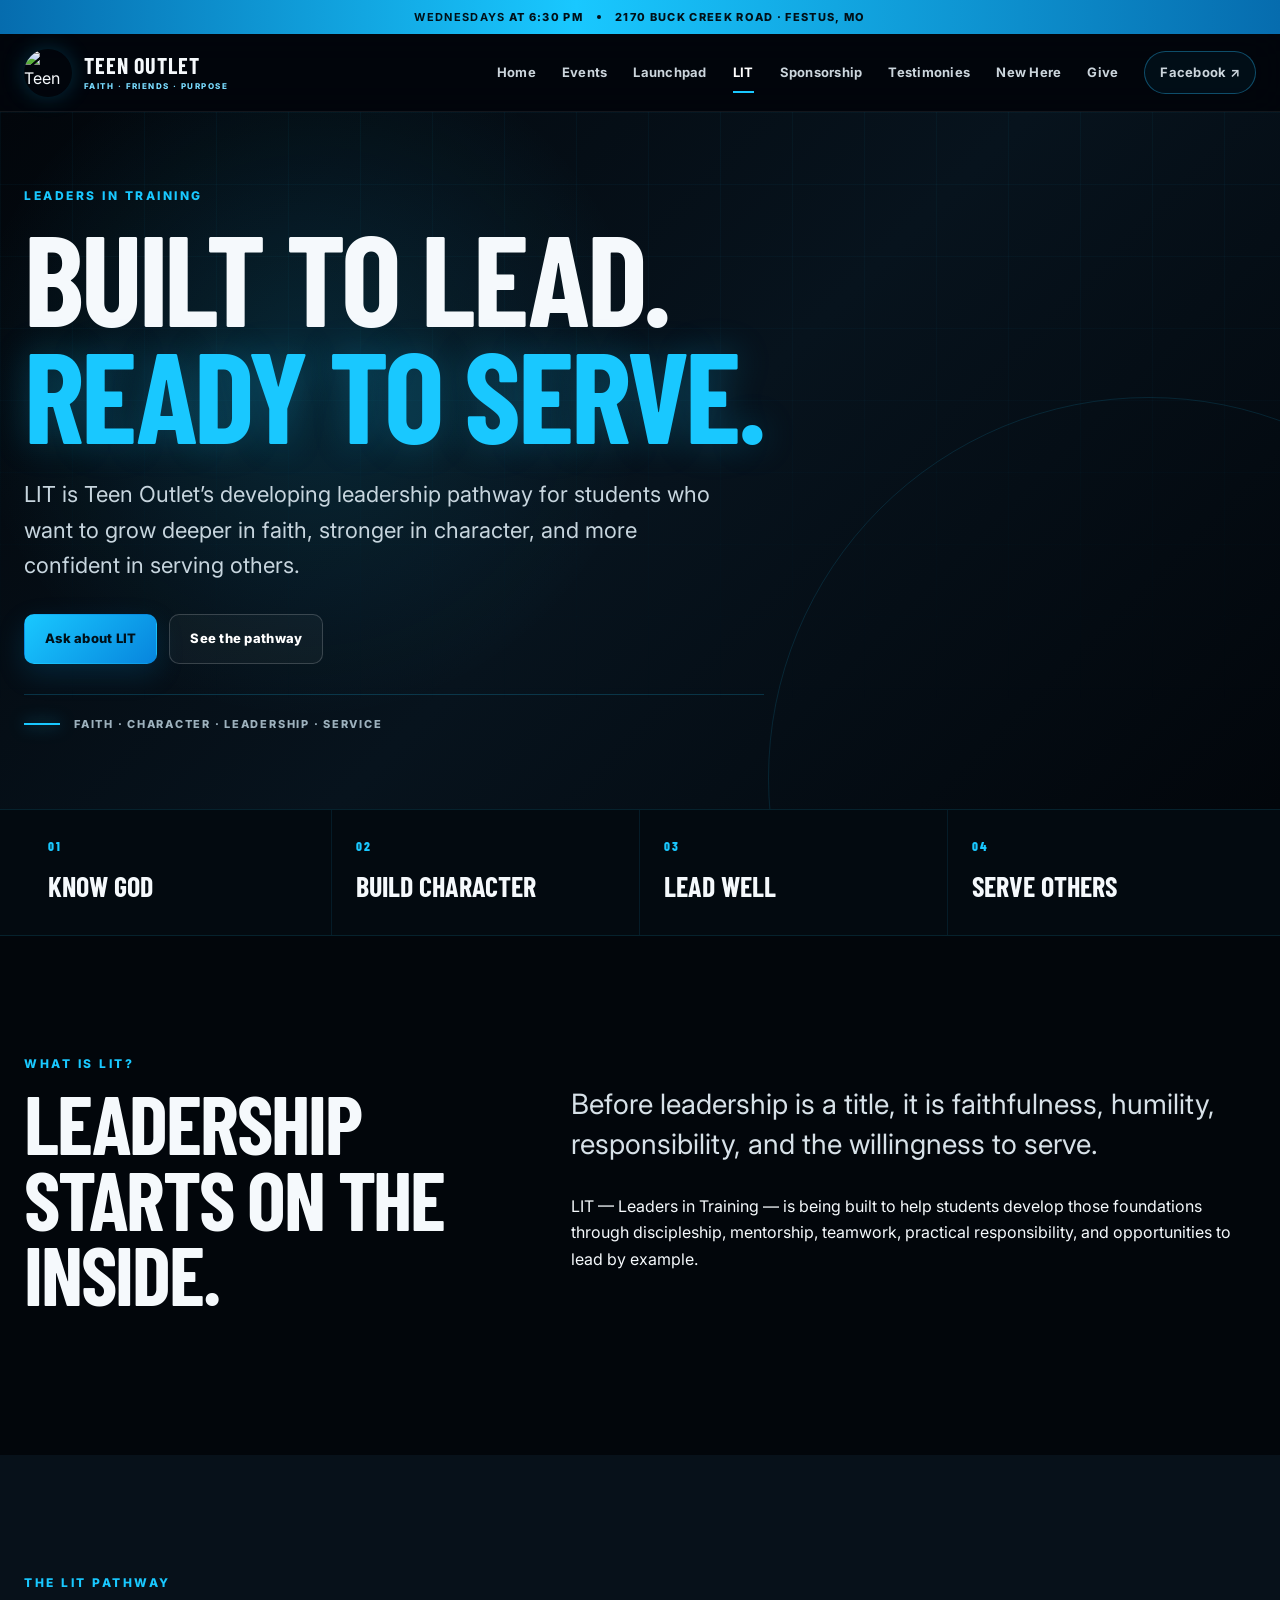
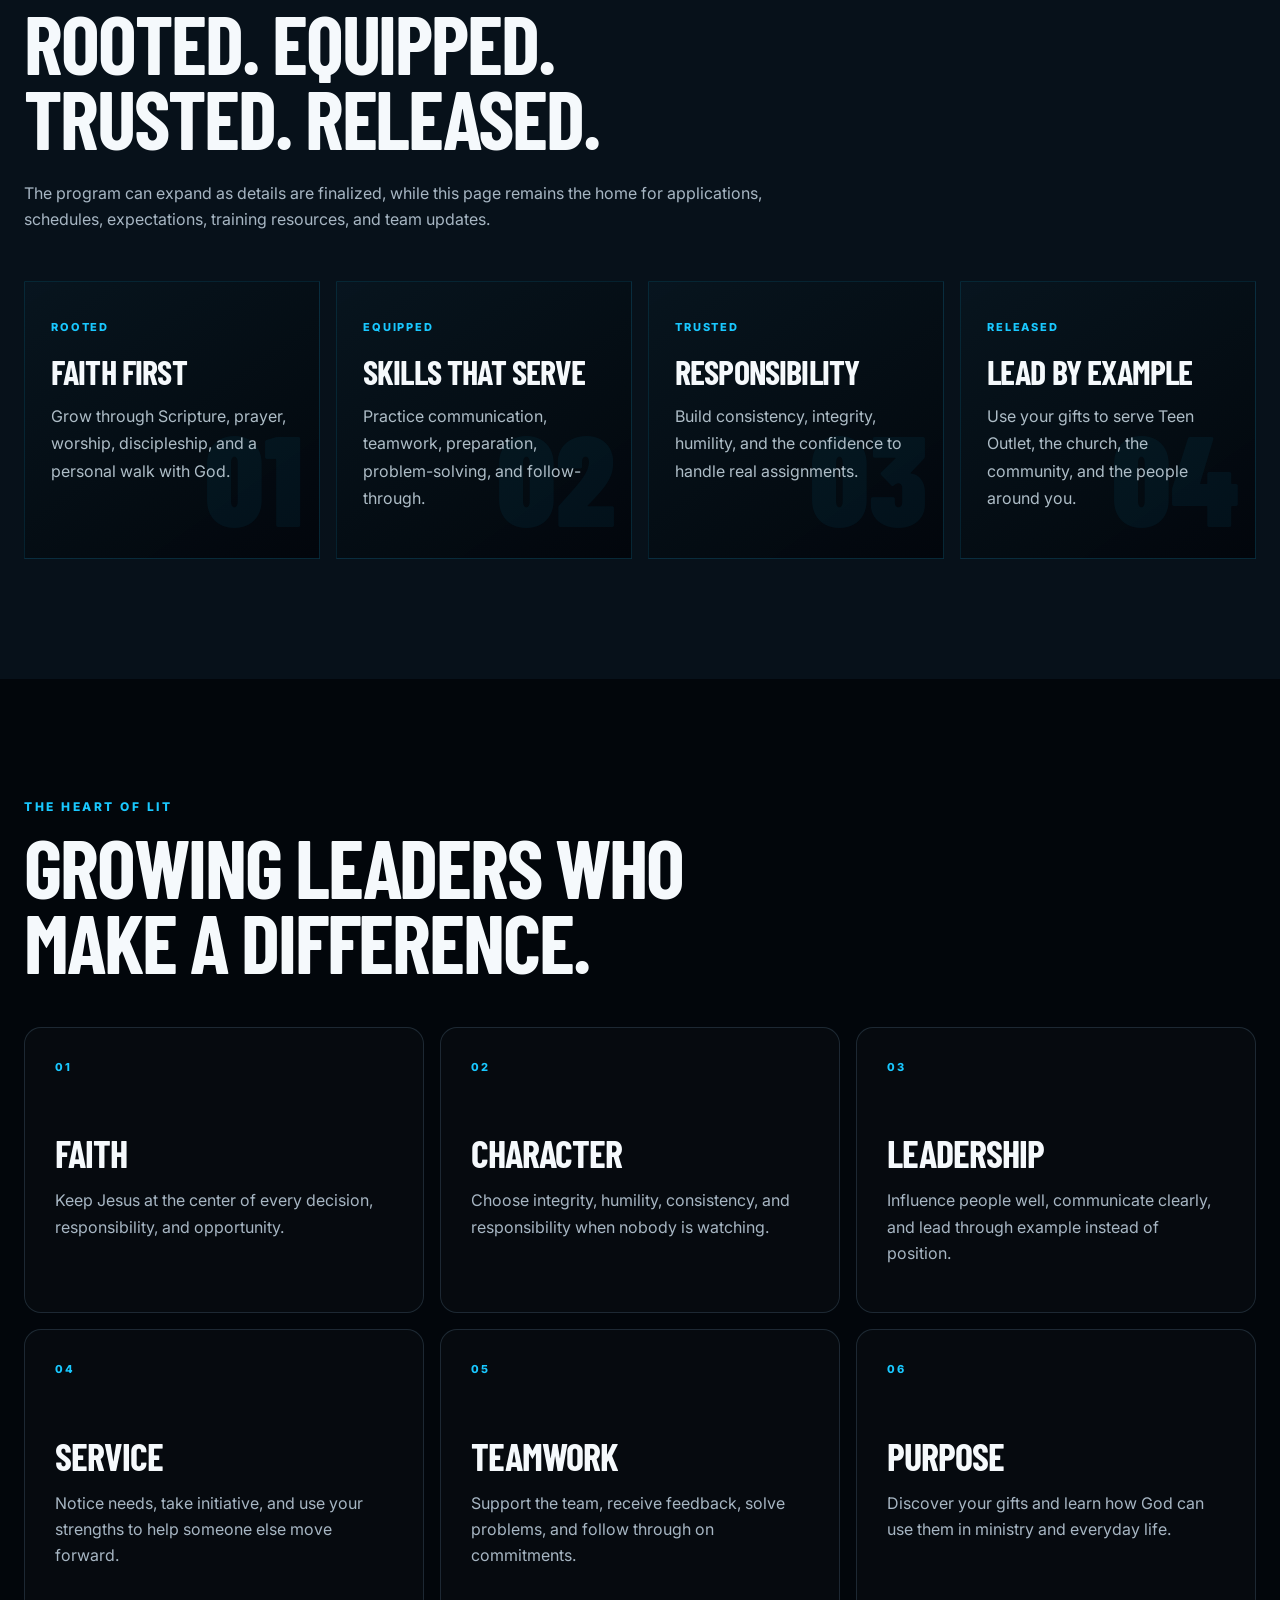
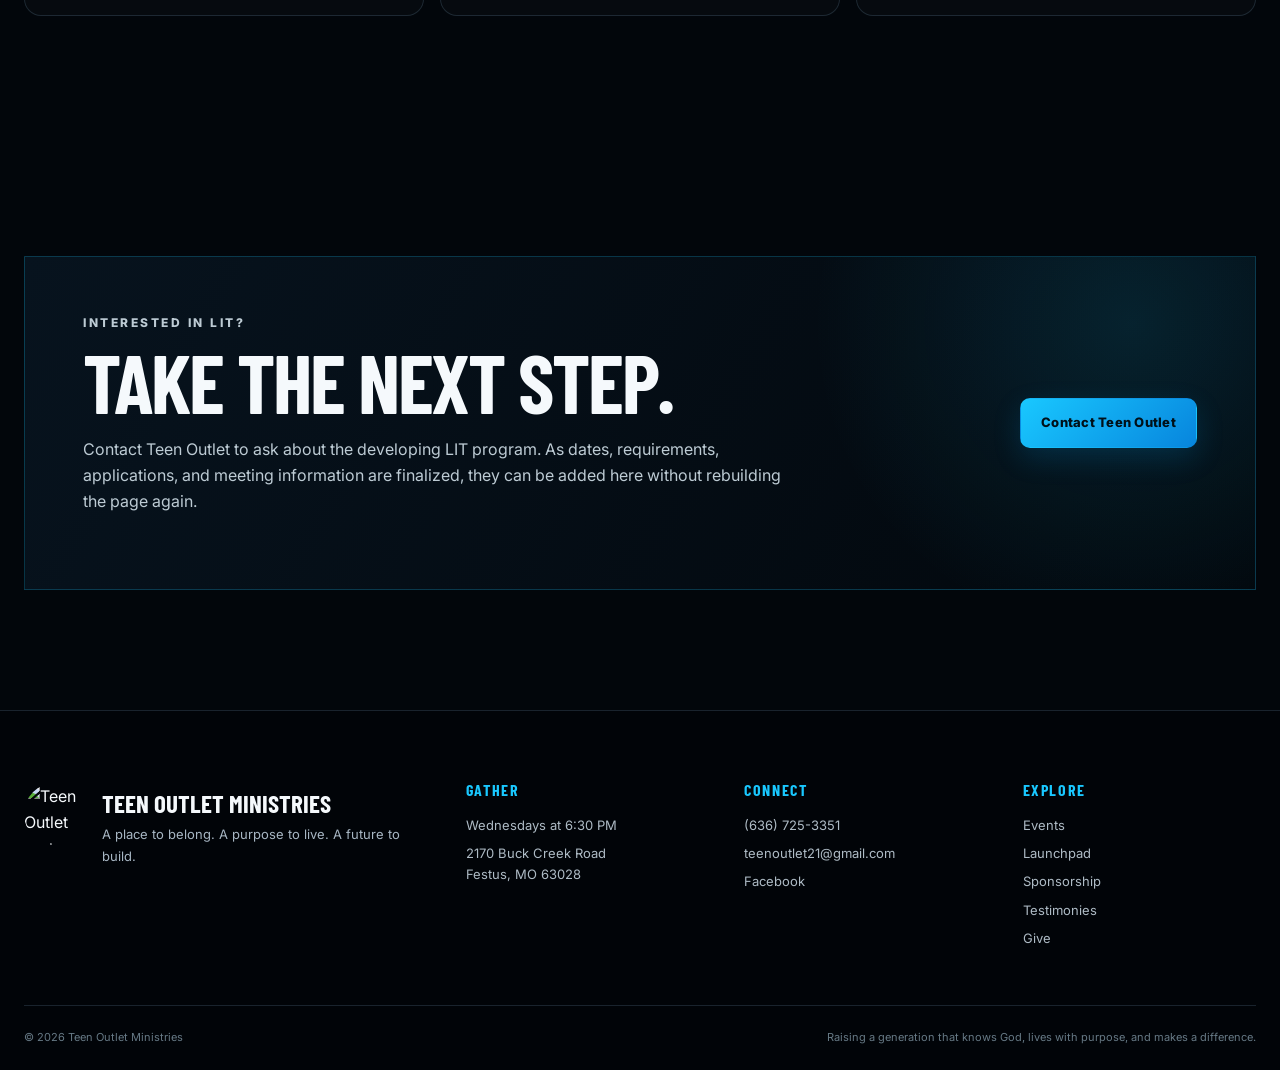
==== commit b51f9dd3: "Remove LIT logo from page for now" ====
--- a/lit/index.html
+++ b/lit/index.html
@@ -1,77 +1,7 @@
 <!doctype html>
 <html lang="en" class="no-js">
-<head>
-  <meta charset="utf-8">
-  <meta name="viewport" content="width=device-width, initial-scale=1">
-  <meta name="theme-color" content="#02060b">
-  <meta name="color-scheme" content="dark">
-  <meta name="description" content="LIT — Leaders in Training at Teen Outlet Ministries. A developing pathway for faith, character, leadership, and service.">
-  <title>LIT | Teen Outlet Ministries</title>
-  <link rel="icon" type="image/png" sizes="32x32" href="../assets/icon-32.png">
-  <link rel="preconnect" href="https://fonts.googleapis.com">
-  <link rel="preconnect" href="https://fonts.gstatic.com" crossorigin>
-  <link href="https://fonts.googleapis.com/css2?family=Barlow+Condensed:wght@600;700;800;900&family=Inter:wght@400;500;600;700;800&display=swap" rel="stylesheet">
-  <link rel="stylesheet" href="../styles.css">
-  <style>
-    .lit-hero{position:relative;isolation:isolate;overflow:hidden;background:radial-gradient(circle at 24% 38%,rgba(25,200,255,.14),transparent 32%),linear-gradient(135deg,#02060b 0%,#07131d 52%,#02060b 100%)}
-    .lit-hero:after{content:"";position:absolute;right:-250px;bottom:-350px;width:760px;height:760px;border:1px solid rgba(25,200,255,.13);border-radius:50%;z-index:-1}
-    .lit-hero-inner{display:grid;grid-template-columns:minmax(360px,.95fr) minmax(0,1.05fr);gap:clamp(42px,6vw,88px);align-items:center;min-height:720px;padding-block:76px}
-    .lit-logo-stage{position:relative;display:grid;place-items:center;min-height:570px;padding:28px}
-    .lit-logo-stage:before,.lit-logo-stage:after{content:"";position:absolute;border-radius:50%;pointer-events:none}
-    .lit-logo-stage:before{width:min(94%,585px);aspect-ratio:1;border:1px solid rgba(25,200,255,.22);box-shadow:0 0 100px rgba(25,200,255,.08),inset 0 0 90px rgba(25,200,255,.04)}
-    .lit-logo-stage:after{width:min(72%,445px);aspect-ratio:1;background:radial-gradient(circle,rgba(25,200,255,.14),transparent 70%);filter:blur(10px)}
-    .lit-logo{position:relative;z-index:2;display:block;width:min(100%,560px);height:auto;object-fit:contain;image-rendering:auto;filter:none}
-    .lit-copy{max-width:690px}.lit-copy h1{margin-bottom:24px}.lit-copy .leadline{max-width:630px;color:#c7d5de;font-size:clamp(18px,2vw,22px);line-height:1.62}
-    .lit-actions{display:flex;flex-wrap:wrap;gap:12px;margin-top:30px}
-    .lit-identity{display:flex;align-items:center;gap:14px;margin-top:30px;padding-top:20px;border-top:1px solid rgba(25,200,255,.2);color:#9db1bd;font-size:11px;font-weight:800;letter-spacing:.16em;text-transform:uppercase}.lit-identity i{width:36px;height:2px;background:var(--blue);box-shadow:0 0 16px rgba(25,200,255,.65)}
-    .lit-pillars{border-top:1px solid rgba(25,200,255,.12);border-bottom:1px solid rgba(25,200,255,.12);background:#030a10}
-    .lit-pillar-grid{display:grid;grid-template-columns:repeat(4,1fr)}
-    .lit-pillar{padding:26px 24px;border-right:1px solid rgba(25,200,255,.1)}.lit-pillar:last-child{border-right:0}.lit-pillar span{display:block;color:var(--blue);font-family:"Barlow Condensed",sans-serif;font-size:13px;font-weight:800;letter-spacing:.18em}.lit-pillar strong{display:block;margin-top:5px;font-family:"Barlow Condensed",sans-serif;font-size:28px;text-transform:uppercase}
-    .lit-intro-grid{display:grid;grid-template-columns:minmax(0,.8fr) minmax(0,1.2fr);gap:clamp(34px,7vw,100px);align-items:start}
-    .lit-intro-grid .lead{font-size:clamp(21px,2.4vw,28px);line-height:1.45;color:#e6f1f6}
-    .lit-path{display:grid;grid-template-columns:repeat(4,1fr);gap:16px;margin-top:36px}
-    .lit-step{position:relative;padding:30px 26px;min-height:260px;border:1px solid rgba(25,200,255,.14);background:linear-gradient(145deg,rgba(8,21,31,.94),rgba(2,6,11,.98));overflow:hidden}.lit-step:after{content:attr(data-step);position:absolute;right:16px;bottom:-24px;font-family:"Barlow Condensed",sans-serif;font-size:128px;font-weight:900;color:rgba(25,200,255,.055)}.lit-step span{font-size:11px;font-weight:800;letter-spacing:.17em;color:var(--blue)}.lit-step h3{margin:18px 0 10px;font-family:"Barlow Condensed",sans-serif;font-size:34px;text-transform:uppercase}.lit-step p{position:relative;z-index:1;color:#aebdc7;line-height:1.7}
-    .lit-callout{display:grid;grid-template-columns:1.3fr .7fr;gap:36px;align-items:center;padding:clamp(34px,5vw,58px);border:1px solid rgba(25,200,255,.22);background:radial-gradient(circle at 90% 20%,rgba(25,200,255,.13),transparent 28%),linear-gradient(120deg,#07131e,#02070c)}.lit-callout h2{margin-bottom:14px}.lit-callout p{max-width:720px;color:#bdcbd4}.lit-callout .button{justify-self:end}
-    @media(max-width:980px){.lit-hero-inner{grid-template-columns:1fr;min-height:auto;padding-block:42px 70px}.lit-logo-stage{order:-1;min-height:470px;padding:10px}.lit-logo{width:min(86vw,520px)}.lit-copy h1{font-size:clamp(62px,16vw,104px)}.lit-path{grid-template-columns:repeat(2,1fr)}.lit-intro-grid{grid-template-columns:1fr}.lit-pillar-grid{grid-template-columns:repeat(2,1fr)}.lit-pillar:nth-child(2){border-right:0}.lit-pillar:nth-child(-n+2){border-bottom:1px solid rgba(25,200,255,.1)}.lit-callout{grid-template-columns:1fr}.lit-callout .button{justify-self:start}}
-    @media(max-width:600px){.lit-logo-stage{min-height:390px}.lit-logo{width:min(90vw,430px)}.lit-logo-stage:before{width:92vw}.lit-path{grid-template-columns:1fr}.lit-pillar-grid{grid-template-columns:1fr}.lit-pillar{border-right:0;border-bottom:1px solid rgba(25,200,255,.1)}.lit-pillar:last-child{border-bottom:0}.lit-callout{padding:30px 24px}}
-  </style>
-  <script>document.documentElement.classList.remove('no-js');</script>
-</head>
-<body>
-<div class="site-loader" aria-hidden="true"><div class="loader-mark"><img src="../assets/teen-outlet-logo.jpeg" alt=""></div><span>POWERING ON</span></div>
-<a class="skip-link" href="#main-content">Skip to content</a>
-<div class="announcement-bar"><div class="announcement-inner"><span><strong>WEDNESDAYS</strong> AT 6:30 PM</span><span class="announcement-dot"></span><a href="https://www.google.com/maps/search/?api=1&query=2170+Buck+Creek+Road+Festus+MO+63028" target="_blank" rel="noopener">2170 BUCK CREEK ROAD · FESTUS, MO</a></div></div>
-<header class="site-header" data-header>
-  <a class="brand" href="../index.html" aria-label="Teen Outlet home"><img src="../assets/teen-outlet-logo.jpeg" alt="Teen Outlet TO power-button logo"><span class="brand-copy"><strong>TEEN OUTLET</strong><small>FAITH · FRIENDS · PURPOSE</small></span></a>
-  <button class="menu-toggle" type="button" aria-expanded="false" aria-controls="site-nav" aria-label="Open menu"><span></span><span></span><span></span></button>
-  <nav class="site-nav" id="site-nav" aria-label="Primary navigation"><a href="../index.html">Home</a><a href="../events.html">Events</a><a href="../launchpad.html">Launchpad</a><a href="./" class="active">LIT</a><a href="../sponsorship/">Sponsorship</a><a href="../testimonies/">Testimonies</a><a href="../new-here.html">New Here</a><a href="../give.html">Give</a><a class="nav-button" href="https://www.facebook.com/profile.php?id=61590344560767" target="_blank" rel="noopener">Facebook <span aria-hidden="true">↗</span></a></nav>
-</header>
-<main id="main-content">
-  <section class="lit-hero">
-    <div class="page-hero-grid" aria-hidden="true"></div>
-    <div class="container lit-hero-inner">
-      <div class="lit-logo-stage reveal">
-        <img class="lit-logo" id="lit-logo-image" alt="LIT Leaders in Training logo" width="700" height="762" decoding="sync">
-      </div>
-      <div class="lit-copy reveal reveal-delay-1">
-        <p class="kicker">LEADERS IN TRAINING</p>
-        <h1>BUILT TO LEAD.<br><em>READY TO SERVE.</em></h1>
-        <p class="leadline">LIT is Teen Outlet’s developing leadership pathway for students who want to grow deeper in faith, stronger in character, and more confident in serving others.</p>
-        <div class="lit-actions"><a class="button button-primary" href="mailto:teenoutlet21@gmail.com?subject=LIT%20Interest">Ask about LIT</a><a class="button button-secondary" href="#pathway">See the pathway</a></div>
-        <div class="lit-identity"><i></i>Faith · Character · Leadership · Service</div>
-      </div>
-    </div>
-  </section>
-  <section class="lit-pillars" aria-label="LIT focus areas"><div class="container lit-pillar-grid"><div class="lit-pillar"><span>01</span><strong>Know God</strong></div><div class="lit-pillar"><span>02</span><strong>Build Character</strong></div><div class="lit-pillar"><span>03</span><strong>Lead Well</strong></div><div class="lit-pillar"><span>04</span><strong>Serve Others</strong></div></div></section>
-  <section class="section"><div class="container lit-intro-grid"><div class="section-copy reveal"><p class="kicker">WHAT IS LIT?</p><h2>Leadership starts on the inside.</h2></div><div class="reveal reveal-delay-1"><p class="lead">Before leadership is a title, it is faithfulness, humility, responsibility, and the willingness to serve.</p><p>LIT — Leaders in Training — is being built to help students develop those foundations through discipleship, mentorship, teamwork, practical responsibility, and opportunities to lead by example.</p></div></div></section>
-  <section class="section pathways-section" id="pathway"><div class="container"><div class="section-heading reveal"><p class="kicker">THE LIT PATHWAY</p><h2>Rooted. Equipped. Trusted. Released.</h2><p>The program can expand as details are finalized, while this page remains the home for applications, schedules, expectations, training resources, and team updates.</p></div><div class="lit-path"><article class="lit-step reveal" data-step="01"><span>ROOTED</span><h3>Faith first</h3><p>Grow through Scripture, prayer, worship, discipleship, and a personal walk with God.</p></article><article class="lit-step reveal reveal-delay-1" data-step="02"><span>EQUIPPED</span><h3>Skills that serve</h3><p>Practice communication, teamwork, preparation, problem-solving, and follow-through.</p></article><article class="lit-step reveal reveal-delay-2" data-step="03"><span>TRUSTED</span><h3>Responsibility</h3><p>Build consistency, integrity, humility, and the confidence to handle real assignments.</p></article><article class="lit-step reveal" data-step="04"><span>RELEASED</span><h3>Lead by example</h3><p>Use your gifts to serve Teen Outlet, the church, the community, and the people around you.</p></article></div></div></section>
-  <section class="section"><div class="container"><div class="section-heading reveal"><p class="kicker">THE HEART OF LIT</p><h2>Growing leaders who make a difference.</h2></div><div class="pathways-grid"><article class="pathway-card reveal"><span>01</span><h3>Faith</h3><p>Keep Jesus at the center of every decision, responsibility, and opportunity.</p></article><article class="pathway-card reveal reveal-delay-1"><span>02</span><h3>Character</h3><p>Choose integrity, humility, consistency, and responsibility when nobody is watching.</p></article><article class="pathway-card reveal reveal-delay-2"><span>03</span><h3>Leadership</h3><p>Influence people well, communicate clearly, and lead through example instead of position.</p></article><article class="pathway-card reveal"><span>04</span><h3>Service</h3><p>Notice needs, take initiative, and use your strengths to help someone else move forward.</p></article><article class="pathway-card reveal reveal-delay-1"><span>05</span><h3>Teamwork</h3><p>Support the team, receive feedback, solve problems, and follow through on commitments.</p></article><article class="pathway-card reveal reveal-delay-2"><span>06</span><h3>Purpose</h3><p>Discover your gifts and learn how God can use them in ministry and everyday life.</p></article></div></div></section>
-  <section class="section"><div class="container"><div class="lit-callout reveal"><div><p class="kicker">INTERESTED IN LIT?</p><h2>Take the next step.</h2><p>Contact Teen Outlet to ask about the developing LIT program. As dates, requirements, applications, and meeting information are finalized, they can be added here without rebuilding the page again.</p></div><a class="button button-primary" href="mailto:teenoutlet21@gmail.com?subject=LIT%20Interest">Contact Teen Outlet</a></div></div></section>
-</main>
-<footer class="site-footer"><div class="footer-grid"><div class="footer-brand"><img src="../assets/teen-outlet-logo.jpeg" alt="Teen Outlet TO logo"><div><strong>Teen Outlet Ministries</strong><span>A place to belong. A purpose to live. A future to build.</span></div></div><div class="footer-column"><h2>Gather</h2><p>Wednesdays at 6:30 PM</p><p>2170 Buck Creek Road<br>Festus, MO 63028</p></div><div class="footer-column"><h2>Connect</h2><a href="tel:+16367253351">(636) 725-3351</a><a href="mailto:teenoutlet21@gmail.com">teenoutlet21@gmail.com</a><a href="https://www.facebook.com/profile.php?id=61590344560767" target="_blank" rel="noopener">Facebook</a></div><div class="footer-column"><h2>Explore</h2><a href="../events.html">Events</a><a href="../launchpad.html">Launchpad</a><a href="../sponsorship/">Sponsorship</a><a href="../testimonies/">Testimonies</a><a href="../give.html">Give</a></div></div><div class="footer-bottom"><span>© <span data-current-year>2026</span> Teen Outlet Ministries</span><span>Raising a generation that knows God, lives with purpose, and makes a difference.</span></div></footer>
-<div class="toast" role="status" aria-live="polite" data-toast></div>
-<script src="lit-hd-2026-01.js"></script><script src="lit-hd-2026-02.js"></script><script src="lit-hd-2026-03.js"></script><script src="lit-hd-2026-04.js"></script><script src="lit-hd-2026-05.js"></script>
-<script>(function(){var img=document.getElementById('lit-logo-image');var parts=window.__LIT_HD_2026||[];if(img&&parts.length===5&&parts.every(Boolean)){img.src='data:image/webp;base64,'+parts.join('');}})();</script>
-<script src="../site-config.js"></script><script src="../app.js"></script>
-</body>
-</html>
+<head><meta charset="utf-8"><meta name="viewport" content="width=device-width,initial-scale=1"><meta name="theme-color" content="#02060b"><meta name="color-scheme" content="dark"><meta name="description" content="LIT — Leaders in Training at Teen Outlet Ministries. A developing pathway for faith, character, leadership, and service."><title>LIT | Teen Outlet Ministries</title><link rel="icon" type="image/png" sizes="32x32" href="../assets/icon-32.png"><link rel="preconnect" href="https://fonts.googleapis.com"><link rel="preconnect" href="https://fonts.gstatic.com" crossorigin><link href="https://fonts.googleapis.com/css2?family=Barlow+Condensed:wght@600;700;800;900&family=Inter:wght@400;500;600;700;800&display=swap" rel="stylesheet"><link rel="stylesheet" href="../styles.css">
+<style>.lit-hero{position:relative;isolation:isolate;overflow:hidden;background:radial-gradient(circle at 24% 38%,rgba(25,200,255,.14),transparent 32%),linear-gradient(135deg,#02060b 0%,#07131d 52%,#02060b 100%)}.lit-hero:after{content:"";position:absolute;right:-250px;bottom:-350px;width:760px;height:760px;border:1px solid rgba(25,200,255,.13);border-radius:50%;z-index:-1}.lit-hero-inner{display:flex;align-items:center;min-height:650px;padding-block:76px}.lit-copy{max-width:850px}.lit-copy h1{margin-bottom:24px}.lit-copy .leadline{max-width:700px;color:#c7d5de;font-size:clamp(18px,2vw,22px);line-height:1.62}.lit-actions{display:flex;flex-wrap:wrap;gap:12px;margin-top:30px}.lit-identity{display:flex;align-items:center;gap:14px;margin-top:30px;padding-top:20px;border-top:1px solid rgba(25,200,255,.2);color:#9db1bd;font-size:11px;font-weight:800;letter-spacing:.16em;text-transform:uppercase}.lit-identity i{width:36px;height:2px;background:var(--blue);box-shadow:0 0 16px rgba(25,200,255,.65)}.lit-pillars{border-top:1px solid rgba(25,200,255,.12);border-bottom:1px solid rgba(25,200,255,.12);background:#030a10}.lit-pillar-grid{display:grid;grid-template-columns:repeat(4,1fr)}.lit-pillar{padding:26px 24px;border-right:1px solid rgba(25,200,255,.1)}.lit-pillar:last-child{border-right:0}.lit-pillar span{display:block;color:var(--blue);font-family:"Barlow Condensed",sans-serif;font-size:13px;font-weight:800;letter-spacing:.18em}.lit-pillar strong{display:block;margin-top:5px;font-family:"Barlow Condensed",sans-serif;font-size:28px;text-transform:uppercase}.lit-intro-grid{display:grid;grid-template-columns:minmax(0,.8fr) minmax(0,1.2fr);gap:clamp(34px,7vw,100px);align-items:start}.lit-intro-grid .lead{font-size:clamp(21px,2.4vw,28px);line-height:1.45;color:#e6f1f6}.lit-path{display:grid;grid-template-columns:repeat(4,1fr);gap:16px;margin-top:36px}.lit-step{position:relative;padding:30px 26px;min-height:260px;border:1px solid rgba(25,200,255,.14);background:linear-gradient(145deg,rgba(8,21,31,.94),rgba(2,6,11,.98));overflow:hidden}.lit-step:after{content:attr(data-step);position:absolute;right:16px;bottom:-24px;font-family:"Barlow Condensed",sans-serif;font-size:128px;font-weight:900;color:rgba(25,200,255,.055)}.lit-step span{font-size:11px;font-weight:800;letter-spacing:.17em;color:var(--blue)}.lit-step h3{margin:18px 0 10px;font-family:"Barlow Condensed",sans-serif;font-size:34px;text-transform:uppercase}.lit-step p{position:relative;z-index:1;color:#aebdc7;line-height:1.7}.lit-callout{display:grid;grid-template-columns:1.3fr .7fr;gap:36px;align-items:center;padding:clamp(34px,5vw,58px);border:1px solid rgba(25,200,255,.22);background:radial-gradient(circle at 90% 20%,rgba(25,200,255,.13),transparent 28%),linear-gradient(120deg,#07131e,#02070c)}.lit-callout h2{margin-bottom:14px}.lit-callout p{max-width:720px;color:#bdcbd4}.lit-callout .button{justify-self:end}@media(max-width:980px){.lit-hero-inner{min-height:auto;padding-block:90px}.lit-copy h1{font-size:clamp(62px,16vw,104px)}.lit-path{grid-template-columns:repeat(2,1fr)}.lit-intro-grid{grid-template-columns:1fr}.lit-pillar-grid{grid-template-columns:repeat(2,1fr)}.lit-pillar:nth-child(2){border-right:0}.lit-pillar:nth-child(-n+2){border-bottom:1px solid rgba(25,200,255,.1)}.lit-callout{grid-template-columns:1fr}.lit-callout .button{justify-self:start}}@media(max-width:600px){.lit-path{grid-template-columns:1fr}.lit-pillar-grid{grid-template-columns:1fr}.lit-pillar{border-right:0;border-bottom:1px solid rgba(25,200,255,.1)}.lit-pillar:last-child{border-bottom:0}.lit-callout{padding:30px 24px}}</style><script>document.documentElement.classList.remove('no-js');</script></head>
+<body><div class="site-loader" aria-hidden="true"><div class="loader-mark"><img src="../assets/teen-outlet-logo.jpeg" alt=""></div><span>POWERING ON</span></div><a class="skip-link" href="#main-content">Skip to content</a><div class="announcement-bar"><div class="announcement-inner"><span><strong>WEDNESDAYS</strong> AT 6:30 PM</span><span class="announcement-dot"></span><a href="https://www.google.com/maps/search/?api=1&query=2170+Buck+Creek+Road+Festus+MO+63028" target="_blank" rel="noopener">2170 BUCK CREEK ROAD · FESTUS, MO</a></div></div><header class="site-header" data-header><a class="brand" href="../index.html" aria-label="Teen Outlet home"><img src="../assets/teen-outlet-logo.jpeg" alt="Teen Outlet TO power-button logo"><span class="brand-copy"><strong>TEEN OUTLET</strong><small>FAITH · FRIENDS · PURPOSE</small></span></a><button class="menu-toggle" type="button" aria-expanded="false" aria-controls="site-nav" aria-label="Open menu"><span></span><span></span><span></span></button><nav class="site-nav" id="site-nav" aria-label="Primary navigation"><a href="../index.html">Home</a><a href="../events.html">Events</a><a href="../launchpad.html">Launchpad</a><a href="./" class="active">LIT</a><a href="../sponsorship/">Sponsorship</a><a href="../testimonies/">Testimonies</a><a href="../new-here.html">New Here</a><a href="../give.html">Give</a><a class="nav-button" href="https://www.facebook.com/profile.php?id=61590344560767" target="_blank" rel="noopener">Facebook <span aria-hidden="true">↗</span></a></nav></header>
+<main id="main-content"><section class="lit-hero"><div class="page-hero-grid" aria-hidden="true"></div><div class="container lit-hero-inner"><div class="lit-copy reveal"><p class="kicker">LEADERS IN TRAINING</p><h1>BUILT TO LEAD.<br><em>READY TO SERVE.</em></h1><p class="leadline">LIT is Teen Outlet’s developing leadership pathway for students who want to grow deeper in faith, stronger in character, and more confident in serving others.</p><div class="lit-actions"><a class="button button-primary" href="mailto:teenoutlet21@gmail.com?subject=LIT%20Interest">Ask about LIT</a><a class="button button-secondary" href="#pathway">See the pathway</a></div><div class="lit-identity"><i></i>Faith · Character · Leadership · Service</div></div></div></section><section class="lit-pillars" aria-label="LIT focus areas"><div class="container lit-pillar-grid"><div class="lit-pillar"><span>01</span><strong>Know God</strong></div><div class="lit-pillar"><span>02</span><strong>Build Character</strong></div><div class="lit-pillar"><span>03</span><strong>Lead Well</strong></div><div class="lit-pillar"><span>04</span><strong>Serve Others</strong></div></div></section><section class="section"><div class="container lit-intro-grid"><div class="section-copy reveal"><p class="kicker">WHAT IS LIT?</p><h2>Leadership starts on the inside.</h2></div><div class="reveal reveal-delay-1"><p class="lead">Before leadership is a title, it is faithfulness, humility, responsibility, and the willingness to serve.</p><p>LIT — Leaders in Training — is being built to help students develop those foundations through discipleship, mentorship, teamwork, practical responsibility, and opportunities to lead by example.</p></div></div></section><section class="section pathways-section" id="pathway"><div class="container"><div class="section-heading reveal"><p class="kicker">THE LIT PATHWAY</p><h2>Rooted. Equipped. Trusted. Released.</h2><p>The program can expand as details are finalized, while this page remains the home for applications, schedules, expectations, training resources, and team updates.</p></div><div class="lit-path"><article class="lit-step reveal" data-step="01"><span>ROOTED</span><h3>Faith first</h3><p>Grow through Scripture, prayer, worship, discipleship, and a personal walk with God.</p></article><article class="lit-step reveal reveal-delay-1" data-step="02"><span>EQUIPPED</span><h3>Skills that serve</h3><p>Practice communication, teamwork, preparation, problem-solving, and follow-through.</p></article><article class="lit-step reveal reveal-delay-2" data-step="03"><span>TRUSTED</span><h3>Responsibility</h3><p>Build consistency, integrity, humility, and the confidence to handle real assignments.</p></article><article class="lit-step reveal" data-step="04"><span>RELEASED</span><h3>Lead by example</h3><p>Use your gifts to serve Teen Outlet, the church, the community, and the people around you.</p></article></div></div></section><section class="section"><div class="container"><div class="section-heading reveal"><p class="kicker">THE HEART OF LIT</p><h2>Growing leaders who make a difference.</h2></div><div class="pathways-grid"><article class="pathway-card reveal"><span>01</span><h3>Faith</h3><p>Keep Jesus at the center of every decision, responsibility, and opportunity.</p></article><article class="pathway-card reveal reveal-delay-1"><span>02</span><h3>Character</h3><p>Choose integrity, humility, consistency, and responsibility when nobody is watching.</p></article><article class="pathway-card reveal reveal-delay-2"><span>03</span><h3>Leadership</h3><p>Influence people well, communicate clearly, and lead through example instead of position.</p></article><article class="pathway-card reveal"><span>04</span><h3>Service</h3><p>Notice needs, take initiative, and use your strengths to help someone else move forward.</p></article><article class="pathway-card reveal reveal-delay-1"><span>05</span><h3>Teamwork</h3><p>Support the team, receive feedback, solve problems, and follow through on commitments.</p></article><article class="pathway-card reveal reveal-delay-2"><span>06</span><h3>Purpose</h3><p>Discover your gifts and learn how God can use them in ministry and everyday life.</p></article></div></div></section><section class="section"><div class="container"><div class="lit-callout reveal"><div><p class="kicker">INTERESTED IN LIT?</p><h2>Take the next step.</h2><p>Contact Teen Outlet to ask about the developing LIT program. As dates, requirements, applications, and meeting information are finalized, they can be added here without rebuilding the page again.</p></div><a class="button button-primary" href="mailto:teenoutlet21@gmail.com?subject=LIT%20Interest">Contact Teen Outlet</a></div></div></section></main>
+<footer class="site-footer"><div class="footer-grid"><div class="footer-brand"><img src="../assets/teen-outlet-logo.jpeg" alt="Teen Outlet TO logo"><div><strong>Teen Outlet Ministries</strong><span>A place to belong. A purpose to live. A future to build.</span></div></div><div class="footer-column"><h2>Gather</h2><p>Wednesdays at 6:30 PM</p><p>2170 Buck Creek Road<br>Festus, MO 63028</p></div><div class="footer-column"><h2>Connect</h2><a href="tel:+16367253351">(636) 725-3351</a><a href="mailto:teenoutlet21@gmail.com">teenoutlet21@gmail.com</a><a href="https://www.facebook.com/profile.php?id=61590344560767" target="_blank" rel="noopener">Facebook</a></div><div class="footer-column"><h2>Explore</h2><a href="../events.html">Events</a><a href="../launchpad.html">Launchpad</a><a href="../sponsorship/">Sponsorship</a><a href="../testimonies/">Testimonies</a><a href="../give.html">Give</a></div></div><div class="footer-bottom"><span>© <span data-current-year>2026</span> Teen Outlet Ministries</span><span>Raising a generation that knows God, lives with purpose, and makes a difference.</span></div></footer><div class="toast" role="status" aria-live="polite" data-toast></div><script src="../site-config.js"></script><script src="../app.js"></script></body></html>
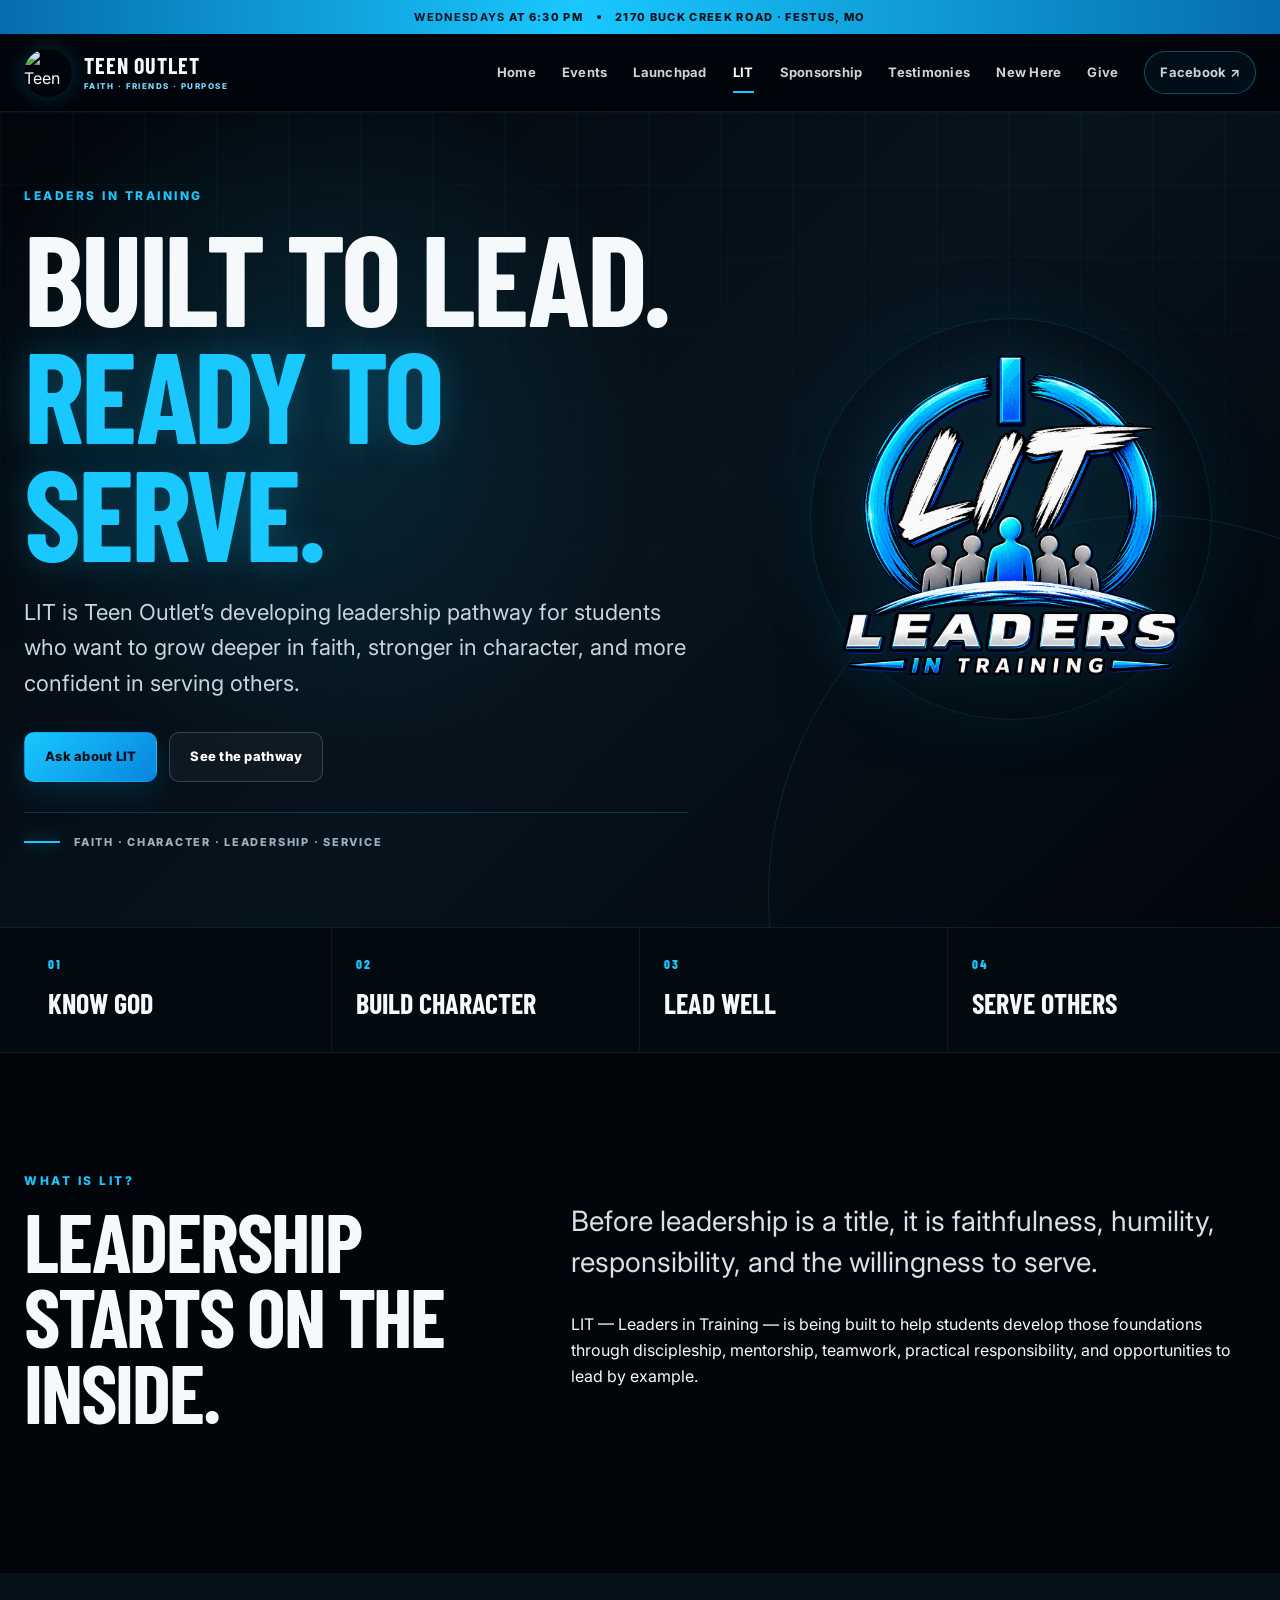
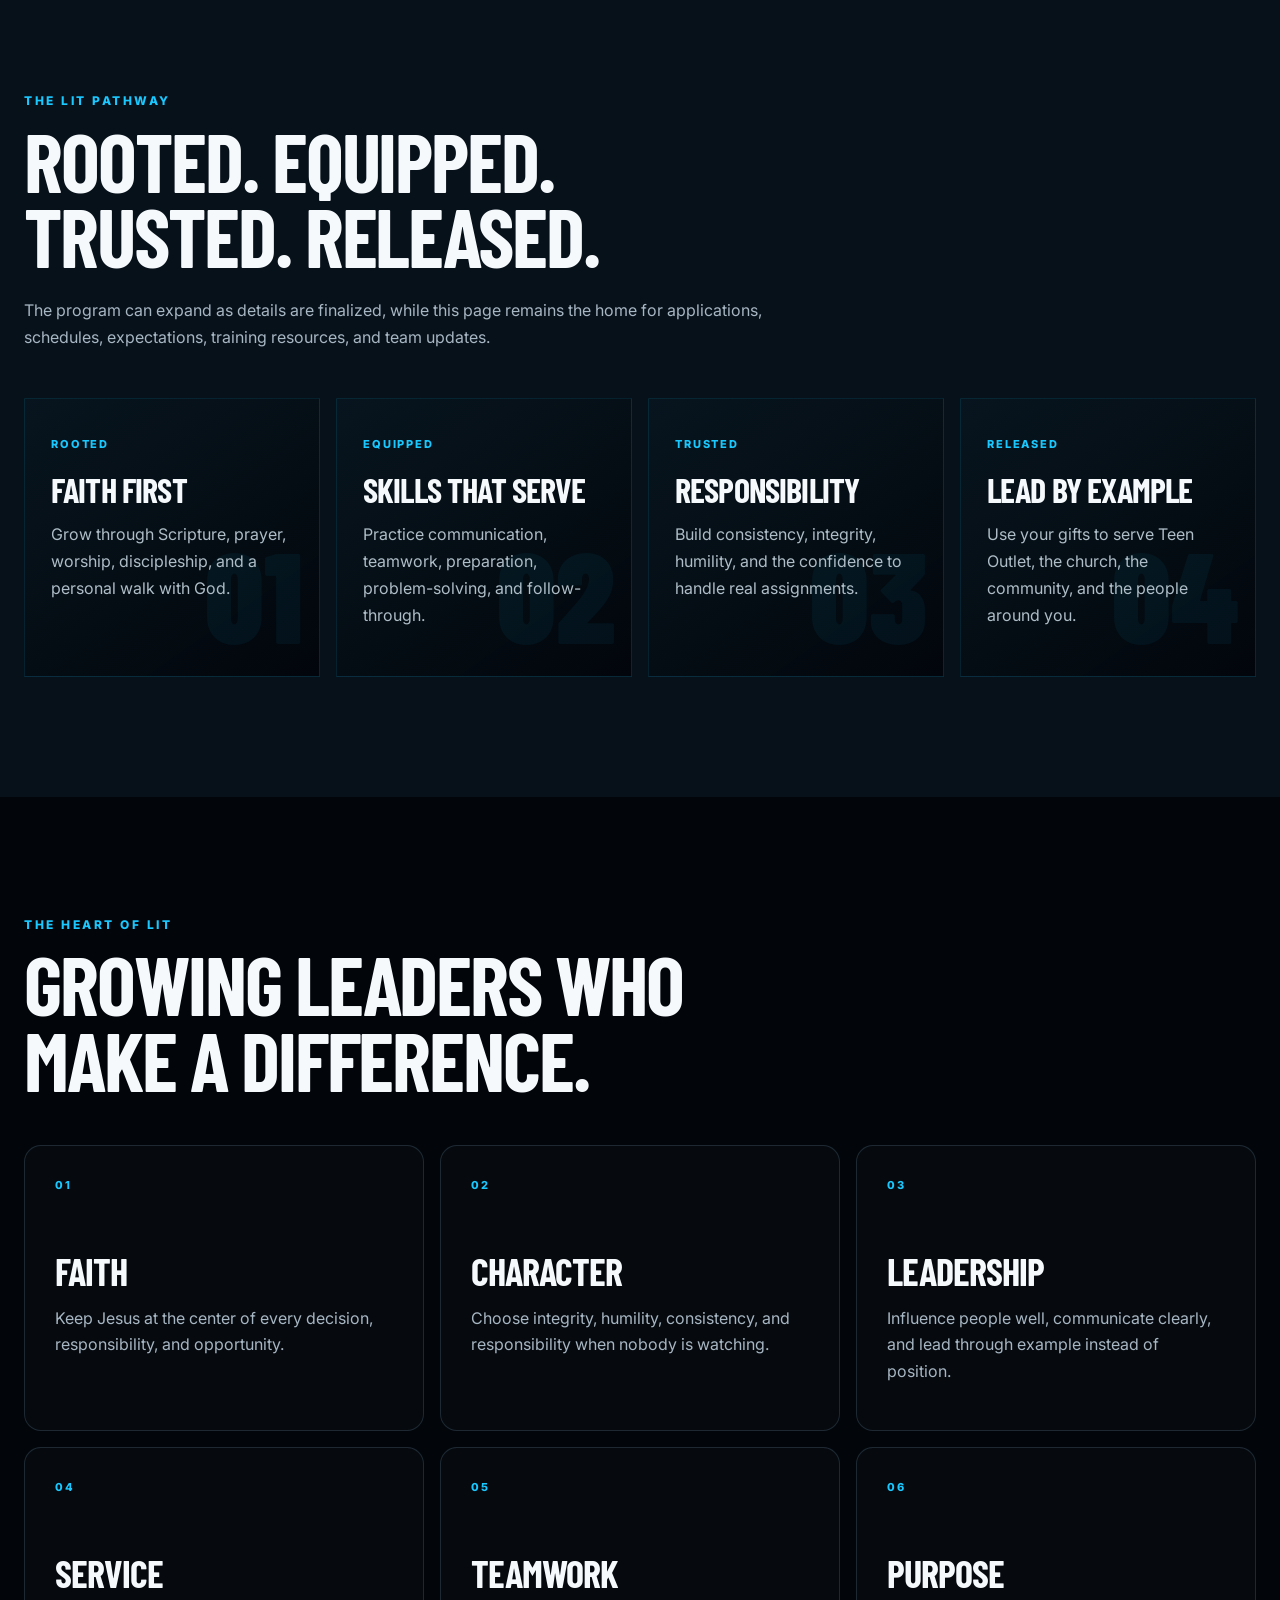
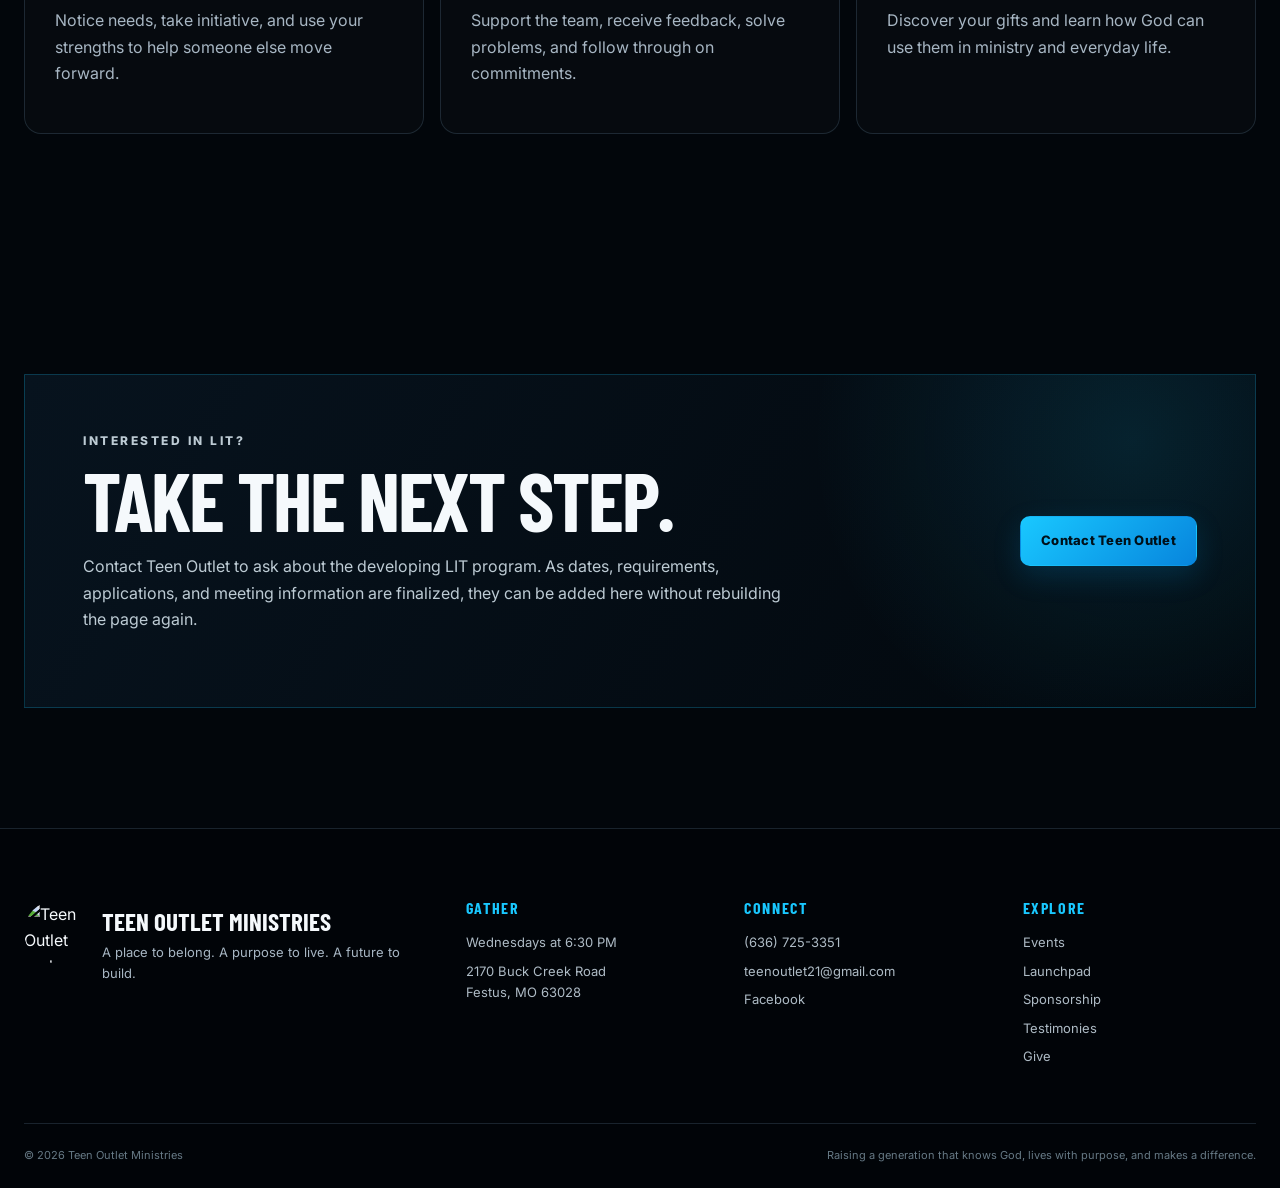
==== commit 3159d10a: "Add LIT branding to hero while preserving page flow" ====
--- a/lit/index.html
+++ b/lit/index.html
@@ -1,7 +1,7 @@
 <!doctype html>
 <html lang="en" class="no-js">
 <head><meta charset="utf-8"><meta name="viewport" content="width=device-width,initial-scale=1"><meta name="theme-color" content="#02060b"><meta name="color-scheme" content="dark"><meta name="description" content="LIT — Leaders in Training at Teen Outlet Ministries. A developing pathway for faith, character, leadership, and service."><title>LIT | Teen Outlet Ministries</title><link rel="icon" type="image/png" sizes="32x32" href="../assets/icon-32.png"><link rel="preconnect" href="https://fonts.googleapis.com"><link rel="preconnect" href="https://fonts.gstatic.com" crossorigin><link href="https://fonts.googleapis.com/css2?family=Barlow+Condensed:wght@600;700;800;900&family=Inter:wght@400;500;600;700;800&display=swap" rel="stylesheet"><link rel="stylesheet" href="../styles.css">
-<style>.lit-hero{position:relative;isolation:isolate;overflow:hidden;background:radial-gradient(circle at 24% 38%,rgba(25,200,255,.14),transparent 32%),linear-gradient(135deg,#02060b 0%,#07131d 52%,#02060b 100%)}.lit-hero:after{content:"";position:absolute;right:-250px;bottom:-350px;width:760px;height:760px;border:1px solid rgba(25,200,255,.13);border-radius:50%;z-index:-1}.lit-hero-inner{display:flex;align-items:center;min-height:650px;padding-block:76px}.lit-copy{max-width:850px}.lit-copy h1{margin-bottom:24px}.lit-copy .leadline{max-width:700px;color:#c7d5de;font-size:clamp(18px,2vw,22px);line-height:1.62}.lit-actions{display:flex;flex-wrap:wrap;gap:12px;margin-top:30px}.lit-identity{display:flex;align-items:center;gap:14px;margin-top:30px;padding-top:20px;border-top:1px solid rgba(25,200,255,.2);color:#9db1bd;font-size:11px;font-weight:800;letter-spacing:.16em;text-transform:uppercase}.lit-identity i{width:36px;height:2px;background:var(--blue);box-shadow:0 0 16px rgba(25,200,255,.65)}.lit-pillars{border-top:1px solid rgba(25,200,255,.12);border-bottom:1px solid rgba(25,200,255,.12);background:#030a10}.lit-pillar-grid{display:grid;grid-template-columns:repeat(4,1fr)}.lit-pillar{padding:26px 24px;border-right:1px solid rgba(25,200,255,.1)}.lit-pillar:last-child{border-right:0}.lit-pillar span{display:block;color:var(--blue);font-family:"Barlow Condensed",sans-serif;font-size:13px;font-weight:800;letter-spacing:.18em}.lit-pillar strong{display:block;margin-top:5px;font-family:"Barlow Condensed",sans-serif;font-size:28px;text-transform:uppercase}.lit-intro-grid{display:grid;grid-template-columns:minmax(0,.8fr) minmax(0,1.2fr);gap:clamp(34px,7vw,100px);align-items:start}.lit-intro-grid .lead{font-size:clamp(21px,2.4vw,28px);line-height:1.45;color:#e6f1f6}.lit-path{display:grid;grid-template-columns:repeat(4,1fr);gap:16px;margin-top:36px}.lit-step{position:relative;padding:30px 26px;min-height:260px;border:1px solid rgba(25,200,255,.14);background:linear-gradient(145deg,rgba(8,21,31,.94),rgba(2,6,11,.98));overflow:hidden}.lit-step:after{content:attr(data-step);position:absolute;right:16px;bottom:-24px;font-family:"Barlow Condensed",sans-serif;font-size:128px;font-weight:900;color:rgba(25,200,255,.055)}.lit-step span{font-size:11px;font-weight:800;letter-spacing:.17em;color:var(--blue)}.lit-step h3{margin:18px 0 10px;font-family:"Barlow Condensed",sans-serif;font-size:34px;text-transform:uppercase}.lit-step p{position:relative;z-index:1;color:#aebdc7;line-height:1.7}.lit-callout{display:grid;grid-template-columns:1.3fr .7fr;gap:36px;align-items:center;padding:clamp(34px,5vw,58px);border:1px solid rgba(25,200,255,.22);background:radial-gradient(circle at 90% 20%,rgba(25,200,255,.13),transparent 28%),linear-gradient(120deg,#07131e,#02070c)}.lit-callout h2{margin-bottom:14px}.lit-callout p{max-width:720px;color:#bdcbd4}.lit-callout .button{justify-self:end}@media(max-width:980px){.lit-hero-inner{min-height:auto;padding-block:90px}.lit-copy h1{font-size:clamp(62px,16vw,104px)}.lit-path{grid-template-columns:repeat(2,1fr)}.lit-intro-grid{grid-template-columns:1fr}.lit-pillar-grid{grid-template-columns:repeat(2,1fr)}.lit-pillar:nth-child(2){border-right:0}.lit-pillar:nth-child(-n+2){border-bottom:1px solid rgba(25,200,255,.1)}.lit-callout{grid-template-columns:1fr}.lit-callout .button{justify-self:start}}@media(max-width:600px){.lit-path{grid-template-columns:1fr}.lit-pillar-grid{grid-template-columns:1fr}.lit-pillar{border-right:0;border-bottom:1px solid rgba(25,200,255,.1)}.lit-pillar:last-child{border-bottom:0}.lit-callout{padding:30px 24px}}</style><script>document.documentElement.classList.remove('no-js');</script></head>
+<style>.lit-hero{position:relative;isolation:isolate;overflow:hidden;background:radial-gradient(circle at 24% 38%,rgba(25,200,255,.14),transparent 32%),linear-gradient(135deg,#02060b 0%,#07131d 52%,#02060b 100%)}.lit-hero:after{content:"";position:absolute;right:-250px;bottom:-350px;width:760px;height:760px;border:1px solid rgba(25,200,255,.13);border-radius:50%;z-index:-1}.lit-hero-inner{display:grid;grid-template-columns:minmax(0,1.15fr) minmax(300px,.85fr);gap:clamp(36px,6vw,86px);align-items:center;min-height:650px;padding-block:76px}.lit-copy{max-width:850px}.lit-copy h1{margin-bottom:24px}.lit-copy .leadline{max-width:700px;color:#c7d5de;font-size:clamp(18px,2vw,22px);line-height:1.62}.lit-actions{display:flex;flex-wrap:wrap;gap:12px;margin-top:30px}.lit-identity{display:flex;align-items:center;gap:14px;margin-top:30px;padding-top:20px;border-top:1px solid rgba(25,200,255,.2);color:#9db1bd;font-size:11px;font-weight:800;letter-spacing:.16em;text-transform:uppercase}.lit-identity i{width:36px;height:2px;background:var(--blue);box-shadow:0 0 16px rgba(25,200,255,.65)}.lit-brand-stage{position:relative;display:grid;place-items:center;min-height:430px}.lit-brand-stage:before{content:"";position:absolute;width:min(90%,430px);aspect-ratio:1;border-radius:50%;background:radial-gradient(circle,rgba(25,200,255,.16) 0%,rgba(25,200,255,.06) 38%,transparent 70%);filter:blur(8px)}.lit-brand-stage:after{content:"";position:absolute;width:min(84%,400px);aspect-ratio:1;border:1px solid rgba(25,200,255,.14);border-radius:50%;box-shadow:0 0 80px rgba(25,200,255,.08)}.lit-brand-logo{position:relative;z-index:1;display:block;width:min(100%,440px);height:auto;object-fit:contain;filter:drop-shadow(0 18px 38px rgba(0,0,0,.42)) drop-shadow(0 0 20px rgba(25,200,255,.12))}.lit-pillars{border-top:1px solid rgba(25,200,255,.12);border-bottom:1px solid rgba(25,200,255,.12);background:#030a10}.lit-pillar-grid{display:grid;grid-template-columns:repeat(4,1fr)}.lit-pillar{padding:26px 24px;border-right:1px solid rgba(25,200,255,.1)}.lit-pillar:last-child{border-right:0}.lit-pillar span{display:block;color:var(--blue);font-family:"Barlow Condensed",sans-serif;font-size:13px;font-weight:800;letter-spacing:.18em}.lit-pillar strong{display:block;margin-top:5px;font-family:"Barlow Condensed",sans-serif;font-size:28px;text-transform:uppercase}.lit-intro-grid{display:grid;grid-template-columns:minmax(0,.8fr) minmax(0,1.2fr);gap:clamp(34px,7vw,100px);align-items:start}.lit-intro-grid .lead{font-size:clamp(21px,2.4vw,28px);line-height:1.45;color:#e6f1f6}.lit-path{display:grid;grid-template-columns:repeat(4,1fr);gap:16px;margin-top:36px}.lit-step{position:relative;padding:30px 26px;min-height:260px;border:1px solid rgba(25,200,255,.14);background:linear-gradient(145deg,rgba(8,21,31,.94),rgba(2,6,11,.98));overflow:hidden}.lit-step:after{content:attr(data-step);position:absolute;right:16px;bottom:-24px;font-family:"Barlow Condensed",sans-serif;font-size:128px;font-weight:900;color:rgba(25,200,255,.055)}.lit-step span{font-size:11px;font-weight:800;letter-spacing:.17em;color:var(--blue)}.lit-step h3{margin:18px 0 10px;font-family:"Barlow Condensed",sans-serif;font-size:34px;text-transform:uppercase}.lit-step p{position:relative;z-index:1;color:#aebdc7;line-height:1.7}.lit-callout{display:grid;grid-template-columns:1.3fr .7fr;gap:36px;align-items:center;padding:clamp(34px,5vw,58px);border:1px solid rgba(25,200,255,.22);background:radial-gradient(circle at 90% 20%,rgba(25,200,255,.13),transparent 28%),linear-gradient(120deg,#07131e,#02070c)}.lit-callout h2{margin-bottom:14px}.lit-callout p{max-width:720px;color:#bdcbd4}.lit-callout .button{justify-self:end}@media(max-width:980px){.lit-hero-inner{grid-template-columns:1fr;min-height:auto;padding-block:76px;gap:20px}.lit-copy h1{font-size:clamp(62px,16vw,104px)}.lit-brand-stage{min-height:330px;margin-top:10px}.lit-brand-logo{width:min(78vw,390px)}.lit-path{grid-template-columns:repeat(2,1fr)}.lit-intro-grid{grid-template-columns:1fr}.lit-pillar-grid{grid-template-columns:repeat(2,1fr)}.lit-pillar:nth-child(2){border-right:0}.lit-pillar:nth-child(-n+2){border-bottom:1px solid rgba(25,200,255,.1)}.lit-callout{grid-template-columns:1fr}.lit-callout .button{justify-self:start}}@media(max-width:600px){.lit-hero-inner{padding-block:62px}.lit-brand-stage{min-height:270px}.lit-brand-logo{width:min(88vw,330px)}.lit-path{grid-template-columns:1fr}.lit-pillar-grid{grid-template-columns:1fr}.lit-pillar{border-right:0;border-bottom:1px solid rgba(25,200,255,.1)}.lit-pillar:last-child{border-bottom:0}.lit-callout{padding:30px 24px}}</style><script>document.documentElement.classList.remove('no-js');</script></head>
 <body><div class="site-loader" aria-hidden="true"><div class="loader-mark"><img src="../assets/teen-outlet-logo.jpeg" alt=""></div><span>POWERING ON</span></div><a class="skip-link" href="#main-content">Skip to content</a><div class="announcement-bar"><div class="announcement-inner"><span><strong>WEDNESDAYS</strong> AT 6:30 PM</span><span class="announcement-dot"></span><a href="https://www.google.com/maps/search/?api=1&query=2170+Buck+Creek+Road+Festus+MO+63028" target="_blank" rel="noopener">2170 BUCK CREEK ROAD · FESTUS, MO</a></div></div><header class="site-header" data-header><a class="brand" href="../index.html" aria-label="Teen Outlet home"><img src="../assets/teen-outlet-logo.jpeg" alt="Teen Outlet TO power-button logo"><span class="brand-copy"><strong>TEEN OUTLET</strong><small>FAITH · FRIENDS · PURPOSE</small></span></a><button class="menu-toggle" type="button" aria-expanded="false" aria-controls="site-nav" aria-label="Open menu"><span></span><span></span><span></span></button><nav class="site-nav" id="site-nav" aria-label="Primary navigation"><a href="../index.html">Home</a><a href="../events.html">Events</a><a href="../launchpad.html">Launchpad</a><a href="./" class="active">LIT</a><a href="../sponsorship/">Sponsorship</a><a href="../testimonies/">Testimonies</a><a href="../new-here.html">New Here</a><a href="../give.html">Give</a><a class="nav-button" href="https://www.facebook.com/profile.php?id=61590344560767" target="_blank" rel="noopener">Facebook <span aria-hidden="true">↗</span></a></nav></header>
-<main id="main-content"><section class="lit-hero"><div class="page-hero-grid" aria-hidden="true"></div><div class="container lit-hero-inner"><div class="lit-copy reveal"><p class="kicker">LEADERS IN TRAINING</p><h1>BUILT TO LEAD.<br><em>READY TO SERVE.</em></h1><p class="leadline">LIT is Teen Outlet’s developing leadership pathway for students who want to grow deeper in faith, stronger in character, and more confident in serving others.</p><div class="lit-actions"><a class="button button-primary" href="mailto:teenoutlet21@gmail.com?subject=LIT%20Interest">Ask about LIT</a><a class="button button-secondary" href="#pathway">See the pathway</a></div><div class="lit-identity"><i></i>Faith · Character · Leadership · Service</div></div></div></section><section class="lit-pillars" aria-label="LIT focus areas"><div class="container lit-pillar-grid"><div class="lit-pillar"><span>01</span><strong>Know God</strong></div><div class="lit-pillar"><span>02</span><strong>Build Character</strong></div><div class="lit-pillar"><span>03</span><strong>Lead Well</strong></div><div class="lit-pillar"><span>04</span><strong>Serve Others</strong></div></div></section><section class="section"><div class="container lit-intro-grid"><div class="section-copy reveal"><p class="kicker">WHAT IS LIT?</p><h2>Leadership starts on the inside.</h2></div><div class="reveal reveal-delay-1"><p class="lead">Before leadership is a title, it is faithfulness, humility, responsibility, and the willingness to serve.</p><p>LIT — Leaders in Training — is being built to help students develop those foundations through discipleship, mentorship, teamwork, practical responsibility, and opportunities to lead by example.</p></div></div></section><section class="section pathways-section" id="pathway"><div class="container"><div class="section-heading reveal"><p class="kicker">THE LIT PATHWAY</p><h2>Rooted. Equipped. Trusted. Released.</h2><p>The program can expand as details are finalized, while this page remains the home for applications, schedules, expectations, training resources, and team updates.</p></div><div class="lit-path"><article class="lit-step reveal" data-step="01"><span>ROOTED</span><h3>Faith first</h3><p>Grow through Scripture, prayer, worship, discipleship, and a personal walk with God.</p></article><article class="lit-step reveal reveal-delay-1" data-step="02"><span>EQUIPPED</span><h3>Skills that serve</h3><p>Practice communication, teamwork, preparation, problem-solving, and follow-through.</p></article><article class="lit-step reveal reveal-delay-2" data-step="03"><span>TRUSTED</span><h3>Responsibility</h3><p>Build consistency, integrity, humility, and the confidence to handle real assignments.</p></article><article class="lit-step reveal" data-step="04"><span>RELEASED</span><h3>Lead by example</h3><p>Use your gifts to serve Teen Outlet, the church, the community, and the people around you.</p></article></div></div></section><section class="section"><div class="container"><div class="section-heading reveal"><p class="kicker">THE HEART OF LIT</p><h2>Growing leaders who make a difference.</h2></div><div class="pathways-grid"><article class="pathway-card reveal"><span>01</span><h3>Faith</h3><p>Keep Jesus at the center of every decision, responsibility, and opportunity.</p></article><article class="pathway-card reveal reveal-delay-1"><span>02</span><h3>Character</h3><p>Choose integrity, humility, consistency, and responsibility when nobody is watching.</p></article><article class="pathway-card reveal reveal-delay-2"><span>03</span><h3>Leadership</h3><p>Influence people well, communicate clearly, and lead through example instead of position.</p></article><article class="pathway-card reveal"><span>04</span><h3>Service</h3><p>Notice needs, take initiative, and use your strengths to help someone else move forward.</p></article><article class="pathway-card reveal reveal-delay-1"><span>05</span><h3>Teamwork</h3><p>Support the team, receive feedback, solve problems, and follow through on commitments.</p></article><article class="pathway-card reveal reveal-delay-2"><span>06</span><h3>Purpose</h3><p>Discover your gifts and learn how God can use them in ministry and everyday life.</p></article></div></div></section><section class="section"><div class="container"><div class="lit-callout reveal"><div><p class="kicker">INTERESTED IN LIT?</p><h2>Take the next step.</h2><p>Contact Teen Outlet to ask about the developing LIT program. As dates, requirements, applications, and meeting information are finalized, they can be added here without rebuilding the page again.</p></div><a class="button button-primary" href="mailto:teenoutlet21@gmail.com?subject=LIT%20Interest">Contact Teen Outlet</a></div></div></section></main>
+<main id="main-content"><section class="lit-hero"><div class="page-hero-grid" aria-hidden="true"></div><div class="container lit-hero-inner"><div class="lit-copy reveal"><p class="kicker">LEADERS IN TRAINING</p><h1>BUILT TO LEAD.<br><em>READY TO SERVE.</em></h1><p class="leadline">LIT is Teen Outlet’s developing leadership pathway for students who want to grow deeper in faith, stronger in character, and more confident in serving others.</p><div class="lit-actions"><a class="button button-primary" href="mailto:teenoutlet21@gmail.com?subject=LIT%20Interest">Ask about LIT</a><a class="button button-secondary" href="#pathway">See the pathway</a></div><div class="lit-identity"><i></i>Faith · Character · Leadership · Service</div></div><div class="lit-brand-stage reveal reveal-delay-1" aria-label="LIT Leaders in Training brand"><img class="lit-brand-logo" src="./LIT%20Branding.png?v=20260829" alt="LIT Leaders in Training"></div></div></section><section class="lit-pillars" aria-label="LIT focus areas"><div class="container lit-pillar-grid"><div class="lit-pillar"><span>01</span><strong>Know God</strong></div><div class="lit-pillar"><span>02</span><strong>Build Character</strong></div><div class="lit-pillar"><span>03</span><strong>Lead Well</strong></div><div class="lit-pillar"><span>04</span><strong>Serve Others</strong></div></div></section><section class="section"><div class="container lit-intro-grid"><div class="section-copy reveal"><p class="kicker">WHAT IS LIT?</p><h2>Leadership starts on the inside.</h2></div><div class="reveal reveal-delay-1"><p class="lead">Before leadership is a title, it is faithfulness, humility, responsibility, and the willingness to serve.</p><p>LIT — Leaders in Training — is being built to help students develop those foundations through discipleship, mentorship, teamwork, practical responsibility, and opportunities to lead by example.</p></div></div></section><section class="section pathways-section" id="pathway"><div class="container"><div class="section-heading reveal"><p class="kicker">THE LIT PATHWAY</p><h2>Rooted. Equipped. Trusted. Released.</h2><p>The program can expand as details are finalized, while this page remains the home for applications, schedules, expectations, training resources, and team updates.</p></div><div class="lit-path"><article class="lit-step reveal" data-step="01"><span>ROOTED</span><h3>Faith first</h3><p>Grow through Scripture, prayer, worship, discipleship, and a personal walk with God.</p></article><article class="lit-step reveal reveal-delay-1" data-step="02"><span>EQUIPPED</span><h3>Skills that serve</h3><p>Practice communication, teamwork, preparation, problem-solving, and follow-through.</p></article><article class="lit-step reveal reveal-delay-2" data-step="03"><span>TRUSTED</span><h3>Responsibility</h3><p>Build consistency, integrity, humility, and the confidence to handle real assignments.</p></article><article class="lit-step reveal" data-step="04"><span>RELEASED</span><h3>Lead by example</h3><p>Use your gifts to serve Teen Outlet, the church, the community, and the people around you.</p></article></div></div></section><section class="section"><div class="container"><div class="section-heading reveal"><p class="kicker">THE HEART OF LIT</p><h2>Growing leaders who make a difference.</h2></div><div class="pathways-grid"><article class="pathway-card reveal"><span>01</span><h3>Faith</h3><p>Keep Jesus at the center of every decision, responsibility, and opportunity.</p></article><article class="pathway-card reveal reveal-delay-1"><span>02</span><h3>Character</h3><p>Choose integrity, humility, consistency, and responsibility when nobody is watching.</p></article><article class="pathway-card reveal reveal-delay-2"><span>03</span><h3>Leadership</h3><p>Influence people well, communicate clearly, and lead through example instead of position.</p></article><article class="pathway-card reveal"><span>04</span><h3>Service</h3><p>Notice needs, take initiative, and use your strengths to help someone else move forward.</p></article><article class="pathway-card reveal reveal-delay-1"><span>05</span><h3>Teamwork</h3><p>Support the team, receive feedback, solve problems, and follow through on commitments.</p></article><article class="pathway-card reveal reveal-delay-2"><span>06</span><h3>Purpose</h3><p>Discover your gifts and learn how God can use them in ministry and everyday life.</p></article></div></div></section><section class="section"><div class="container"><div class="lit-callout reveal"><div><p class="kicker">INTERESTED IN LIT?</p><h2>Take the next step.</h2><p>Contact Teen Outlet to ask about the developing LIT program. As dates, requirements, applications, and meeting information are finalized, they can be added here without rebuilding the page again.</p></div><a class="button button-primary" href="mailto:teenoutlet21@gmail.com?subject=LIT%20Interest">Contact Teen Outlet</a></div></div></section></main>
 <footer class="site-footer"><div class="footer-grid"><div class="footer-brand"><img src="../assets/teen-outlet-logo.jpeg" alt="Teen Outlet TO logo"><div><strong>Teen Outlet Ministries</strong><span>A place to belong. A purpose to live. A future to build.</span></div></div><div class="footer-column"><h2>Gather</h2><p>Wednesdays at 6:30 PM</p><p>2170 Buck Creek Road<br>Festus, MO 63028</p></div><div class="footer-column"><h2>Connect</h2><a href="tel:+16367253351">(636) 725-3351</a><a href="mailto:teenoutlet21@gmail.com">teenoutlet21@gmail.com</a><a href="https://www.facebook.com/profile.php?id=61590344560767" target="_blank" rel="noopener">Facebook</a></div><div class="footer-column"><h2>Explore</h2><a href="../events.html">Events</a><a href="../launchpad.html">Launchpad</a><a href="../sponsorship/">Sponsorship</a><a href="../testimonies/">Testimonies</a><a href="../give.html">Give</a></div></div><div class="footer-bottom"><span>© <span data-current-year>2026</span> Teen Outlet Ministries</span><span>Raising a generation that knows God, lives with purpose, and makes a difference.</span></div></footer><div class="toast" role="status" aria-live="polite" data-toast></div><script src="../site-config.js"></script><script src="../app.js"></script></body></html>
